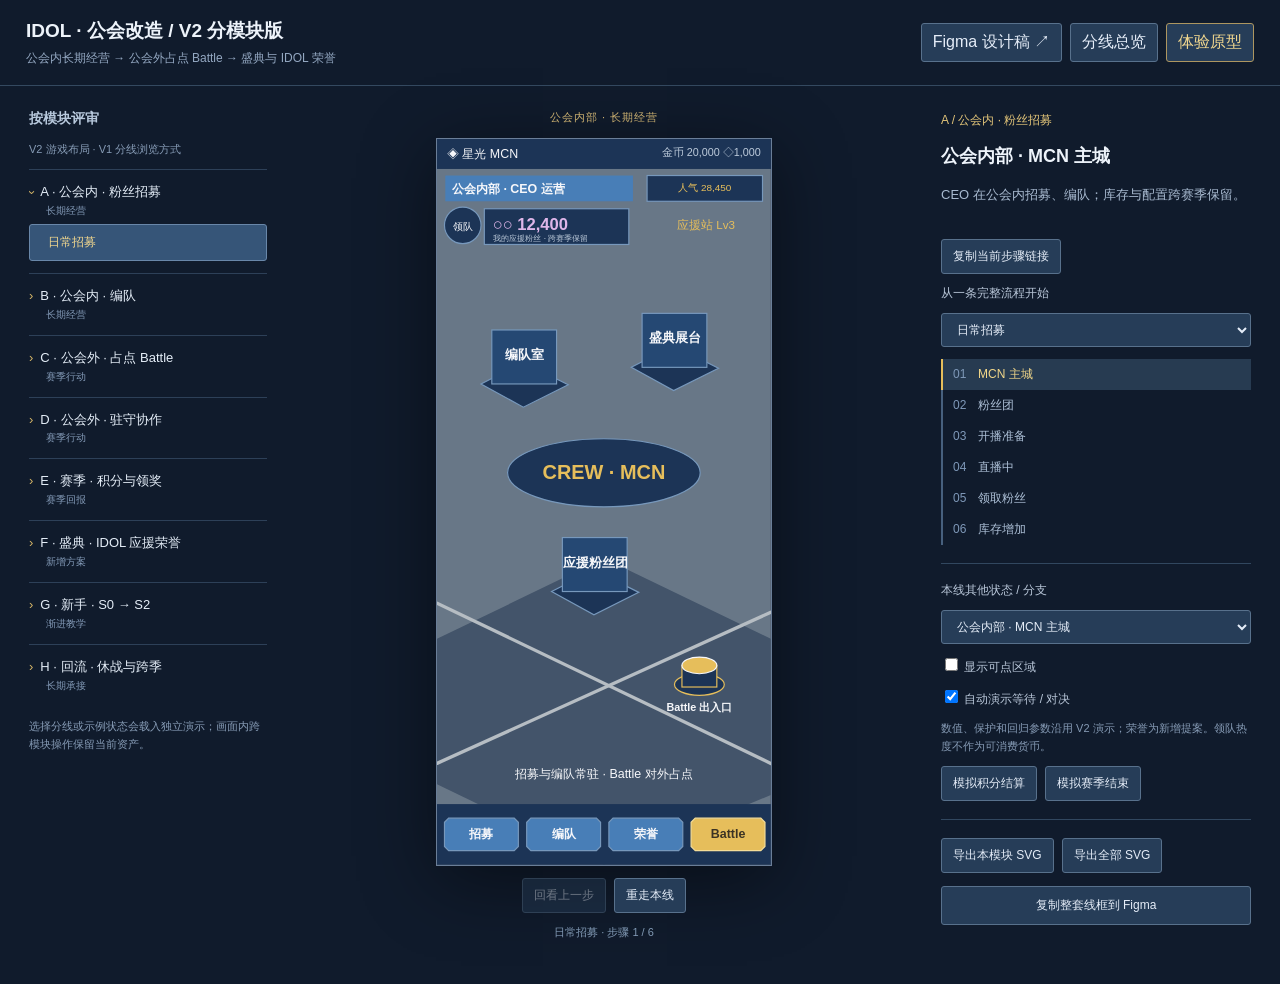
==== out/index.html @ cabc6c00 "Use supported static output directory" ====
<!doctype html>
<html lang="zh-CN"><head><meta charset="utf-8"><meta name="viewport" content="width=device-width,initial-scale=1"><title>IDOL · V2 分模块原型</title><style>*{box-sizing:border-box}body{margin:0;background:#101b2c;color:#edf3fa;font-family:-apple-system,BlinkMacSystemFont,"PingFang SC",sans-serif}button,select{font:inherit;color:#e5edf8;background:#263d58;border:1px solid #58718c;cursor:pointer;border-radius:3px;padding:8px 11px}button:hover{background:#375675}button:focus-visible,a:focus-visible,select:focus-visible{outline:2px solid #e6be5b;outline-offset:3px}button:disabled{opacity:.45;cursor:default}a{color:#b8d4f2}header{padding:18px 26px;border-bottom:1px solid #344960;display:flex;gap:22px;align-items:center;justify-content:space-between}header strong{font-size:19px}header small{color:#94a8c2;display:block;margin-top:6px;font-size:12px}.header-tools{display:flex;gap:8px}.gold{color:#f0d68e;border-color:#ad9660}main{display:grid;grid-template-columns:238px minmax(320px,1fr) 310px;gap:30px;max-width:1270px;margin:auto;padding:24px}h1{font-size:18px;margin:0 0 12px;line-height:1.6}h2{font-size:14px;margin:0 0 12px;color:#b7c8dc}h3{font-size:15px;margin:0 0 8px}p{font-size:13px;line-height:1.7;color:#a8bad0}aside.nav{position:sticky;top:20px;align-self:start;max-height:calc(100vh - 110px);overflow:auto}details{border-top:1px solid #2d4058;padding:12px 0}summary{cursor:pointer;list-style:none;font-size:13px;color:#e4edf7;line-height:1.6}summary:before{content:'›';display:inline-block;margin-right:7px;color:#d7b768}details[open]>summary:before{transform:rotate(90deg)}summary em{font-style:normal;color:#839ab7;font-size:10px;display:block;padding-left:17px}#modules button{width:100%;text-align:left;border-color:transparent;background:transparent;font-size:12px;margin-top:5px;padding:9px 10px 9px 18px}#modules button.active{background:#365578;color:#f0d68e;border-color:#6987a9}.muted{font-size:11px;color:#869bb5;line-height:1.65}.stage{display:flex;flex-direction:column;align-items:center;gap:12px}#phone{width:min(402px,calc((100vh - 170px)*.46));min-width:310px;box-shadow:0 15px 70px #0007;border:1px solid #6a7e98;line-height:0}#phone svg{width:100%;height:auto}svg a{cursor:pointer}svg a:hover .hit,svg a:focus .hit{fill:#f9d97433;stroke:#f4d779;stroke-width:2}.hotspots .hit{fill:#f9d97422;stroke:#f4d779;stroke-dasharray:5 4}.tools{display:flex;gap:8px;flex-wrap:wrap}.tools button{font-size:12px}#zone{font-size:11px;color:#dabd79;letter-spacing:1px;min-height:16px}.review{align-self:start}label{display:block;font-size:12px;margin:11px 0;color:#b9c7d9}select{width:100%;font-size:12px}hr{border:0;border-top:1px solid #31475f;margin:18px 0}#path{color:#e3c579;font-size:12px;margin:0 0 12px}#note{min-height:42px}#steps{display:grid;gap:0;margin-top:12px}#steps button{border:0;border-left:2px solid #47607e;background:transparent;border-radius:0;padding:7px 10px;text-align:left;font-size:12px;color:#adc0d7}#steps button.active{border-color:#e6be5b;color:#f2d789;background:#273b51}#steps b{display:inline-block;width:25px;color:#7f99b9;font-weight:500}#proposal{font-size:11px;color:#e8c06e;margin-bottom:12px}#current-count{font-size:11px;color:#8199b4}#copy{width:100%;font-size:12px}#overview{display:none;grid-column:2/-1}.overview-mode .stage,.overview-mode .review{display:none}.overview-mode #overview{display:block}.overview-intro{border-bottom:1px solid #36516d;padding-bottom:18px;margin-bottom:24px}.system-flow{display:flex;align-items:stretch;gap:8px;margin:20px 0}.system-flow div{flex:1;padding:15px 12px;background:#1d314a;border-top:3px solid #6eabc6}.system-flow div:nth-child(2){border-color:#e6be5b}.system-flow div:nth-child(3){border-color:#c398d7}.system-flow strong{font-size:13px}.system-flow p{font-size:12px;margin:8px 0 0}.module-board{margin:0 0 30px;padding-bottom:20px;border-bottom:1px solid #2d435f}.module-board header{padding:0;border:0;align-items:start}.module-board header p{margin:4px 0 12px}.module-board header button{font-size:12px;white-space:nowrap}.flow-row{margin:18px 0}.flow-row h4{font-size:12px;color:#d2bb7e;font-weight:500;margin:0 0 10px}.flow-track{display:flex;flex-wrap:wrap;gap:8px 0}.flow-node{display:flex;align-items:center}.flow-node>span{color:#657e9c;margin:0 7px}.flow-node button{font-size:11px;padding:0;background:#1a2c43;border-color:#3c5575;width:100px;text-align:left;overflow:hidden}.flow-node svg{width:98px;height:213px;display:block;pointer-events:none}.flow-node button div{padding:8px;line-height:1.6;border-top:1px solid #3c5575;min-height:46px}.branch-list{font-size:11px;color:#839dbb;line-height:1.7;margin-top:12px}.mini-legend{display:flex;gap:12px;flex-wrap:wrap;font-size:11px;color:#b7cada;margin-top:14px}#status{min-height:16px;margin:6px 0;font-size:11px;color:#d7be7d}[hidden]{display:none!important}@media(max-width:1080px){main{grid-template-columns:195px minmax(300px,1fr) 270px;gap:16px;padding:18px}header small{display:none}}@media(max-width:900px){main{grid-template-columns:180px 1fr}.review{grid-column:1/-1;max-width:650px;width:100%;justify-self:center}#phone{width:360px;min-width:0}#overview{grid-column:2}#steps{grid-template-columns:repeat(2,1fr)}.system-flow{flex-direction:column}}@media(max-width:590px){header{padding:14px;align-items:start}header strong{font-size:15px}.header-tools{flex-direction:column}.header-tools button{font-size:11px}main{display:flex;flex-direction:column;padding:14px;gap:20px}aside.nav{position:static;max-height:240px;width:100%;overflow:auto}#phone{width:min(402px,92vw)}.review{max-width:none}.overview-mode #overview{width:100%}.flow-node button{width:95px}.flow-node svg{width:93px;height:202px}.system-flow{margin:12px 0}}

.review-link{display:inline-flex;align-items:center;text-decoration:none;color:#e5edf8;background:#263d58;border:1px solid #58718c;border-radius:3px;padding:8px 11px;white-space:nowrap}.review-link:hover{background:#375675}.header-tools{flex-wrap:wrap}#share-step{font-size:12px}#share-status:empty{display:none}@media(max-width:590px){.review-link{font-size:11px}}
</style></head>
<body><header><div><strong>IDOL · 公会改造 / V2 分模块版</strong><small>公会内长期经营 → 公会外占点 Battle → 盛典与 IDOL 荣誉</small></div><div class="header-tools"><a class="review-link" href="https://www.figma.com/design/3UrD3ReEc65mSIGWeAatof?node-id=121-12926" target="_blank" rel="noopener noreferrer">Figma 设计稿 ↗</a><button id="overview-button">分线总览</button><button id="play-button" class="gold">体验原型</button></div></header>
<main id="main"><aside class="nav"><h2>按模块评审</h2><p class="muted">V2 游戏布局 · V1 分线浏览方式</p><nav id="modules"></nav><p class="muted">选择分线或示例状态会载入独立演示；画面内跨模块操作保留当前资产。</p></aside>
<section class="stage"><div id="zone"></div><div id="phone" aria-label="可点击游戏原型"></div><div class="tools"><button id="back">回看上一步</button><button id="restart">重走本线</button><button id="advance" hidden>继续演示</button></div><div id="current-count"></div></section>
<aside class="review"><p id="path"></p><h1 id="screen-title"></h1><div id="proposal" hidden>新增方案 · 奖励门槛 / 热度算法待定</div><p id="note"></p><button id="share-step">复制当前步骤链接</button><p id="share-status" class="muted" role="status"></p>
<label for="flow">从一条完整流程开始</label><select id="flow" aria-label="从一条完整流程开始"></select><div id="steps"></div>
<hr><label for="state">本线其他状态 / 分支</label><select id="state" aria-label="本线其他状态"></select><label><input type="checkbox" id="hotspots"> 显示可点区域</label><label><input type="checkbox" id="auto" checked> 自动演示等待 / 对决</label>
<p class="muted">数值、保护和回归参数沿用 V2 演示；荣誉为新增提案。领队热度不作为可消费货币。</p><div class="tools"><button id="score-event">模拟积分结算</button><button id="season-event">模拟赛季结束</button></div><hr><div class="tools"><button id="export-module">导出本模块 SVG</button><button id="export-all">导出全部 SVG</button></div><p><button id="copy">复制整套线框到 Figma</button></p><p id="status" role="status"></p></aside>
<section id="overview" aria-label="模块分线总览"></section></main>
<script>(function(root){
'use strict';
const W=402,H=874,P={bg:'#344258',map:'#7C8992',road:'#B6BDC3',panel:'#254873',panel2:'#1C3456',edge:'#7798BC',head:'#487EB7',ink:'#F6F7FA',dim:'#BDCBDB',gold:'#E6BE5B',goldInk:'#3B3324',fan:'#DFB6E9',friend:'#76C1CE',enemy:'#CF8499',veil:'#111C2F'};const screens=[];
const esc=s=>String(s).replace(/[&<>\"]/g,c=>({'&':'&amp;','<':'&lt;','>':'&gt;','"':'&quot;'}[c]));const fmt=n=>Number(n).toLocaleString('en-US');
function lines(s,w,z){let result=[];for(let para of String(s).split('\n')){let row='',len=0;for(const token of para.match(/[A-Za-z0-9,._%+\/−-]+|./gu)||['']){const unit=Array.from(token).reduce((n,c)=>n+(c.charCodeAt(0)>255?1:.57)*z,0);if(len+unit>w&&row&&!/^[，。！？；：、）]/.test(token)){result.push(row);row='';len=0}row+=token;len+=unit}result.push(row)}return result}
class Screen{
 constructor(id,title,note=''){this.id=id;this.title=title;this.note=note;this.ops=[];screens.push(this);this.r(0,0,W,H,P.bg,0)}
 r(x,y,w,h,fill=P.panel,r=0,stroke){this.ops.push({t:'rect',x,y,w,h,fill,r,stroke});return this}
 txt(s,x,y,w=360,z=15,col=P.ink,align='left',bold=false){if(!String(s).includes('\n')&&String(s).includes('○○')){let units=Array.from(String(s)).reduce((n,c)=>n+(c.charCodeAt(0)>255?1:.57),0);z=Math.min(z,Math.floor(w/units))}let text=lines(s,w,z);this.ops.push({t:'text',x,y,w,h:text.length*Math.ceil(z*1.4),text:text.join('\n'),z,col,align,bold});return this}
 poly(points,fill,stroke){this.ops.push({t:'poly',points,fill,stroke});return this}
 ellipse(cx,cy,rx,ry,fill=P.panel,stroke){this.ops.push({t:'ellipse',cx,cy,rx,ry,fill,stroke});return this}
 path(points,stroke=P.road,width=4){this.ops.push({t:'path',points,stroke,width});return this}
 hit(x,y,w,h,to,label){this.ops.push({t:'hit',x,y,w,h,to,label});return this}
 btn(label,x,y,w,h,to,kind='gold'){let fill=kind==='gold'?P.gold:kind==='dim'?'#52617A':P.head,col=kind==='gold'?P.goldInk:P.ink;this.poly([[x+5,y],[x+w-5,y],[x+w,y+5],[x+w,y+h-5],[x+w-5,y+h],[x+5,y+h],[x,y+h-5],[x,y+5]],fill,kind==='gold'?'#F5DD98':P.edge);this.txt(label,x+5,y+(h-21)/2,w-10,15,col,'center',true);if(to)this.hit(x,y,w,h,to,label);return this}
 bar(x,y,w,v,base=1,color=P.fan){this.r(x,y,w,9,P.panel2,1,P.edge);this.r(x+1,y+1,(w-2)*Math.max(0,Math.min(v/base,1)),7,color,1);return this}
 ribbon(title,y=100,w=354){let x=(W-w)/2;this.poly([[x,y+7],[x+18,y],[x+w-18,y],[x+w,y+7],[x+w,y+42],[x,y+42]],P.head,P.edge);this.txt(title,x+20,y+7,w-40,22,P.ink,'center',true);return this}
 veil(){this.ops.push({t:'veil'});return this}
 modal(title,y=142,h=565,back='map',w=354){let x=(W-w)/2;this.ops=this.ops.filter(o=>o.t!=='hit');this.veil();this.r(x,y,w,h,P.panel,1,P.edge);this.r(x+5,y+5,w-10,h-10,'none',0,'#456990');this.ribbon(title,y-27,w+8);if(back)this.btn('×',184,y+h+9,34,32,back,'blue');return this}
 row(label,value,y,col=P.ink){this.txt(label,42,y,162,14,P.dim);this.txt(value,206,y,153,16,col,'right',true);this.path([[42,y+29],[360,y+29]],'#426287',1);return this}
 avatar(name,x,y,w=62,h=82,color=P.friend){this.r(x,y,w,h,P.panel2,0,color);this.ellipse(x+w/2,y+25,w*.19,w*.19,color);this.poly([[x+w*.25,y+h-8],[x+w*.32,y+43],[x+w*.68,y+43],[x+w*.78,y+h-8]],color);this.txt(name.replace(' · ','/'),x+3,y+h-1,w-6,w<65?9:11,P.ink,'center',true);return this}
 hud(opts={}){this.r(0,0,W,36,P.panel2);this.txt('◈ '+(opts.company?'MCN':'星光公会'),12,8,140,15);this.txt('金币 20k  ◇1,000',192,8,198,13,P.dim,'right');this.r(10,44,226,31,P.head);this.txt(opts.company?'公司 Lv'+(opts.level||8):opts.rest?'赛季休战中':`占点大战 S1 · Day ${opts.day||2}/6`,18,50,211,15,P.ink,'left',true);this.r(253,44,139,31,P.panel2,0,P.edge);this.txt(opts.company?'人气 28,450':'第12名  1,248分',258,51,129,12,P.gold,'center');this.ellipse(31,104,22,22,P.panel2,P.edge);this.txt('领队',10,97,43,12,P.ink,'center');this.r(57,84,174,43,P.panel2,0,P.edge);this.txt('○○ '+fmt(opts.total??12400),67,89,158,20,P.fan,'left',true);this.txt('应援粉丝',68,113,153,10,P.dim);this.hit(8,82,223,50,opts.support||'support','打开应援中心');this.txt(opts.company?'应援站 Lv3':opts.day===6?'08:32:00':'4天 08:32',261,94,126,14,P.gold,'center');return this}
 node(label,cx,cy,color,to,reco=false){if(reco){this.ellipse(cx,cy+14,40,19,'none',P.gold);this.ellipse(cx,cy+14,45,23,'none',P.gold)}this.ellipse(cx,cy+16,30,13,P.panel2,color);this.r(cx-21,cy-7,42,26,P.panel2,0,color);this.ellipse(cx,cy-7,21,10,color,P.ink);this.txt(label,cx-49,cy+35,98,13,P.ink,'center',true);if(reco)this.txt('▼ 推荐',cx-46,cy-43,92,13,P.gold,'center',true);if(to)this.hit(cx-45,cy-49,90,108,to,label);return this}
 map(opts={}){this.r(0,36,W,838,P.map);this.poly([[0,190],[150,136],[402,233],[402,740],[200,846],[0,726]],'#71808B');for(const p of [[[36,254],[132,296],[205,244],[286,318],[374,273]],[[132,296],[103,440],[204,500],[286,318]],[[103,440],[52,598],[198,650],[317,550],[204,500]],[[198,650],[129,735],[274,732]]]){this.path(p,P.road,11);this.path(p,'#9CA9B3',3)}this.poly([[145,167],[199,144],[250,169],[200,197]],P.panel2,P.edge);this.r(160,172,80,47,P.panel2,0,P.edge);this.txt('公会舞台',158,182,84,14,P.ink,'center');this.node('7号',103,417,P.enemy,'territory',true);this.node('8号',286,293,P.enemy,'territory8');this.node('9号',203,480,P.dim,'empty');this.node('我方',53,576,P.friend,'guard-active');if(opts.day===6)this.node('中心枢纽',198,630,P.gold,'central',true);else{this.poly([[146,598],[206,584],[270,620],[257,694],[163,706],[125,660]],'#85919B');this.txt('远景区域',155,639,100,11,'#B5BEC5','center')}this.node('出战小队',132,714,P.friend,'war-teams');this.hud(opts);this.btn('？',352,145,34,32,'rules','blue');this.btn('MCN',16,684,43,42,'home','blue');this.txt('回公会',10,728,57,11,P.ink,'center');this.btn('▤',344,686,43,42,'aid','blue');this.txt('公会聊天',333,730,65,10,P.ink,'center');this.r(0,774,W,100,P.panel2);this.txt('星光：先拿下推荐区域，一起守住！',15,781,372,12,P.dim);[['出战','territory'],['驻守','guard-active'],['求援','aid']].forEach((a,i)=>this.btn(a[0],18+i*128,811,112,42,a[1],i===0?'gold':'blue'));if(opts.rest){this.veil();this.ribbon('休战中',265);this.txt('下赛季开启  1天08:00',44,354,315,22,P.ink,'center',true);this.txt('招募与公会商店仍可使用',43,408,318,16,P.dim,'center');this.btn('招募',66,502,125,46,'support');this.btn('商店',211,502,125,46,'shop','blue')}return this}
 hub(opts={}){
  this.r(0,36,W,838,'#687787');
  this.poly([[0,602],[201,505],[402,602],[402,790],[201,874],[0,777]],'#43546A');
  this.path([[0,752],[402,570]],P.road,4);this.path([[0,559],[402,752]],P.road,4);
  for(const [x,y,label,to]of[[53,230,'编队室','teams'],[234,210,'盛典展台','honor'],[138,480,'应援粉丝团','support']]){
   this.poly([[x,y+65],[x+51,y+39],[x+105,y+66],[x+51,y+93]],P.panel2,P.edge);
   this.r(x+13,y,78,65,P.panel,0,P.edge);this.txt(label,x+4,y+19,97,16,P.ink,'center',true);this.hit(x,y-10,111,115,to,label);
  }
  this.ellipse(201,402,116,41,P.panel2,P.edge);this.txt('CREW · MCN',91,386,220,24,P.gold,'center',true);
  this.node('Battle 出入口',316,641,P.gold,'war-entry');
  this.hud({company:true,...opts});
  for(const o of this.ops)if(o.t==='text'){
    if(o.y===8&&o.x===12)o.text='◈ 星光 MCN';
    if(o.y===50)o.text='公会内部 · CEO 运营';
    if(o.y===113)o.text='我的应援粉丝 · 跨赛季保留';
  }
  this.txt('招募与编队常驻 · Battle 对外占点',15,754,372,15,P.ink,'center');
  this.r(0,801,W,73,P.panel2);
  [['招募','support'],['编队','teams'],['荣誉','honor'],['Battle','war-entry']].forEach((a,i)=>this.btn(a[0],9+i*99,818,89,39,a[1],i===3?'gold':'blue'));
  return this;
 }
 coach(text,target,next,opts={}){this.ops=this.ops.filter(o=>o.t!=='hit');this.veil();if(target){this.r(target[0],target[1],target[2],target[3],'none',3,P.gold);this.txt('▼',target[0]+target[2]/2-15,target[1]-33,30,26,P.gold,'center');if(next)this.hit(...target,next,'高亮教学目标')}this.avatar('引导员',15,635,76,100,P.dim);this.r(96,625,289,129,P.panel2,2,P.edge);this.txt(text,111,643,256,18,P.ink,'left',true);if(opts.button)this.btn(opts.button,208,716,162,37,next);return this}
}
const add=(...args)=>new Screen(...args);
let s=add('home','主场景·常驻入口','沿用场景建筑入口和底部功能栏。').hub();
function support(id,total=12400,mode='normal',back='home'){let s=add(id,'应援中心','共用游戏弹窗；从哪个场景来，就回到哪里。').hub({total}).modal('应援粉丝团',151,567,back);s.r(43,171,315,90,P.panel2,0,P.edge);s.ellipse(91,211,30,24,P.map,P.edge);s.txt('应援站',56,204,71,14,P.ink,'center');s.txt('Lv 3',148,180,95,15);s.txt('○○ '+fmt(total)+' / 30,000',140,210,201,20,P.fan,'left',true);s.bar(43,274,315,total,30000);s.txt(mode==='full'?'已满 · 自然恢复暂停':'+120 / 小时   下次恢复 00:42:18',43,293,315,13,P.dim,'center');s.txt('约可支持 '+Math.floor(total/5000)+' 场标准区域对决',43,318,315,14,P.gold,'center');[['应援直播','Charm ×30',mode==='full'?null:'recruit'],['广告投放','立即招募',mode==='full'?null:'ad'],['应援礼包','礼包补充',mode==='full'?null:'pack']].forEach((a,i)=>{let y=359+i*64;s.txt(a[0],45,y+7,179,18,P.ink,'left',true);s.txt(a[1],45,y+34,179,12,P.dim);s.btn(mode==='full'?'已满':'招募',254,y+9,99,38,a[2],mode==='full'?'dim':'gold');s.path([[43,y+61],[357,y+61]],P.edge,1)});s.btn('回归休息区',44,570,143,39,'reserve','blue');s.btn('应援小队',210,570,143,39,'teams','blue');s.btn('前往公会战',114,644,174,48,'map');return s}
support('support');support('support-after',11000,'normal','win');support('support-full',30000,'full');support('support-recruited',13900);support('support-ad',13600);support('support-pack',17400);
s=add('recruit','招募·直播','招募方式留在原弹窗内，直接开播。').hub().modal('应援直播',170,515,'support');s.avatar('Echo',158,204,86,113);s.txt('Charm 50 × 30 = 1,500',47,347,309,18,P.fan,'center',true);s.txt('选择话题',45,397,307,14,P.dim);s.btn('舞台日常',45,428,145,45,'recruit');s.btn('新歌首听',211,428,145,45,'recruit-song','blue');s.txt('30 秒完成 · 本次产出 +1,500',46,504,309,15,P.dim,'center');s.btn('开播',112,598,178,49,'live-running');
s=add('recruit-song','招募·选择话题','选中只改变话题，确认后开播。').hub().modal('应援直播',170,515,'support');s.avatar('Echo',158,204,86,113);s.txt('Charm 50 × 30 = 1,500',47,347,309,18,P.fan,'center',true);s.txt('选择话题',45,397,307,14,P.dim);s.btn('舞台日常',45,428,145,45,'recruit','blue');s.btn('新歌首听',211,428,145,45,'recruit-song');s.txt('30 秒完成 · 本次产出 +1,500',46,504,309,15,P.dim,'center');s.btn('开播',112,598,178,49,'live-running');
s=add('live-running','招募·进行中','计时留在同一弹窗，结束后按钮变为领取。').hub().modal('应援直播',170,515,'support');s.avatar('Echo',158,203,86,113);s.txt('直播进行中',45,371,312,21,P.ink,'center',true);s.bar(48,426,306,.48);s.txt('00:14 / 00:30',43,456,314,18,P.gold,'center');s.txt('○○ 预计 +1,500',48,508,305,18,P.fan,'center',true);s.btn('进行中',112,598,178,49,null,'dim');s.auto={to:'live-ready',ms:2400};
s=add('live-ready','招募·奖励落袋','奖励浮层确认后，回原弹窗更新粉丝数。').hub().modal('获得应援粉丝',244,345,'support-recruited');s.ellipse(201,347,54,46,P.panel2,P.gold);s.txt('○○',145,325,112,32,P.fan,'center',true);s.txt('+1,500',59,423,286,33,P.gold,'center',true);s.btn('收下应援',112,515,178,46,'support-recruited');
for(const [id,title,line,amt]of[['ad','广告投放','本次消耗 1,000 金币',1200],['pack','应援礼包','本次消耗 300 钻石',5000]]){s=add(id,'招募·'+title,'消费前二次确认；价格为占位。').hub().modal(title,239,365,'support');s.txt('○○ +'+fmt(amt),50,304,304,30,P.fan,'center',true);s.txt(line,48,373,308,18,P.gold,'center');s.txt('12,400 → '+fmt(12400+amt),48,413,308,16,P.dim,'center');s.btn('确认招募',119,524,164,47,id==='ad'?'support-ad':'support-pack')}
for(const ready of [false,true]){s=add(ready?'reserve-ready':'reserve','回归·'+(ready?'可领取':'倒计时'),'回归人数不计入当前可用人数。').hub().modal('回归休息区',183,473,'support-after');s.txt('首赛季 · 流失的 50% 可归队',43,214,315,15,P.dim,'center');s.ellipse(201,308,47,39,P.panel2,P.edge);s.txt('○○',161,290,80,28,P.fan,'center');s.txt('700 位',46,380,310,28,P.fan,'center',true);s.txt(ready?'已可免费归队':'23:59:10 后可归队',47,438,308,18,P.gold,'center');s.txt(ready?'11,000 → 11,700':'等待期间不能出战',45,478,312,14,P.dim,'center');s.btn(ready?'迎接归队':'等待回归',111,571,180,47,ready?'support-returned':null,ready?'gold':'dim')};support('support-returned',11700);
add('map','地图·推荐目标','沿用连接道路＋区域节点；只露出可参与部分。').map();
function territory(id='territory',empty=false){let s=add(id,'领地·'+(empty?'无人驻守':'选中敌方'),'点节点后就地弹出；关闭回到原地图位置。').map().modal(empty?'标准区域 9 号':'标准区域 7 号',236,414,'map');s.node(empty?'空闲区域':'EDM · 敌方驻守',201,290,empty?P.dim:P.enemy,null);s.r(44,362,313,43,P.gold);s.txt('占领收益   +12 / 4小时',54,373,293,18,P.goldInk,'center',true);if(!empty){s.txt('我方 62%     对方 38%',44,433,313,15,P.ink,'center');s.bar(48,468,306,.62,1,P.friend);s.txt('Echo · Pop 克制 EDM  +15%',42,502,318,14,P.fan,'center')}else s.txt('可直接派出待命小队驻守',42,448,318,16,P.dim,'center');s.btn(empty?'派队驻守':'挑战',123,562,156,53,empty?'guard-setup':'deploy');return s}territory();territory('empty',true);territory('territory8');
function deploy(id='deploy',type='recommended',novice=false){const d=novice?{n:1500,min:0,max:0,w:0,win:68}:type==='safe'?{n:3000,min:800,max:1100,w:1800,win:47}:type==='all'?{n:10000,min:1600,max:2200,w:3600,win:78}:{n:5000,min:1100,max:1600,w:2400,win:61};let total=novice?1500:12400,s=add(id,'部署·'+(novice?'首战保护':type==='safe'?'安全规模':type==='all'?'全力规模':'推荐规模'),'保留地图；预估置顶，滑杆与出战按钮沿用游戏操作。').map({total}).modal('出战准备',139,631,novice?'novice-map':'territory',364);s.txt('标准区域 7 号  ·  敌方驻守',38,160,326,16,P.ink,'center',true);s.r(37,198,328,111,P.panel2,0,P.gold);s.txt(novice?'新手保护 · 本场不流失':'胜率约 '+d.win+'%   预计流失',48,210,306,15,P.gold,'center');s.txt(novice?'0':fmt(d.min)+' ~ '+fmt(d.max),49,239,306,27,P.fan,'center',true);s.txt('若战败 '+(novice?'仍为 0':'约 '+fmt(d.w)),48,278,306,14,P.dim,'center');s.txt('应援团 '+fmt(total)+' → '+(novice?'1,500':fmt(total-d.max)+'~'+fmt(total-d.min)),38,325,327,16,P.fan,'center',true);s.avatar('Echo · Pop',49,367,72,85);s.txt('领队已自动选择',143,373,206,15);s.txt('风格克制 EDM +15%',143,407,204,14,P.friend);s.btn(novice?'自动搭配':'更换',267,447,86,32,novice?'teams-locked':'leader','blue');s.txt('派出应援粉丝',47,499,306,15,P.dim);s.r(116,525,171,38,P.panel2,0,P.edge);s.txt(fmt(d.n),119,529,166,24,P.fan,'center',true);s.bar(48,588,306,d.n,novice?1500:10000);s.ellipse(48+306*d.n/(novice?1500:10000),592,8,8,P.head,P.ink);if(!novice){[['保守','deploy-safe'],['推荐','deploy'],['全力','deploy-all']].forEach((a,i)=>s.btn(a[0],48+i*106,619,95,33,a[1],i===(['safe','recommended','all'].indexOf(type))?'gold':'blue'))}else s.txt('保护剩余 3 场 · 使用自己的 1,500 位粉丝',42,623,318,13,P.gold,'center');s.txt(novice?'系统已按实际拥有的人数设置':'本队可用 12,400 / 区域上限 10,000',42,666,318,12,P.dim,'center');s.btn('出战',116,707,170,48,novice?'novice-battle':'battle');return s}deploy();deploy('deploy-safe','safe');deploy('deploy-all','all');
function arena(id='battle',round=1,novice=false){let s=add(id,'对决·第'+round+'回合','沿用左右偶像＋VS＋回合计数；数字与事件在场景中变化。');s.r(0,0,201,874,'#2C5274');s.r(201,0,201,874,'#674367');s.poly([[0,171],[111,79],[192,120],[68,502]],'#416B8B');s.poly([[402,171],[291,79],[211,120],[335,502]],'#835779');s.path([[197,91],[212,215],[191,345],[211,502]],P.fan,5);s.txt('星光公会',15,17,170,13,P.dim);s.txt('对手公会',216,17,171,13,P.dim,'right');s.avatar('Echo · Pop',17,57,56,68,P.friend);s.avatar('对方 · EDM',329,57,56,68,P.enemy);s.txt('VS',169,69,64,28,P.gold,'center',true);s.txt('○○ '+(novice?'1,500':'5,000'),77,65,99,16,P.fan,'center',true);s.txt('○○ '+(novice?'1,500':'5,000'),227,65,99,16,P.fan,'center',true);s.bar(15,143,173,(novice?1500:5000)-(round-1)*120,novice?1500:5000,P.friend);s.bar(214,143,173,(novice?1500:5000)-(round-1)*370,novice?1500:5000,P.enemy);s.ellipse(109,234,38,45,'#BDCEDD');s.poly([[35,459],[69,312],[81,288],[138,288],[156,325],[181,459]],'#BDCEDD');s.ellipse(300,234,38,45,'#CBB6CF');s.poly([[219,459],[255,312],[269,288],[326,288],[345,325],[377,459]],'#CBB6CF');s.txt('我方偶像立绘',29,366,155,15,P.panel2,'center');s.txt('对方偶像立绘',217,366,155,15,P.panel2,'center');s.ellipse(201,465,195,23,P.panel2,P.edge);s.btn(id==='battle-fast'?'×2':'×1',350,178,40,33,'battle-fast','blue');s.btn('跳过',334,495,56,30,novice?'novice-win':'win','blue');s.r(0,491,323,58,P.panel2);s.txt('我方 '+(round>=5?3:round>=3?2:0),17,502,88,19,P.friend,'center',true);s.txt('ROUND '+round+'/5',105,503,130,20,P.ink,'center',true);s.txt('对方 '+(round>=5?2:round>=3?1:0),235,502,82,19,P.enemy,'center',true);s.txt(round===1?'双方观众开始应援': '120 位观众转投对方',18,572,366,19,P.gold,'center',true);for(let j=0;j<2;j++)for(let i=0;i<5;i++){let x=35+j*209+i*29;s.ellipse(x,633,8,8,j?P.enemy:P.friend);s.r(x-6,644,12,19,j?P.enemy:P.friend)}s.txt('○○ '+fmt((novice?1500:5000)-(round-1)*120),15,681,174,18,P.fan,'center',true);s.txt('○○ '+fmt((novice?1500:5000)-(round-1)*370),214,681,174,18,P.fan,'center',true);s.r(0,721,W,153,P.panel2);s.txt('选择技能',18,732,361,13,P.dim);[['粉丝安抚','减少流失'],['舞台爆发','增强声势'],['风格应援','发挥克制']].forEach((a,i)=>{let x=18+i*128;s.r(x,763,112,86,P.panel,1,i===0?P.gold:P.edge);s.txt(a[0],x+6,778,100,16,P.ink,'center',true);s.txt(a[1],x+6,813,100,12,P.dim,'center');s.hit(x,763,112,86,novice?'novice-win':round>=5?'win':round===1?'battle3':'battle5',a[0])});return s}arena();arena('battle3',3);arena('battle5',5);let fast=arena('battle-fast',5);fast.auto={to:'win',ms:1600};
function result(id,lose=false,detail=false,novice=false){let s=arena(id,5,novice);s.title=novice?'结算·新手保护':lose?'结算·战败':detail?'结算·展开详情':'结算·占领成功';s.note='结算覆盖舞台；奖励、账本、下一步集中在同一浮层。';s.ops=s.ops.filter(o=>o.t!=='hit');s.modal(lose?'对决结束':'占领成功',169,detail?633:552,null);s.ellipse(201,227,42,36,P.panel2,P.gold);s.txt(lose?'—':'★',169,201,64,41,P.gold,'center');s.txt('标准区域 7 号',41,279,319,20,P.ink,'center',true);s.r(43,321,316,44,lose?P.panel2:P.gold,0,P.edge);s.txt(lose?'区域仍由对方驻守':'+12 积分 / 每4小时',51,331,299,18,lose?P.dim:P.goldInk,'center',true);let loss=novice?0:lose?2400:1400,left=novice?1500:5000-loss,total=novice?1500:12400-loss;s.row('流失 / 本队剩余',fmt(loss)+' / '+fmt(left),393,P.fan);s.row('应援团总量',fmt(total),435,P.fan);s.txt(novice?'新手保护生效 · 剩余 2 场':fmt(loss/2)+' 位可在24小时后归队',42,481,318,14,P.gold,'center');if(detail){s.r(43,518,316,147,P.panel2,0,P.edge);s.txt('基础流失 25% + 战力比 7%\n− 安抚技能 4% + 主场 0%\n5,000 × 28% = 1,400',55,532,291,15,P.dim);s.btn('收起',294,626,56,28,'win','blue');s.btn('驻守此地',111,705,180,48,'guard-setup')}else{s.btn('流失详情 ▾',123,520,156,30,novice?null:'win-detail','blue');s.btn(lose?'重新调整':'驻守此地',111,584,180,47,novice?'guard-novice':lose?'deploy':'guard-setup');s.btn('补充粉丝',43,648,145,39,'support-after','blue');s.btn('继续出战',213,648,145,39,novice?'novice-map':'map','blue')}return s}result('win');result('win-detail',false,true);result('lose',true);
root.GameWire={W,H,P,screens,Screen,add,esc,fmt,lines,support,deploy,arena,result};
})(typeof module==='object'?module.exports:window);
</script><script>(function(root){
'use strict';
const G=root.GameWire,{add,P,screens,fmt,deploy,arena,result,support}=G;let s;
function team(id,team=1,pct=50,leader='Echo',locked=false){let n=team===1?(pct===25?2500:pct===100?10000:5000):team===2?3000:2000;s=add(id,locked?'小队·未解锁':'小队·编辑','沿用原稿左右切队、领队卡、数量滑杆与底部保存。').hub().modal('应援小队',138,638,locked?'novice-map':'home',364);s.btn('‹',43,160,45,37,team===1?'teams3':team===2?'teams':'teams2','blue');s.btn('第 '+team+' 小队 / 3',104,160,194,37,'team-list');s.btn('›',314,160,45,37,team===1?'teams2':team===2?'teams3':'teams','blue');s.txt(team===1?'主力队 · 待命':team===2?'支援队 · 待命':'预备队 · 公会 Lv5 开放',43,213,315,15,P.dim,'center');s.txt('领队  1 / 1',44,258,160,16,P.ink,'left',true);s.avatar(leader+' · Pop',158,296,85,98);if(!locked)s.hit(151,287,99,119,'leader-team','更换领队');s.btn('自动搭配',44,420,139,37,locked?null:'team-auto',locked?'dim':'blue');s.btn('重置',241,420,118,37,locked?null:'teams25',locked?'dim':'blue');s.txt('计划带队 '+fmt(n)+' · 保存不扣粉丝',43,485,315,14,P.dim,'center');s.txt('我的库存 12,400 · 赛季不清空',43,512,315,16,P.fan,'center');s.r(116,548,171,43,P.panel2,0,P.edge);s.txt(fmt(n),121,553,160,24,P.fan,'center',true);s.bar(47,613,309,n,10000);s.ellipse(47+309*n/10000,617,9,9,P.head,P.ink);[['25%','teams25'],['50%','teams'],['100%','teams100']].forEach((a,i)=>s.btn(a[0],45+i*108,646,98,31,locked?null:a[1],locked?'dim':pct===[25,50,100][i]?'gold':'blue'));s.txt('已保存的领队与规模可跨赛季使用',43,694,314,14,P.gold,'center');s.btn(locked?'系统已自动搭配':'保存小队',112,733,179,38,locked?'novice-map':'team-saved',locked?'blue':'gold');if(locked){s.veil();s.r(43,366,315,194,P.panel2,0,P.gold);s.txt('已为你选好主力队',60,389,282,21,P.ink,'center',true);s.txt('公会 Lv3 或完成3场正式对决\n即可自由选择领队与人数',59,434,284,16,P.dim,'center');s.btn('继续出战',118,503,169,37,'novice-deploy')}return s}
team('teams');team('teams25',1,25);team('teams100',1,100);team('teams2',2);team('teams3',3);team('team-luna',1,50,'Luna');team('teams-locked',1,50,'Echo',true);
s=add('team-list','小队·切换','锁定名额只显示等级，不强制教学。').hub().modal('选择小队',229,378,'teams');[['主力队','已开放','teams'],['支援队','公会 Lv3 已开放','teams2'],['预备队','公会 Lv5 开放',null]].forEach((a,i)=>{let y=285+i*90;s.avatar('领队',49,y,47,58,i===2?P.dim:P.friend);s.txt(a[0],115,y,208,20,P.ink,'left',true);s.txt(a[1],115,y+34,209,14,P.dim);if(a[2])s.hit(43,y-9,311,76,a[2],a[0])});
for(const origin of ['deploy','team']){s=add(origin==='deploy'?'leader':'leader-team','领队·卡牌选择','使用已有偶像卡筛选；驻守中不可重复使用。').hub().modal('选择领队',157,564,origin==='deploy'?'deploy':'teams');s.txt('全部    Pop    EDM    R&B',47,184,308,17,P.dim,'center');['Echo','Luna','Mia','Nova','Yuki','Rin'].forEach((name,i)=>{let x=49+i%3*108,y=237+Math.floor(i/3)*179;s.avatar(name,x,y,88,113,i===5?P.dim:P.friend);s.txt(i===5?'驻守中':'Lv 30 · '+['Pop','EDM','R&B'][i%3],x,y+137,90,12,P.dim,'center');if(i!==5)s.hit(x,y,88,156,origin==='deploy'?(i===1?'deploy-luna':'deploy'):(i===1?'team-luna':'teams'),'选择 '+name)});s.txt('每队 1 位领队 · 已拥有偶像均可选',45,673,311,13,P.gold,'center')}
for(const [id,title,msg,next]of[['team-saved','保存成功','主力队已更新','home'],['team-auto','自动搭配完成','Echo + 5,000 应援粉丝','teams']]){s=add(id,'小队·'+title,'轻提示后回到原位置。').hub().modal(title,315,215,null);s.txt(msg,43,369,316,20,P.fan,'center',true);s.btn('确定',123,458,156,43,next)}
function guard(id,mode='setup'){const low=mode==='low',empty=mode==='empty',aid=mode==='aided',manual=mode==='off';const n=low?3400:aid?5000:mode==='setup'?3600:5000,res=low?0:aid?400:mode==='setup'?7400:empty?7400:6000;s=add(id,'驻守·'+({setup:'设置',low:'补充不足',aided:'获得支援',off:'关闭补充',active:'自动补充',empty:'派出小队'}[mode]),'低于70%时从自己的待命粉丝补充；不足再求援。').map({total:n+res}).modal('驻守 · 标准区域 7 号',187,523,'map');s.avatar('Echo · Pop',49,218,64,80);s.txt('主力队',135,230,197,21,P.ink,'left',true);s.txt('○○ '+fmt(n)+' / 5,000',134,270,207,22,P.fan,'left',true);s.bar(47,338,308,n,5000);s.row('待命应援粉丝',fmt(res),370,P.fan);s.txt('自动补充',46,424,185,17,P.ink,'left',true);s.btn(manual?'关':'开',273,420,82,33,manual?'guard-active':'guard-off',manual?'blue':'gold');s.txt('低于70% → 从自己的待命粉丝补满',45,470,313,14,P.dim,'center');if(low){s.r(43,515,316,57,P.panel2,0,P.gold);s.txt('待命粉丝不足，暂未补充',51,531,301,16,P.gold,'center');s.btn('向公会求援',112,622,179,47,'aid-compose')}else{s.txt(aid?'Luna +2,000 → 补充1,600，待命400':mode==='setup'?'战后剩余3,600位，可继续驻守':mode==='active'?'已补充1,600位 · 待命同步减少':manual?'关闭后需手动补充':'派出5,000位，待命保留7,400位',44,524,314,14,P.dim,'center');s.btn(mode==='setup'||empty?'确认驻守':'回到地图',112,622,179,47,'map-guard')}}
guard('guard-setup');guard('guard-active','active');guard('guard-off','off');guard('guard-low','low');guard('guard-aided','aided');guard('guard-empty','empty');
s=add('map-guard','地图·驻守中','驻守状态直接标在区域节点上。').map({total:11000});s.r(34,625,154,40,P.panel2,0,P.friend);s.txt('7号 · 我方驻守 ○○3,600',40,635,142,12,P.ink,'center');s.hit(32,620,160,56,'guard-setup','查看驻守');
s=add('map-low','触发·自动补充失败','轻提示＋高亮求援，不连续弹教学。').map({total:3400});s.r(67,600,277,104,P.panel2,1,P.gold);s.txt('待命粉丝空了',79,612,254,18,P.gold,'center',true);s.txt('喊公会里的伙伴来帮忙吧',78,646,252,14,P.ink,'center');s.hit(61,588,288,130,'aid-compose','去求援');s.path([[287,706],[316,801]],P.gold,3);
function chat(id,mine=false,fulfilled=false){s=add(id,'公会聊天·'+(mine?'我的求援':fulfilled?'已获支援':'求援帖'),'沿用聊天层；求援嵌在消息气泡里。').map({total:mine?3400:12400}).modal('公会聊天',136,619,'map',372);s.txt('公会   世界   私聊',39,155,324,16,P.dim,'center');s.path([[44,190],[356,190]],P.edge,1);s.avatar('星光',34,218,46,55);s.r(92,217,272,61,P.panel2,0,P.edge);s.txt('先拿下7号区域，一起守住！',104,229,250,15);s.avatar(mine?'我':'Luna',34,314,46,55,P.fan);s.r(92,313,272,190,P.panel2,0,P.fan);s.txt('7号驻守 · 需要应援粉丝',104,329,247,17,P.ink,'left',true);s.txt('○○ '+(fulfilled?'2,000 / 2,000':'0 / 2,000'),104,370,246,24,P.fan,'left',true);s.bar(108,414,242,fulfilled?1:0);s.btn(fulfilled?'已完成':mine?'等待伙伴支援':'支援 1,000',111,447,233,39,fulfilled?null:mine?null:'donate-confirm',fulfilled||mine?'dim':'gold');s.r(36,635,329,40,P.panel2,0,P.edge);s.txt('输入消息…',49,645,300,14,P.dim);s.btn('发起求援',107,697,189,38,'aid-compose');return s}chat('aid');chat('aid-posted',true);chat('aid-fulfilled',false,true);
s=add('aid-compose','求援·编辑','一次确认，发布到公会聊天。').map({total:3400}).modal('请求应援粉丝',235,406,'guard-low');s.txt('7号驻守 · 当前 ○○3,400',44,278,313,19,P.fan,'center',true);s.txt('需要应援粉丝',44,339,314,15,P.dim,'center');s.r(105,380,192,50,P.panel2,0,P.edge);s.txt('2,000',111,386,180,28,P.fan,'center',true);s.txt('支援到达后，优先自动补充驻守小队',43,467,316,14,P.dim,'center');s.btn('发到公会聊天',107,552,189,48,'aid-posted');
s=add('aid-received','触发·收到馈赠','播报后回到驻守；人数即时更新。').map({total:5400}).modal('伙伴送来了应援',254,344,null);s.avatar('Luna',162,280,78,91);s.txt('Luna 支援了你 2,000 位',40,408,322,22,P.fan,'center',true);s.txt('驻守5,000 / 待命400 / 总量5,400',45,458,313,14,P.dim,'center');s.btn('查看驻守',113,527,176,47,'guard-aided');
s=add('donate-confirm','馈赠·扣除确认','只从待命粉丝扣除；确认时再次校验余额。').map().modal('支援 Luna',232,408,'aid');s.txt('○○ 支援 1,000',47,287,308,27,P.fan,'center',true);s.row('我的待命粉丝','7,400 → 6,400',364);s.row('我的应援团总量','12,400 → 11,400',416);s.txt('已派出的小队不变',45,477,312,14,P.dim,'center');s.btn('确认支援',114,553,174,48,'donate-done');
s=add('donate-done','馈赠·完成','请求进度和自己余额同时更新。').map({total:11400}).modal('支援成功',276,286,'map');s.txt('Luna 已收到 ○○1,000',43,334,315,23,P.fan,'center',true);s.txt('请求进度 1,000 / 2,000',42,393,318,16,P.dim,'center');s.btn('回公会聊天',116,481,170,47,'aid-partial');
chat('aid-partial');s=screens[screens.length-1];for(const o of s.ops){if(o.t==='text')o.text=o.text.replace('0 / 2,000','1,000 / 2,000').replace('○○ 12,400','○○ 11,400')}
add('rest','赛季·休战','休战时仍可进入应援中心和商店。').map({rest:true});
s=add('day6','Day6·解锁提醒','仅首次进入播放一次全屏解锁。').map({day:6});s.ops=s.ops.filter(o=>o.t!=='hit');s.veil();s.ribbon('中心枢纽 开放',248,368);s.node('中心舞台',201,385,P.gold,null,true);s.txt('今天开放终极舞台',37,510,328,25,P.ink,'center',true);s.txt('剩余 08:32:00',39,562,325,18,P.gold,'center');s.btn('前往中心枢纽',99,663,204,51,'day6-map');
add('day6-map','Day6·中心地图','中心开放后加入可点节点，不再显示锁定占位。').map({day:6});
s=add('central','中心枢纽·选区','操作沿用标准区域；主要区域强调4倍积分。').map({day:6}).modal('中心枢纽',225,429,'day6-map');s.node('今日开放',201,285,P.gold,null);s.txt('公会冲榜 · 最后8小时',46,377,310,18,P.gold,'center',true);s.txt('我方 ███████░░░ 对方',45,425,315,16,P.dim,'center');s.txt('挑战前仍会显示流失预估',45,476,314,15,P.dim,'center');s.btn('出战准备',112,565,180,49,'central-deploy');
s=add('major-win','触发·首次占领主要区域','一条达成提示，不新增教程。').map().modal('主要区域 占领成功',254,346,'map');s.txt('积分收益 ×4',39,310,325,34,P.gold,'center',true);s.txt('+48 / 每4小时  ·  每日288',44,389,313,18,P.ink,'center');s.txt('标准区域：+12 / 每4小时',43,433,315,14,P.dim,'center');s.btn('继续',125,520,152,46,'map');
s=add('season','赛季·结算','先展示公会排名，再发放个人贡献奖励。').map().modal('赛季结束',166,564,null);s.ellipse(201,231,42,38,P.panel2,P.gold);s.txt('★',169,204,65,42,P.gold,'center');s.txt('星光公会 · 第12名',40,298,323,23,P.gold,'center',true);s.row('公会赛季积分','26,480',363);s.row('我的贡献分','1,800',420,P.fan);s.r(69,489,264,82,P.panel2,0,P.edge);s.txt('赛季奖励',76,501,251,14,P.dim,'center');s.txt('◇300      券×3',75,530,253,23,P.gold,'center',true);s.btn('领取奖励',109,643,184,49,'season-claimed');
s=add('season-claimed','S4·领取与兑换','首次结算的一句话提示，商店入口直接可点。').map().modal('奖励已领取',242,377,'rest');s.txt('◇300      券×3',47,300,308,27,P.gold,'center',true);s.txt('贡献分可以在公会商店换道具。',46,392,310,19,P.ink,'center');s.txt('当前贡献分 1,800',45,438,312,17,P.fan,'center');s.btn('去公会商店',111,537,181,48,'shop');
function shop(id,owned=false){s=add(id,'公会商店·'+(owned?'兑换完成':'道具货架'),'沿用游戏道具格；贡献分独立显示。').hub().modal('公会商店',148,608,'rest',370);s.txt('贡献分 '+(owned?'1,500':'1,800'),43,170,316,21,P.fan,'center',true);['训练笔记','招募券','养成材料','头像框','应援徽章','限定背景'].forEach((a,i)=>{let x=39+i%3*112,y=241+Math.floor(i/3)*209;s.r(x,y,100,120,P.panel2,0,P.edge);s.poly([[x+29,y+24],[x+73,y+24],[x+73,y+75],[x+29,y+75]],i>2?P.fan:P.gold,P.edge);s.txt(a,x+3,y+92,94,14,P.ink,'center',true);s.txt(i===0&&owned?'已兑换':'限购 1 / 1',x+3,y+133,94,12,P.dim,'center');s.btn(i===0&&owned?'已购':i<3?'300':'1,200',x,y+164,100,34,i===0&&!owned?'shop-confirm':null,i===0&&!owned?'gold':'dim')});s.txt('赛季休战期间也可兑换',44,718,314,13,P.dim,'center')};shop('shop');shop('shop-done',true);
s=add('shop-confirm','商店·兑换确认','确认后扣贡献分、更新限购次数。').hub().modal('兑换 训练笔记',247,344,'shop');s.txt('训练笔记 ×10',42,306,318,27,P.gold,'center',true);s.row('贡献分','1,800 → 1,500',395,P.fan);s.btn('确认兑换',111,512,180,48,'shop-done');
s=add('rules','规则·帮助浮层','规则收进帮助；主页不塞长文。').map().modal('玩法说明',197,485,'map');s.txt('占领区域，每4小时获得公会积分。\n标准区域 +12；主要区域 +48。\n\nPop → EDM → R&B → Pop\n克制 +15%，被克制 −10%。\n\n首赛季：50%流失粉丝24小时后回归。\n其余需要重新招募。\n\n公会 Lv3 / Lv5 开放第2 / 第3小队。',45,227,311,17,P.ink);s.btn('知道了',123,607,156,45,'map');
// 教学均覆盖在原有场景上。
s=add('s0-entry','S0·建筑高亮','公会内首次招募；先认识长期资产。').hub({total:0}).coach('你的 Battle 赢了，\n观众想继续支持你。',[134,470,114,136],'s0-story');
s=arena('s0-story',5);s.title='S0·观众举灯';s.note='承接已有Battle，观众转为自己的应援粉丝。';s.ops=s.ops.filter(o=>o.t!=='hit');s.coach('Battle 赢来的观众，\n会成为你的应援粉丝。',null,'s0-free',{button:'去认识他们'});
s=add('s0-free','S0·免费开播','免费、不消耗体力；不出现公会战内容。').hub({total:0}).modal('首次应援直播',209,439,null);s.avatar('Echo',158,241,86,110);s.txt('首次免费 · 不消耗体力',43,399,316,19,P.gold,'center',true);s.txt('预计招募 ○○1,500',45,447,311,22,P.fan,'center',true);s.btn('开播',112,555,180,49,'s0-topic');
s=add('s0-topic','S0·选择话题','先选择话题，再自动演示直播结果。').hub({total:0}).modal('选择直播话题',222,397,null);s.avatar('Echo',158,245,86,99);s.txt('跟观众聊些什么？',45,401,312,19,P.ink,'center');s.btn('舞台日常',44,491,147,47,'s0-live');s.btn('新歌首听',211,491,147,47,'s0-live','blue');
s=add('s0-live','S0·直播进行','演示快速完成；正式版沿用直播时长。').hub({total:0}).modal('应援直播',222,397,null);s.avatar('Echo',158,246,86,100);s.txt('观众正在加入应援团',45,409,311,21,P.fan,'center');s.bar(48,479,306,.6);s.txt('首次直播 · 免费',43,536,315,15,P.gold,'center');s.auto={to:'s0-gift',ms:2100};
s=add('s0-gift','S0·粉丝入账','只有本次1,500位进入玩家资产。').hub({total:1500}).modal('你的应援团成立了',238,358,null);s.txt('○○ +1,500',40,318,321,34,P.fan,'center',true);s.txt('已加入我的应援团',43,397,315,20,P.ink,'center');s.txt('当前 1,500 / 30,000',44,448,313,17,P.dim,'center');s.btn('完成',123,520,156,47,'s0-done');
s=add('s0-done','S0·完成','常驻建筑与资源读数保留；公会战到Lv8开放。').hub({total:1500});s.r(185,247,187,38,P.panel2,0,P.edge);s.txt('公司 Lv8 开放公会战',190,256,177,13,P.dim,'center');s.ops=s.ops.filter(o=>o.t!=='hit'||o.to!=='map');
function trainMap(id,num){s=add(id,'S1·模拟 '+num+'/3','5000练习粉丝仅用于演示，不发入应援团。').map({total:1500});s.ops=s.ops.filter(o=>o.t!=='hit');s.node('练习1',95,389,P.gold,num===1?'train-deploy1':null,num===1);s.node('练习2',201,485,num>=2?P.gold:P.dim,num===2?'train-deploy2':null,num===2);s.node('练习3',291,578,num===3?P.gold:P.dim,num===3?'train-deploy3':null,num===3);s.r(16,142,371,51,P.panel2,0,P.gold);s.txt('模拟战 '+num+'/3 · 无消耗 · 不流失',25,155,352,18,P.gold,'center',true);s.coach(num===1?'这就是熟悉的 Battle，\n只是对手也有观众。':num===2?'试试已有的风格克制，\nPop 克制 EDM。':'最后一场，体验势均力敌\n的应援对决。',num===1?[47,332,95,107]:num===2?[153,429,95,107]:[243,523,95,107],'train-deploy'+num);return s}
for(let n=1;n<=3;n++){trainMap('train-map'+n,n);s=add('train-deploy'+n,'S1·模拟部署 '+n,'系统自动搭配；模拟粉丝与个人资产分开。').map({total:1500}).modal('模拟战 '+n+'/3',221,450,null);s.avatar('Echo · Pop',157,253,88,104);s.txt('练习专用 ○○5,000',43,404,315,25,P.fan,'center',true);s.txt(n===2?'Pop → EDM  克制 +15%':n===3?'双方声势接近':'系统已选好领队和人数',44,462,314,18,n===2?P.friend:P.ink,'center');s.txt('不消耗自己的1,500位应援粉丝',44,517,314,14,P.dim,'center');s.btn('开始模拟',112,584,179,49,'train-battle'+n);s=arena('train-battle'+n,n===3?5:1);s.title='S1·模拟对决 '+n;s.ops=s.ops.filter(o=>o.t!=='hit');s.r(70,545,260,32,P.panel2,0,P.gold);s.txt('模拟中 · 不消耗 / 不流失',76,552,248,14,P.gold,'center');s.btn('跳过',331,495,59,31,'train-win'+n,'blue');s.auto={to:'train-win'+n,ms:2600};s=result('train-win'+n);s.title='S1·模拟结算 '+n;s.ops=s.ops.filter(o=>o.t!=='hit');s.r(34,370,334,333,P.panel,0);s.txt(n===3?'险胜也能拿下区域':'模拟成功',43,390,315,27,P.gold,'center',true);s.txt(n===1?'打赢区域，就能为公会获得积分。':n===2?'风格克制，让同样的观众更有力量。':'正式对决中，赢得越轻松，流失越少。',43,457,315,19,P.ink,'center');s.txt('本次流失 0 · 我的应援粉丝仍为1,500',43,539,315,14,P.fan,'center');s.btn(n===3?'完成练习':'下一场',113,620,177,48,n===3?'s1-complete':'train-map'+(n+1))}
s=add('s1-complete','S1·三场完成','完成后进入首次正式出战预告。').map({total:1500}).modal('练习完成',231,401,null);s.txt('模拟战 3 / 3',45,300,310,30,P.gold,'center',true);s.txt('正式占领后，每4小时\n为公会结算一次积分。',44,381,313,22,P.ink,'center');s.txt('练习粉丝已归还 · 应援团1,500',43,468,315,14,P.fan,'center');s.btn('准备正式出战',109,554,184,48,'s2-warning');
s=add('s2-warning','S2·正式出战预告','强制只一次；确认后直达首战地图。').map({total:1500}).modal('从这里开始，有点不同',184,531,null);s.txt('刚才是练习，没有消耗。',46,235,309,21,P.gold,'center',true);s.txt('正式对决，观众会转投对方。\n流失后，需要重新招募补回来。',43,302,315,18,P.ink);s.txt('· 赢或输，都可能流失\n· 赢得越轻松，流失越少\n· 前3场正式对决不流失',44,414,315,19,P.ink);s.r(43,549,316,50,P.panel2,0,P.gold);s.txt('新手保护：剩余3场',51,562,300,18,P.gold,'center',true);s.btn('我知道了',114,637,174,49,'novice-map');
s=add('novice-map','首战·真实资产','点推荐区域直接部署；三次以内完成首战。').map({total:1500});s.ops=s.ops.filter(o=>o.t!=='hit');s.node('新手推荐',103,417,P.gold,'novice-deploy',true);s.node('新手推荐',286,293,P.gold,'novice-deploy');s.node('新手推荐',203,480,P.gold,'novice-deploy');s.txt('保护剩余3场',15,152,210,16,P.gold,'left',true);s.btn('出战',18,811,112,42,'novice-deploy');s.btn('驻守',146,811,112,42,'guard-novice','blue');s.btn('求援',274,811,112,42,'aid','blue');
deploy('novice-deploy','recommended',true);s=arena('novice-battle',1,true);s.auto={to:'novice-win',ms:2600};result('novice-win',false,false,true);
s=add('guard-novice','首战·驻守','首战后全部1500位保留，可驻守。').map({total:1500}).modal('驻守 · 标准区域 7 号',248,372,'novice-map');s.avatar('Echo · Pop',158,276,86,106);s.txt('○○1,500 / 1,500',44,421,313,27,P.fan,'center',true);s.txt('保护生效 · 本场流失0',44,478,313,16,P.gold,'center');s.btn('确认驻守',112,543,179,47,'novice-map');
for(let n=1;n<=4;n++){s=add('return'+n,'老玩家·概念 '+n+'/4','四张场景浮层均可跳过；跳过仍获得体验券。').map().modal('公会新玩法 '+n+'/4',234,390,null);s.txt(['观众成为你的应援粉丝','1位领队，带上应援粉丝','出战前，看清预计流失','喊伙伴来帮忙，一起拿积分'][n-1],44,296,313,25,P.gold,'center',true);s.txt(['在公会内招募和编队；休战仍可经营。','已有偶像都能当领队，先从主力队开始。','正式对决可能流失；首季50%在24小时后回归。','驻守获得公会积分，贡献分能换商店道具。'][n-1],44,398,313,18,P.ink,'center');s.btn('跳过',44,549,110,45,'return-gift','blue');s.btn(n===4?'完成':'下一页',204,549,154,45,n===4?'return-gift':'return'+(n+1))}
s=add('return-gift','老玩家·赠礼','跳过和读完落到相同赠礼结果。').map().modal('新玩法体验礼',236,391,'map');s.txt('模拟体验券 ×1',43,302,315,29,P.gold,'center',true);s.txt('首周贡献分 ×2',44,373,313,24,P.fan,'center',true);s.txt('体验券已发放，随时可以试一场。',44,440,313,16,P.dim,'center');s.btn('先去地图',44,548,145,47,'map','blue');s.btn('体验一场',212,548,145,47,'return-training');
s=arena('return-training',1);s.title='老玩家·自选模拟';s.ops=s.ops.filter(o=>o.t!=='hit');s.r(70,545,260,32,P.panel2,0,P.gold);s.txt('体验券模拟 · 不消耗粉丝',75,552,251,14,P.gold,'center');s.btn('结束体验',135,796,131,46,'map');s.auto={to:'return-finish',ms:2600};
s=add('return-finish','老玩家·体验完成','模拟不改变粉丝数。').map().modal('体验完成',286,277,'map');s.txt('应援团仍为 ○○12,400',44,359,313,23,P.fan,'center',true);s.btn('去地图',124,478,155,46,'map');
for(const [id,title,body,label,to] of [['low-fans','应援粉丝不足','当前800位，至少需要1,000位。','去招募','support-low'],['target-changed','区域状态有变化','该区域已被伙伴占领，请重新选择。','回地图','map'],['donate-fulfilled','伙伴已获得足够应援','本次未扣除你的应援粉丝。','回聊天','aid-fulfilled'],['donate-low','待命粉丝不足','至少需要1,000位，已派出小队不受影响。','去招募','support'],['offline','连接暂时中断','尚未出战；粉丝数量没有变化。','重新连接','deploy']]){s=add(id,'异常·'+title,'留在游戏场景，以简短弹窗说明下一步。').map({total:id==='low-fans'?800:12400}).modal(title,278,291,null);s.txt(body,46,348,309,20,P.ink,'center');s.btn(label,114,483,174,47,to)}
support('support-low',800);s=screens[screens.length-1];s.title='应援中心·低库存';
// 副本只用于交互分支；主画板保持精简。
function clone(from,id,change){let b=screens.find(x=>x.id===from),c=JSON.parse(JSON.stringify(b));c.id=id;if(change)change(c);screens.push(c);return c}
const replaceText=(s,a,b)=>s.ops.forEach(o=>{if(o.t==='text')o.text=o.text.split(a).join(b)});
const reroute=(s,a,b)=>s.ops.forEach(o=>{if(o.t==='hit'&&o.to===a)o.to=b});
clone('deploy','deploy-luna',s=>{replaceText(s,'Echo · Pop','Luna · EDM');replaceText(s,'风格克制 EDM +15%','风格相同 · 无修正');replaceText(s,'61%','54%');replaceText(s,'1,100 ~ 1,600','1,300 ~ 1,900');replaceText(s,'10,800~11,300','10,500~11,100')});
clone('deploy','central-deploy',s=>{replaceText(s,'标准区域 7 号','中心枢纽');reroute(s,'territory','central');reroute(s,'battle','central-battle')});
clone('battle','central-battle',s=>{s.auto={to:'central-win',ms:2800};s.ops.filter(o=>o.t==='hit').forEach(o=>o.to='central-win')});
clone('win','central-win',s=>{replaceText(s,'标准区域 7 号','中心枢纽');replaceText(s,'+12 积分 / 每4小时','枢纽已归我方');reroute(s,'guard-setup','day6-map');reroute(s,'map','day6-map');reroute(s,'win-detail','central-win')});
const t8=screens.find(x=>x.id==='territory8');replaceText(t8,'区域 7 号','区域 8 号');reroute(t8,'deploy','deploy8');clone('deploy','deploy8',s=>{replaceText(s,'区域 7 号','区域 8 号');reroute(s,'territory','territory8');reroute(s,'battle','battle8')});clone('battle','battle8',s=>{s.auto={to:'win8',ms:2800};s.ops.filter(o=>o.t==='hit').forEach(o=>o.to='win8')});clone('win','win8',s=>{replaceText(s,'区域 7 号','区域 8 号');reroute(s,'guard-setup','guard8');reroute(s,'win-detail','win8')});clone('guard-setup','guard8',s=>{replaceText(s,'区域 7 号','区域 8 号');reroute(s,'map-guard','map')});
reroute(screens.find(x=>x.id==='empty'),'guard-setup','guard-empty');
// 战败的详情使用相同账本，数据跟随战败结果。
clone('win-detail','lose-detail',s=>{replaceText(s,'占领成功','对决结束');replaceText(s,'+12 积分 / 每4小时','区域仍由对方驻守');replaceText(s,'1,400 / 3,600','2,400 / 2,600');replaceText(s,'11,000','10,000');replaceText(s,'700 位','1,200 位');replaceText(s,'基础流失 25% + 战力比 7%','基础流失 45% + 战力比 7%');replaceText(s,'5,000 × 28% = 1,400','5,000 × 48% = 2,400');replaceText(s,'驻守此地','重新调整');reroute(s,'win','lose');reroute(s,'guard-setup','deploy')});reroute(screens.find(x=>x.id==='lose'),'win-detail','lose-detail');
// 首战只需点目标、出战；演出自动结束，可主动使用技能或跳过。
const b=screens.find(x=>x.id==='battle');b.auto={to:'battle3',ms:1800};screens.find(x=>x.id==='battle3').auto={to:'battle5',ms:1800};screens.find(x=>x.id==='battle5').auto={to:'win',ms:1800};
// 按规模给出一致的对决与结算示例。
for(const [kind,n,loss]of[['safe',3000,1000],['all',10000,2000]]){clone('battle','battle-'+kind,s=>{replaceText(s,'5,000',fmt(n));s.auto={to:'win-'+kind,ms:2500};s.ops.filter(o=>o.t==='hit').forEach(o=>o.to='win-'+kind)});clone('win','win-'+kind,s=>{replaceText(s,'1,400 / 3,600',fmt(loss)+' / '+fmt(n-loss));replaceText(s,'11,000',fmt(12400-loss));replaceText(s,'700 位',fmt(loss/2)+' 位');reroute(s,'win-detail','win-'+kind);reroute(s,'guard-setup','guard-'+kind)});clone('guard-setup','guard-'+kind,s=>{replaceText(s,'3,600',fmt(n-loss));replaceText(s,'7,400',fmt(12400-n));replaceText(s,'11,000',fmt(12400-loss));reroute(s,'map-guard','map')});reroute(screens.find(x=>x.id==='deploy-'+kind),'battle','battle-'+kind)}
// 地图入口打开同一应援中心，并返回地图。
clone('support','support-map',s=>{reroute(s,'home','map');s.title='应援中心·地图入口'});for(const sc of screens){if(!['home','support','support-map','s0-done'].includes(sc.id))for(const o of sc.ops)if(o.t==='hit'&&o.to==='support')o.to='support-map'}
// 招募成功后的余额：常规、战后、低库存三条示例链。
for(const [suffix,total]of[['-after',11000],['-low',800]]){const center=screens.find(x=>x.id==='support'+suffix);for(const id of ['recruit','recruit-song','live-running','live-ready'])clone(id,id+suffix,s=>{replaceText(s,'12,400',fmt(total));replaceText(s,'13,900',fmt(total+1500));for(const o of s.ops)if(o.t==='hit'){if(['recruit','recruit-song','live-running','live-ready'].includes(o.to))o.to+=suffix;if(o.to==='support-recruited')o.to='support-recruited'+suffix;if(o.to==='support-map'||o.to==='support')o.to='support'+suffix}if(s.auto)s.auto.to+=suffix});support('support-recruited'+suffix,total+1500);reroute(center,'recruit','recruit'+suffix)}
// 通用关闭键必须对应真实来源；弹层内无穿透热点。
const coreGroups=[
{title:'01 · 地图到结算',note:'地图 → 点区域 → 部署 → 舞台对决 → 结算 → 驻守',ids:['map','territory','deploy','battle','win','win-detail','guard-setup','map-guard']},
{title:'02 · 常驻应援中心',note:'场景入口 → 招募 → 入账；从地图也能直达，休战仍保留',ids:['home','support','recruit','live-running','live-ready','support-recruited','reserve','reserve-ready']},
{title:'03 · 小队与驻守',note:'左右切队＋单领队＋粉丝滑杆；低于70%自动补充',ids:['teams','leader-team','team-list','teams-locked','guard-active','guard-off','guard-low','map-low']},
{title:'04 · 公会互助',note:'地图求援 → 聊天求援帖 → 扣除确认 → 收到支援 → 驻守更新',ids:['aid-compose','aid-posted','aid','donate-confirm','donate-done','aid-received','guard-aided','donate-fulfilled']},
{title:'05 · 赛季与奖励',note:'Day6开放 → 赛季结算 → 个人贡献奖励 → 商店兑换；休战可招募',ids:['day6','day6-map','major-win','season','season-claimed','shop','shop-confirm','rest']},
{title:'06 · S0 免费认识观众',note:'Lv5，唯一概念：应援粉丝是我的观众；免费获得1,500',ids:['s0-entry','s0-story','s0-free','s0-topic','s0-live','s0-gift','s0-done','support-full']},
{title:'07 · S1 模拟与S2预告',note:'Lv8，三场模拟无消耗；练习粉丝不入账；正式首3场不流失',ids:['train-map1','train-deploy1','train-win1','train-deploy2','train-win3','s1-complete','s2-warning','novice-deploy']},
{title:'08 · 回流与边界',note:'老玩家可跳过；跳过照样发券。异常就地提示并给出下一步。',ids:['return1','return2','return3','return4','return-gift','low-fans','target-changed','lose']}
];G.coreGroups=coreGroups;G.clone=clone;
})(typeof module==='object'?require('./game.js'):window);
</script><script>(function(root){const G=root.GameWire,{P,screens}=G;const get=id=>screens.find(s=>s.id===id);const txt=(s,a,b)=>s.ops.forEach(o=>{if(o.t==='text')o.text=o.text.split(a).join(b)});const link=(s,a,b)=>s.ops.forEach(o=>{if(o.t==='hit'&&o.to===a)o.to=b});
// Lock overlay consumes all input beneath it.
let s=get('teams-locked');s.ops=s.ops.filter(o=>o.t!=='hit'||o.label==='继续出战');txt(s,'○○ 12,400','○○ 1,500');txt(s,'5,000','1,500');
s=get('teams3');s.ops=s.ops.filter(o=>o.t!=='hit');s.modal('第3小队尚未开放',295,260,'teams');s.txt('公会 Lv5 解锁第3小队',44,365,314,22,P.gold,'center',true);s.btn('知道了',123,471,156,46,'teams');
// Chat request receives one demonstration response so the aid loop can be completed.
get('aid-posted').auto={to:'aid-received',ms:4000};
// Two-sided relative comparison; no enemy absolute power disclosure.
for(const id of ['territory','territory8']){s=get(id);s.bar(48,468,306,.62,1,P.friend);s.r(48+306*.62,469,306*.38-1,7,P.enemy,1)}
// Fan counts in battle label the temporary cheering momentum explicitly.
for(const sc of screens){if(sc.id.includes('battle')||sc.id==='battle3'||sc.id==='battle5')for(const o of sc.ops){if(o.t==='text'&&o.y===681)o.text=o.text.replace('○○','声势')}}
// Back navigation carries the just-completed result into the map.
G.clone('map','map-after',s=>txt(s,'12,400','11,000'));
for(const id of ['win','win-detail','support-after','guard-setup','guard-active','guard-off'])link(get(id),'map','map-after');
G.clone('map','map-aided',s=>txt(s,'12,400','5,400'));link(get('guard-aided'),'map-guard','map-aided');link(get('guard-aided'),'map','map-aided');link(get('map-aided'),'guard-active','guard-aided');
G.clone('map','map-empty',s=>txt(s,'12,400','12,400'));link(get('guard-empty'),'map-guard','map-empty');
// S0 return does not expose a war route before Lv8.
get('s0-done').ops=get('s0-done').ops.filter(o=>o.t!=='hit');
get('s0-done').hit(134,470,114,136,'support-s0','应援中心');G.clone('support-recruited-low','support-s0',s=>{txt(s,'2,300','1,500');s.ops=s.ops.filter(o=>o.t!=='hit'||o.to==='home');txt(s,'前往公会战','完成教学后开放');txt(s,'○○ 2,300','○○ 1,500');link(s,'home','s0-done')});
// Varying amount and outcome details stay local; charts are illustrative examples.
for(const id of ['win-safe','win-all','central-win','win8']){s=get(id);s.ops=s.ops.filter(o=>!(o.t==='hit'&&o.to===id));txt(s,'流失详情 ▾','账本如上')}
})(typeof module==='object'?require('./game.js'):window);
</script><script>(function(root){
'use strict';
const G=root.GameWire,{P,Screen,screens}=G;
const get=id=>screens.find(s=>s.id===id);
const text=(s,a,b)=>s.ops.forEach(o=>{if(o.t==='text')o.text=o.text.split(a).join(b)});
const route=(s,a,b)=>s.ops.forEach(o=>{if(o.t==='hit'&&o.to===a)o.to=b});
function make(id,title,note,draw){const i=screens.findIndex(s=>s.id===id);if(i>=0)screens.splice(i,1);const s=new Screen(id,title,note);draw(s);return s;}
function tx(s,key,value,...args){s.txt(value,...args);s.ops[s.ops.length-1].bind=key;return s;}
function action(s,value){const hit=[...s.ops].reverse().find(o=>o.t==='hit');if(hit)hit.action=value;}
function panel(s,title,back='home',y=160,h=565){return s.hub().modal(title,y,h,back);}
function tabs(s,active){[['单推应援','single-honor'],['群推应援','multi-honor']].forEach(([t,id],i)=>s.btn(t,44+i*161,187,152,40,id,id===active?'gold':'blue'));}

get('home').title='公会内部 · MCN 主城';
get('home').note='CEO 在公会内招募、编队；库存与配置跨赛季保留。';
for(const s of screens){
  const inside=s.ops.some(o=>o.t==='text'&&o.text==='公会内部 · CEO 运营');
  s.zone=inside?'inside':'outside';
  if(s.id.startsWith('support')){
    s.note='招募发生在公会内部；关闭回公会，可返回原 Battle。';
    text(s,'约可支持 '+(s.id==='support-full'?6:2)+' 场标准区域对决','粉丝跨赛季保留 · 正式出战会消耗');
    text(s,'前往公会战','前往 Battle');
    for(const o of s.ops)if(o.t==='hit'&&o.label==='×')o.to='home';
  }
  if(s.id.startsWith('map')||s.id==='day6-map'){
    s.note='公会外部占点地图；胜利后驻守，为 MCN 累积积分。';
    text(s,'公会舞台','盛典舞台');
  }
}
get('support-map').title='回公会 · 补充粉丝';
get('support-map').note='从 Battle 回到公会内招募；补充后返回原出战流程。';
text(get('support-s0'),'公司Lv8开放','完成教学后开放');
text(get('s0-done'),'公司 Lv8 开放公会战','粉丝已保存 · 随时回公会经营');
get('s0-done').note='首批粉丝留在公会内；完成后可继续模拟教学。';
get('s0-done').btn('开始占点教学',103,718,196,47,'train-map1');
text(get('s0-entry'),'你的 Battle 赢了，\n观众想继续支持你。','你是偶像的 CEO，\n先在 MCN 招募粉丝。');
text(get('s0-story'),'Battle 赢来的观众，\n会成为你的应援粉丝。','招募到的应援粉丝，\n会长期留在你的粉丝团。');
for(const id of ['teams','teams25','teams100','teams2','team-luna']){
  const s=get(id);s.title='公会内部 · '+(id==='teams2'?'支援队编队':'主力队编队');
  s.note='在公会内保存领队和带队规模；保存不消耗粉丝。';
  for(const o of s.ops)if(o.t==='hit'&&o.label==='×')o.to='home';
}
make('leader-team','公会内部 · 选择领队','选择已有偶像卡，保存后供 Battle 调用。',s=>{
  panel(s,'选择领队','teams',157,564);s.txt('我的偶像 · 每队 1 位领队',47,185,308,17,P.dim,'center');
  ['Echo','Luna','Mia','Nova','Yuki','Rin'].forEach((name,i)=>{const x=49+i%3*108,y=237+Math.floor(i/3)*179;s.avatar(name,x,y,88,113,i===5?P.dim:P.friend);s.txt(i===5?'驻守中':['Pop','EDM','R&B'][i%3],x,y+137,90,12,P.dim,'center');if(i!==5){s.hit(x,y,88,156,'teams','选择 '+name);action(s,{type:'leader',name,style:['Pop','EDM','R&B'][i%3]});}});
  s.txt('驻守中的偶像暂不可重复编队',45,673,311,13,P.gold,'center');
});
make('team-saved','公会内部 · 编队已保存','配置长期保留；进入 Battle 只调用已保存小队。',s=>{
  panel(s,'小队已保存','home',247,364);
  tx(s,'saved-name','主力队 · Echo',44,298,314,25,P.gold,'center',true);
  tx(s,'saved-size','计划带队 5,000 位',44,357,314,22,P.fan,'center',true);
  s.txt('保存不扣粉丝 · 赛季结束不清空',44,414,314,14,P.dim,'center');
  s.btn('留在公会',44,518,144,48,'home','blue');s.btn('继续 Battle',211,518,147,48,'resume-war');
});
make('resume-war','返回 Battle','按进入公会前的位置返回。',s=>s.hub());
make('war-entry','公会内 → Battle','带上已保存小队，到公会外占点；可随时回公会经营。',s=>{
  panel(s,'占点大战 · Battle','home',192,485);
  s.node('盛典舞台',201,273,P.gold,null);s.txt('代表星光 MCN 登台应援',43,355,315,24,P.gold,'center',true);
  s.txt('公会内：招募粉丝、保存编队\n公会外：消耗粉丝、占点得分',49,414,303,19,P.ink);
  s.txt('未消耗的粉丝与编队跨赛季保留',43,508,315,14,P.fan,'center');
  s.btn('进入占点地图',105,582,192,49,'map');
});
function squadPicker(id='war-teams'){
  make(id,'Battle · 选择已存小队','此处仅选择小队；编辑领队与配置需回公会。',s=>{
    s.map().modal('选择已保存小队',168,535,'deploy');
    [['主力队','Echo','Pop',5000],['支援队','Luna','EDM',3000]].forEach((a,i)=>{
      const y=229+i*142;s.avatar(a[1],46,y,65,80);tx(s,'picker-'+i,a[0]+' · '+a[1],132,y+4,215,19,P.ink,'left',true);tx(s,'picker-size-'+i,'计划带队 '+G.fmt(a[3]),132,y+39,215,14,P.fan);
      s.btn('选择',239,y+78,110,35,'deploy');action(s,{type:'squad',index:i});
    });
    s.txt('粉丝与偶像状态在出战时再次校验',44,558,314,13,P.dim,'center');
    s.btn('回公会调整',111,615,180,46,'teams','blue');
  });
}
squadPicker();squadPicker('leader');
for(const id of ['deploy','deploy-safe','deploy-all','deploy-luna','deploy8','central-deploy','novice-deploy']){
  const novice=id==='novice-deploy';const place=id==='deploy8'?'标准区域 8 号':id==='central-deploy'?'中心舞台':'标准区域 7 号';
  const target=id==='deploy8'?'battle8':id==='central-deploy'?'central-battle':novice?'novice-battle':'battle';
  const back=id==='deploy8'?'territory8':id==='central-deploy'?'central':novice?'novice-map':'territory';
  make(id,'Battle · 出战确认','调用公会内已存编队；确认前显示粉丝代价。',s=>{
    s.map({total:novice?1500:12400}).modal('出战确认',139,631,back,364);
    s.txt(place+' · '+(novice?'新手保护':'占点挑战'),38,160,326,17,P.ink,'center',true);
    s.r(37,201,328,108,P.panel2,0,P.gold);s.txt(novice?'保护生效 · 本场不消耗':'预计消耗应援粉丝',47,215,308,16,P.gold,'center');
    tx(s,'loss-range',novice?'0':'1,100 ~ 1,600',49,248,304,28,P.fan,'center',true);
    tx(s,'owned-after',novice?'库存 1,500 → 1,500':'库存 12,400 → 10,800~11,300',39,329,324,16,P.fan,'center',true);
    s.avatar('Echo',49,388,73,91);tx(s,'deploy-leader','主力队 · Echo / Pop',143,391,208,18,P.ink,'left',true);
    tx(s,'deploy-size',novice?'带队 1,500 位':'带队 5,000 位',143,430,208,18,P.fan,'left',true);
    if(!novice)s.btn('换小队',235,476,116,38,'war-teams','blue');
    s.txt('配置来自公会内编队室',43,548,316,16,P.dim,'center');
    tx(s,'loss-failed',novice?'胜负均不消耗 · 保护剩余 3 场':'若战败：预计消耗 2,400 位',43,586,316,15,P.gold,'center');
    if(!novice)s.btn('回公会调整',45,640,144,38,'teams','blue');
    s.btn('确认出战',116,706,170,48,target);
  });
}

make('honor','公会内部 · 盛典荣誉','新增方案：MCN 团队成绩与领队 IDOL 荣誉分别展示。',s=>{
  panel(s,'盛典荣誉','home',157,580);s.ellipse(201,242,46,40,P.panel2,P.gold);s.txt('★',167,211,68,45,P.gold,'center');
  s.txt('星光 MCN',45,307,312,27,P.ink,'center',true);tx(s,'guild-score','本期公会积分 1,248',45,354,312,21,P.gold,'center',true);
  s.txt('CEO 运作粉丝团 · IDOL 领队登台',45,401,312,15,P.dim,'center');
  s.btn('MCN 赛季成绩',58,454,286,47,'mcn-rank','blue');
  s.btn('本期领队 IDOL 榜',58,518,286,47,'idol-rank');
  s.btn('我的单推 / 群推应援',58,582,286,47,'single-honor','blue');
  s.btn('历届荣誉收藏',108,658,186,37,'honor-collection','blue');
});
make('mcn-rank','盛典 · MCN 赛季成绩','赛季进行中查看积分；结束后才可领奖。',s=>{
  panel(s,'MCN 赛季成绩','honor',171,540);
  s.txt('所属机构 · 星光 MCN',44,215,314,25,P.gold,'center',true);
  tx(s,'guild-score','本期公会积分 1,248',44,273,314,23,P.fan,'center',true);
  s.txt('第 12 名',44,335,314,32,P.gold,'center',true);
  s.txt('占领舞台区域，持续为机构赢得积分',44,400,314,16,P.ink,'center');
  tx(s,'season-status','赛季进行中 · 结束后结算奖励',44,459,314,16,P.dim,'center');
  s.btn('查看赛季结算',104,537,194,47,'season');
  s.btn('返回 Battle',104,606,194,43,'resume-war','blue');
});
make('idol-rank','盛典 · 领队 IDOL 榜','新增方案：按本期有效带队贡献聚合到 IDOL；切换领队不转移历史记录。',s=>{
  panel(s,'本期领队 IDOL 榜','honor',151,607);s.txt('S1 · 盛典应援热度',44,184,314,19,P.gold,'center',true);
  [['Echo','Pop','12,840'],['Luna','EDM','11,600'],['Mia','R&B','10,360']].forEach((a,i)=>{const y=245+i*113;s.txt(String(i+1),44,y+18,28,25,P.gold,'center',true);s.avatar(a[0],83,y,56,66);s.txt(a[0]+' · '+a[1],160,y+2,185,20,P.ink,'left',true);s.txt('应援热度 '+a[2],160,y+41,185,16,P.fan);s.hit(43,y-5,313,95,'idol-detail','查看 '+a[0]);action(s,{type:'idol',name:a[0],rank:i+1,heat:a[2]});});
  s.txt('热度来自正式带队贡献',44,598,314,17,P.gold,'center');
  s.txt('招募、模拟和切换配置不会直接加热度',44,634,314,13,P.dim,'center');
  s.btn('我的应援目标',105,692,192,43,'single-honor');
});
make('idol-detail','盛典 · IDOL 应援详情','新增方案：个人运作贡献归属本场领队，关联荣誉和内容偏好。',s=>{
  panel(s,'领队 IDOL','idol-rank',159,580);s.avatar('Echo',153,210,96,114,P.fan);
  tx(s,'idol-name','Echo · 本期第 1 名',43,348,316,25,P.gold,'center',true);
  tx(s,'idol-heat','应援热度 12,840',43,399,316,21,P.fan,'center');
  tx(s,'idol-mine','我的有效应援 320',43,442,316,16,P.ink,'center');
  s.txt('让 TA 带队，为 MCN 争取舞台',43,487,316,16,P.dim,'center');
  s.btn('去公会编队',45,549,147,47,'teams');s.btn('应援奖励',212,549,145,47,'single-honor','blue');
  s.btn('想看 TA 的专属内容',76,635,250,44,'content-intent','blue');
});
for(const kind of ['single','multi']){
  const single=kind==='single';
  make(kind+'-honor',single?'应援目标 · 单推':'应援目标 · 群推','新增方案：单推、群推可同时达成；门槛与奖励仅作展示。',s=>{
    panel(s,'我的应援目标','honor',156,604);tabs(s,kind+'-honor');
    if(single){s.avatar('Echo',155,251,91,106,P.fan);tx(s,'single-idol','Echo · 本期持续应援',44,382,314,22,P.gold,'center',true);}else{
      ['Echo','Luna','Mia'].forEach((name,i)=>s.avatar(name,62+i*102,264, 74,91,P.fan));
      s.txt('一起登台 · 多位 IDOL 都有贡献',44,382,314,19,P.gold,'center',true);
    }
    s.txt(single?'✓ 持续支持同一位 IDOL\n✓ 由 TA 领队完成正式应援':'✓ 多位 IDOL 完成有效带队\n✓ 达成本期公会战参与目标',48,438,306,17,P.ink);
    s.r(45,534,311,92,P.panel2,0,P.edge);s.txt('本期应援成就奖励',52,546,297,14,P.dim,'center');
    tx(s,kind+'-reward',single?'Echo 应援徽章 · 展示称号':'同台应援徽章 · 展示称号',52,579,297,19,P.gold,'center',true);
    s.btn('领取荣誉',109,662,184,47,kind+'-claimed');
    s.txt('两条目标可同时完成，均不要求排名',44,723,314,12,P.dim,'center');
  });
  make(kind+'-claimed','荣誉 · 已收藏','新增方案：荣誉跨赛季收藏，同一成就不可重复领取。',s=>{
    panel(s,'应援荣誉已收藏','honor',239,367);s.ellipse(201,334,45,43,P.panel2,P.gold);s.txt('★',171,307,60,42,P.gold,'center');
    tx(s,'claim-name',single?'Echo 应援徽章':'同台应援徽章',45,406,312,26,P.gold,'center',true);
    s.txt('下期仍可展示，本期进度保留',45,462,312,15,P.dim,'center');s.btn('查看荣誉收藏',105,529,192,47,'honor-collection');
  });
}
make('honor-collection','公会内部 · 荣誉收藏','新增方案：已得徽章长期展示；本期目标进度按赛季更新。',s=>{
  panel(s,'我的荣誉收藏','honor',167,558);s.txt('本期与历届 · S1',44,197,314,20,P.gold,'center',true);
  [['本命应援','Echo 应援徽章','single-honor'],['同台应援','群推应援徽章','multi-honor']].forEach((a,i)=>{const y=264+i*176;s.ellipse(82,y+42,29,29,P.panel2,P.gold);s.txt('★',61,y+20,42,32,P.gold,'center');s.txt(a[0],135,y+4,205,22,P.ink,'left',true);tx(s,'collection-'+i,'尚未领取 · 去查看',135,y+49,210,15,P.dim);s.btn('查看目标',216,y+92,130,37,a[2],'blue');});
  s.txt('已得荣誉跨赛季保留',44,664,314,16,P.fan,'center');
});
make('content-intent','IDOL · 专属内容偏好','新增方案：热度与偏好用于内容规划；同时保留 IDOL 轮换覆盖。',s=>{
  panel(s,'你期待 TA 的什么内容？','idol-detail',193,490);s.avatar('Echo',153,237,96,112,P.fan);tx(s,'content-idol','Echo',44,374,314,26,P.gold,'center',true);
  s.btn('专属剧情',53,445,141,54,'content-recorded');action(s,{type:'content',choice:'专属剧情'});
  s.btn('专属服装',208,445,141,54,'content-recorded');action(s,{type:'content',choice:'专属服装'});
  s.txt('记录期待，不消耗粉丝',44,539,314,17,P.fan,'center');s.txt('内容需另行公布，不代表已排期',44,587,314,14,P.dim,'center');
});
make('content-recorded','IDOL · 期待已记录','新增方案：本地演示，仅表现记录与更改偏好的操作。',s=>{
  panel(s,'期待已记录','idol-detail',253,340);tx(s,'content-choice','Echo · 专属剧情',44,322,314,26,P.gold,'center',true);
  s.txt('后续内容请留意游戏公告',44,396,314,18,P.ink,'center');s.btn('更改期待',45,492,146,46,'content-intent','blue');s.btn('返回荣誉',211,492,147,46,'honor');
});

// The season panel joins the guild and IDOL reward paths without changing their currencies.
get('season').btn('领队 IDOL 榜',45,580,148,39,'idol-rank','blue');get('season').btn('我的应援奖励',210,580,148,39,'single-honor','blue');
get('season').note='赛季领奖、商店与 IDOL 荣誉分线；积分、贡献币和热度分别展示。';
get('season-claimed').btn('查看 IDOL 荣誉',100,481,202,37,'honor','blue');
for(const id of ['shop','shop-done'])route(get(id),'rest','home');
make('rest','赛季休战 · 回公会经营','休战关闭外部占点；内部库存与编队保留。',s=>{
  panel(s,'本期结束 · 休战中','home',166,579);s.txt('星光 MCN · 下期再登台',43,210,316,24,P.gold,'center',true);
  tx(s,'retained-fans','应援粉丝 12,400 · 保留',43,280,316,21,P.fan,'center',true);
  s.txt('已有偶像与已保存小队 · 保留\n已获应援荣誉 · 保留',48,340,306,18,P.ink);
  s.txt('下期更新：公会积分与当期榜单',44,428,314,16,P.dim,'center');
  s.btn('继续招募',45,491,146,45,'support');s.btn('调整编队',211,491,147,45,'teams','blue');
  s.btn('公会商店',45,553,146,43,'shop','blue');s.btn('历届荣誉',211,553,147,43,'honor-collection','blue');
  s.btn('查看下期开启',101,656,200,43,'next-season','blue');
});
make('next-season','下期开启 · 长期资产承接','演示跨季：仅更新本期记录；粉丝、偶像、编队和收藏仍在。',s=>{
  panel(s,'S2 · 新一期盛典','home',207,465);s.txt('继续运营你的应援粉丝团',43,258,316,24,P.gold,'center',true);
  tx(s,'retained-fans','应援粉丝 12,400 · 已承接',43,322,316,22,P.fan,'center',true);
  tx(s,'retained-team','主力队 Echo · 5,000 位配置',43,376,316,17,P.ink,'center');
  s.txt('本期公会积分 0 · 当期热度重新累计',43,430,316,15,P.dim,'center');
  s.btn('回公会经营',44,552,148,48,'home','blue');s.btn('进入 Battle',210,552,148,48,'map');
});
make('rules','Battle · 规则','招募与配置长期留存；正式占点消耗粉丝。',s=>{
  s.map().modal('占点大战 · 规则',190,515,'map');
  s.txt('公会内：招募、编队，跨赛季保留。\n公会外：带队占点，消耗应援粉丝。\n\n占领区域，定时获得公会积分。\n贡献分用于商店；热度用于 IDOL 荣誉。\n\n出战前看预计消耗；结算看实际账本。\n已有偶像与编队不会因消耗而丢失。\n\n保护、回归比例沿用待评审示例。',43,229,316,16,P.ink);
  s.btn('知道了',123,631,156,45,'map');
});
make('score-tick','Battle · 驻守积分结算','定时结算事件；驻守中的区域为 MCN 增加积分。',s=>{
  s.map().modal('驻守积分已结算',238,371,'map-guard');
  tx(s,'tick-gain','公会积分 +12',44,293,314,30,P.gold,'center',true);
  tx(s,'tick-total','星光 MCN · 1,260 分',44,362,314,23,P.fan,'center',true);
  s.txt('来自当前驻守区域 · 本次结算不扣粉丝',44,428,314,15,P.dim,'center');
  s.btn('继续守住舞台',108,522,186,47,'map-guard');
});
for(const s of screens){
  if(s.id==='resume-war')continue;
  // Never expose an editable squad panel while still showing the external map.
  if(s.id.startsWith('support'))for(const o of s.ops)if(o.t==='hit'&&o.to==='teams')o.to='teams';
  if(s.zone===undefined)s.zone=s.ops.some(o=>o.t==='text'&&o.text==='公会内部 · CEO 运营')?'inside':'outside';
  if(/^honor|^idol|^single-|^multi-|^content-/.test(s.id))s.proposal=true;
}
G.moduleHelpers={get,text,route,tx};
})(typeof module==='object'?require('./game.js'):window);
</script><script>(function(root){
'use strict';const G=root.GameWire;
const modules=[
 {id:'A',title:'公会内 · 粉丝招募',zone:'长期经营',summary:'直播招募 → 粉丝入库 → 持续经营'},
 {id:'B',title:'公会内 · 编队',zone:'长期经营',summary:'选领队 → 定规模 → 保存小队'},
 {id:'C',title:'公会外 · 占点 Battle',zone:'赛季行动',summary:'选点 → 调用小队 → 消耗粉丝 → 占点'},
 {id:'D',title:'公会外 · 驻守协作',zone:'赛季行动',summary:'驻守 → 补充 → 求援 → 支援入账'},
 {id:'E',title:'赛季 · 积分与领奖',zone:'赛季回报',summary:'占点得分 → MCN 排名 → 领奖 / 兑换'},
 {id:'F',title:'盛典 · IDOL 应援荣誉',zone:'新增方案',summary:'领队上榜 → 单推 / 群推成就 → 荣誉收藏'},
 {id:'G',title:'新手 · S0 → S2',zone:'渐进教学',summary:'公会内认识粉丝 → 模拟 → 正式占点'},
 {id:'H',title:'回流 · 休战与跨季',zone:'长期承接',summary:'回流体验 → 休战经营 → 下期继续使用'}
];
const flow=(id,module,title,steps,branches=[])=>({id,module,title,steps:steps.map(([id,label])=>({id,label})),branches});
const flows=[
 flow('daily','A','日常招募',[['home','MCN 主城'],['support','粉丝团'],['recruit','开播准备'],['live-running','直播中'],['live-ready','领取粉丝'],['support-recruited','库存增加']],['ad','pack','support-full','reserve','reserve-ready','support-returned']),
 flow('formation','B','长期编队',[['home','MCN 主城'],['teams','编队室'],['leader-team','选领队'],['teams100','调带队规模'],['team-saved','保存成功'],['war-entry','进入 Battle']],['teams2','team-list','teams25','team-auto','teams3','teams-locked']),
 flow('occupation','C','正式占点',[['map','外部地图'],['territory','选中区域'],['deploy','出战确认'],['battle','舞台对决'],['win','消耗结算'],['guard-setup','确认驻守'],['map-guard','守住舞台'],['score-tick','定时获得积分']],['win-detail','war-teams','teams','team-saved','low-fans','target-changed','offline','lose','lose-detail','territory8','deploy8','empty']),
 flow('defense','D','驻守求援',[['map-low','待命不足'],['guard-low','查看驻守'],['aid-compose','发起求援'],['aid-posted','等待支援'],['aid-received','伙伴支援'],['guard-aided','驻守补充'],['map-aided','返回地图']],['guard-active','guard-off','donate-fulfilled']),
 flow('donation','D','支援伙伴',[['aid','伙伴求援帖'],['donate-confirm','扣除预告'],['donate-done','支援成功'],['aid-partial','请求更新']],['donate-low','donate-fulfilled','aid-fulfilled']),
 flow('finale','E','盛典舞台争夺',[['day6','舞台开放'],['day6-map','盛典地图'],['central','舞台选点'],['central-deploy','出战预告'],['central-battle','应援对决'],['central-win','占领舞台']],['major-win']),
 flow('season','E','赛季领奖与兑换',[['season','MCN 成绩'],['season-claimed','领取奖励'],['shop','公会商店'],['shop-confirm','兑换确认'],['shop-done','获得道具'],['rest','回公会休战']],['mcn-rank','honor','idol-rank','single-honor']),
 flow('idol','F','领队上榜与单推荣誉',[['honor','盛典荣誉'],['idol-rank','领队 IDOL 榜'],['idol-detail','我的应援贡献'],['single-honor','单推目标'],['single-claimed','领取荣誉'],['honor-collection','长期收藏']],['multi-honor','content-intent']),
 flow('multi','F','群推荣誉',[['honor','盛典荣誉'],['multi-honor','多 IDOL 带队'],['multi-claimed','领取荣誉'],['honor-collection','长期收藏']],['single-honor','idol-detail']),
 flow('content','F','专属内容期待',[['idol-rank','领队热度'],['idol-detail','IDOL 详情'],['content-intent','选剧情 / 服装'],['content-recorded','记录期待']],['honor']),
 flow('s0','G','新手 S0 · 先认识粉丝',[['s0-entry','公会内入口'],['s0-story','认识观众'],['s0-free','免费直播'],['s0-topic','选话题'],['s0-live','观众加入'],['s0-gift','粉丝入账'],['s0-done','资产留存']],['support-s0']),
 flow('s1','G','新手 S1 · 三场模拟',[['train-map1','模拟入口'],['train-deploy1','练习专用粉丝'],['train-battle1','熟悉 Battle'],['train-win1','理解占点'],['train-deploy2','风格克制'],['train-deploy3','势均力敌'],['train-win3','模拟结束'],['s1-complete','学习完成']],['train-map2','train-map3','train-win2','train-battle2','train-battle3']),
 flow('s2','G','新手 S2 · 正式占点',[['s2-warning','消耗预告'],['novice-map','正式地图'],['novice-deploy','实际资产'],['novice-battle','首次正式对决'],['novice-win','保护结算'],['guard-novice','开始驻守']],['teams-locked']),
 flow('return','H','老玩家回归',[['return1','认识粉丝'],['return2','长期编队'],['return3','占点消耗'],['return4','团队回报'],['return-gift','体验礼'],['return-training','自选模拟'],['return-finish','回归完成']],['home','map']),
 flow('continuity','H','休战经营与跨季',[['rest','赛季休战'],['support','继续招募'],['teams','继续编队'],['honor-collection','荣誉保留'],['next-season','下期承接'],['home','公会经营']],['shop','war-entry'])
];
function moduleOf(id){
 if(/^s0|^support-s0|^train|^s1-|^s2-|^novice|^guard-novice|^teams-locked/.test(id))return 'G';
 if(/^return|^rest$|^next-season/.test(id))return 'H';
 if(/^honor|^idol|^single-|^multi-|^content-/.test(id))return 'F';
 if(/^season|^shop|^day6|^central|^major-win|^mcn-rank/.test(id))return 'E';
 if(/^guard|^aid|^donate|^map-low|^map-aided/.test(id))return 'D';
 if(/^team|^leader-team|^resume-war/.test(id))return 'B';
 if(/^home|^support|^recruit|^live|^ad$|^pack|^reserve/.test(id))return 'A';
 return 'C';
}
G.modules=modules;G.flows=flows;G.moduleOf=moduleOf;
G.coreGroups=[
 {title:'A · 公会内部 / 粉丝招募',note:'长期库存：招募 → 入库 → 跨赛季保留',ids:['home','support','recruit','live-running','live-ready','support-recruited','reserve','reserve-ready']},
 {title:'B · 公会内部 / 长期编队',note:'编辑在公会内；保存不扣粉丝；外部仅调用',ids:['teams','leader-team','teams100','teams2','team-list','team-saved','war-entry','war-teams']},
 {title:'C · 公会外部 / 占点 Battle',note:'选点 → 调用已存小队 → 消耗粉丝 → 驻守 → 定时获得公会积分',ids:['map','territory','deploy','battle','win','guard-setup','map-guard','score-tick']},
 {title:'D · 公会外部 / 驻守协作',note:'待命不足 → 求援 → 支援到账 → 返回地图',ids:['guard-low','aid-compose','aid-posted','aid-received','guard-aided','aid','donate-confirm','donate-done']},
 {title:'E · 赛季 / 积分与奖励',note:'MCN 公会积分决定赛季成绩；贡献分用于兑换',ids:['day6','day6-map','central','central-win','season','season-claimed','shop','shop-confirm']},
 {title:'F1 · 盛典 / IDOL 荣誉（方案）',note:'单推与群推可同时达成；奖励门槛与热度算法待定',ids:['honor','idol-rank','idol-detail','single-honor','single-claimed','multi-honor','multi-claimed','honor-collection']},
 {title:'F2 · 盛典 / 专属内容期待（方案）',note:'偏好供内容规划参考；热度结合轮换覆盖，不预先承诺上线',ids:['idol-detail','content-intent','content-recorded','honor']},
 {title:'G1 · 新手 / 公会内认识粉丝',note:'CEO → MCN → 招募 → 资产留存；不同时教占点',ids:['s0-entry','s0-story','s0-free','s0-topic','s0-live','s0-gift','s0-done','support-s0']},
 {title:'G2 · 新手 / 模拟到正式占点',note:'练习资源独立；正式前才讲消耗；保护参数沿用演示',ids:['train-map1','train-deploy1','train-win1','train-deploy2','train-win3','s1-complete','s2-warning','novice-deploy']},
 {title:'H · 回归 / 休战 / 跨季',note:'粉丝库存、已有偶像、已存小队与荣誉收藏长期保留',ids:['return1','return2','return3','return4','return-gift','return-finish','rest','next-season']}
];
})(typeof module==='object'?require('./game.js'):window);
</script><script>(function(root){'use strict';const G=root.GameWire,{W,H,P,esc}=G;
function op(o,interactive=false){switch(o.t){case'rect':return `<rect x="${o.x}" y="${o.y}" width="${o.w}" height="${o.h}" rx="${o.r||0}" fill="${o.fill}"${o.stroke?` stroke="${o.stroke}" stroke-width="1.4"`:''}/>`;case'poly':return `<polygon points="${o.points.map(p=>p.join(',')).join(' ')}" fill="${o.fill}"${o.stroke?` stroke="${o.stroke}" stroke-width="1.4"`:''}/>`;case'path':return `<polyline points="${o.points.map(p=>p.join(',')).join(' ')}" fill="none" stroke="${o.stroke}" stroke-width="${o.width}" stroke-linecap="round" stroke-linejoin="round"/>`;case'ellipse':return `<ellipse cx="${o.cx}" cy="${o.cy}" rx="${o.rx}" ry="${o.ry}" fill="${o.fill}"${o.stroke?` stroke="${o.stroke}" stroke-width="1.4"`:''}/>`;case'text':return `<text x="${o.x+(o.align==='center'?o.w/2:o.align==='right'?o.w:0)}" y="${o.y+o.z}" font-family="PingFang SC, Noto Sans CJK SC, Arial, sans-serif" font-size="${o.z}" font-weight="${o.bold?600:400}" fill="${o.col}" text-anchor="${o.align==='center'?'middle':o.align==='right'?'end':'start'}">${o.text.split('\n').map((line,i)=>`<tspan x="${o.x+(o.align==='center'?o.w/2:o.align==='right'?o.w:0)}" dy="${i?Math.ceil(o.z*1.4):0}">${esc(line)}</tspan>`).join('')}</text>`;case'veil':return `<rect width="${W}" height="${H}" fill="${P.veil}" opacity=".65"/>`;case'hit':return interactive?`<a href="#${esc(o.to)}" data-go="${esc(o.to)}" data-action="${esc(JSON.stringify(o.action||null))}" role="button" aria-label="${esc(o.label)}" tabindex="0"><rect class="hit" x="${o.x}" y="${o.y}" width="${o.w}" height="${o.h}" fill="transparent"/><title>${esc(o.label)}</title></a>`:'';default:throw new Error(o.t)}}
function screen(s,interactive=false){return `<svg xmlns="http://www.w3.org/2000/svg" width="${W}" height="${H}" viewBox="0 0 ${W} ${H}" aria-label="${esc(s.title)}">${s.ops.map(o=>op(o,interactive)).join('')}</svg>`}
function atlas(groups=G.coreGroups){const cellW=468,rowH=1054,aw=cellW*8+64,ah=groups.length*rowH+260;let body=`<rect width="${aw}" height="${ah}" fill="#152238"/><text x="48" y="80" fill="#FFFFFF" font-family="PingFang SC,Arial" font-size="46" font-weight="600">IDOL · 公会改造 / V2 分模块版</text><text x="50" y="130" fill="#BECBDC" font-family="PingFang SC,Arial" font-size="23">公会内长期经营 → 公会外占点 Battle → 赛季成绩与 IDOL 荣誉</text><text x="50" y="174" fill="#E6BE5B" font-family="PingFang SC,Arial" font-size="19">同一套 V2 游戏线框｜A–H 分线评审｜数字为演示，F 为新增方案</text>`;groups.forEach((group,gi)=>{let y=228+gi*rowH;body+=`<g id="${esc(group.title)}"><text x="48" y="${y+27}" fill="#FFFFFF" font-family="PingFang SC,Arial" font-size="27" font-weight="600">${esc(group.title)}</text><text x="470" y="${y+25}" fill="#BBC9DA" font-family="PingFang SC,Arial" font-size="18">${esc(group.note)}</text>`;group.ids.forEach((id,i)=>{let s=G.screens.find(s=>s.id===id),x=48+i*cellW;body+=`<g id="${esc(s.title)}" transform="translate(${x} ${y+94})">${s.ops.map(o=>op(o)).join('')}</g><text x="${x}" y="${y+75}" fill="#E6BE5B" font-family="PingFang SC,Arial" font-size="21">${String(gi*8+i+1).padStart(2,'0')}  ${esc(s.title)}</text><text x="${x}" y="${y+1000}" fill="#BBC9DA" font-family="PingFang SC,Arial" font-size="15">${esc(s.note.length>28?s.note.slice(0,28)+'…':s.note)}</text>`;if(i<group.ids.length-1)body+=`<path d="M${x+414},${y+522}h31l-8,-7m8,7l-8,7" stroke="#647D9E" fill="none" stroke-width="2"/>`});body+='</g>'});return `<svg xmlns="http://www.w3.org/2000/svg" width="${aw}" height="${ah}" viewBox="0 0 ${aw} ${ah}">${body}</svg>`}
G.svgOp=op;G.svg=screen;G.atlas=atlas;
})(typeof module==='object'?require('./game.js'):window);
</script><script>(function(root){
'use strict';
const G=root.GameWire,F=G.fmt;let c;
const copy=v=>JSON.parse(JSON.stringify(v));
const training=id=>/^train|^return-training/.test(id||'');
const battle=id=>/battle/.test(id||'')&&!training(id)&&id!=='resume-war';
const win=id=>/^(win|novice-win|central-win)/.test(id||'');
const result=id=>win(id)||/^lose/.test(id||'');
const editor=id=>/^(teams|teams25|teams100|teams2|team-luna)$/.test(id||'');
const deploy=id=>/deploy/.test(id||'')&&!/^train/.test(id||'');
function reset(id='home'){
  const s=G.screens.find(s=>s.id===id),hud=s?.ops.find(o=>o.t==='text'&&o.y===89);
  let owned=hud?Number((hud.text.match(/[\d,]+/)||['12,400'])[0].replaceAll(',','')):12400;
  if(id.startsWith('s0'))owned=['s0-gift','s0-done'].includes(id)?1500:0;
  if(/^train|^s1-|^s2-|^novice/.test(id))owned=1500;
  c={owned,coins:20000,diamonds:1000,contribution:1800,guildPoints:1248,season:1,seasonClosed:false,
    sent:5000,loss:1400,guard:0,returning:0,reserve:owned,outsideReturn:'map',
    teams:[{name:'主力队',leader:'Echo',style:'Pop',size:5000},{name:'支援队',leader:'Luna',style:'EDM',size:3000}],editIndex:0,selectedTeam:0,draft:null,
    batch:0,battle:null,live:null,liveBatch:0,occupied:{},lastResult:'win',
    giftReceived:false,firstFansGiven:false,seasonClaimed:false,shopBought:false,donations:0,
    selectedIdol:{name:'Echo',rank:1,heat:'12,840'},singleTarget:'Echo',singleClaimed:false,multiClaimed:false,
    badges:[],contentVotes:{},lastChoice:'专属剧情',heatDelta:{},formalCount:0,tickGain:12};
  c.draft=copy(c.teams[0]);
  if(id==='teams2'){c.editIndex=1;c.draft=copy(c.teams[1]);}
  if(id==='team-luna')c.draft={...c.draft,leader:'Luna',style:'EDM'};
  if(id==='teams25')c.draft.size=2500;if(id==='teams100')c.draft.size=10000;
  if(['deploy-safe','battle-safe','win-safe'].includes(id))c.teams[0].size=3000;
  if(['deploy-all','battle-all','win-all'].includes(id))c.teams[0].size=10000;
  if(id==='deploy-luna')c.teams[0]={...c.teams[0],leader:'Luna',style:'EDM'};
  if(/^map-low|^guard-low|^aid-compose|^aid-posted/.test(id)){c.owned=3400;c.guard=3400;}
  if(['aid-received','guard-aided','map-aided'].includes(id)){c.owned=5400;c.guard=5000;c.giftReceived=true;}
  if(/^reserve/.test(id)){c.owned=11000;c.returning=700;}
  if(result(id)||/^guard-setup|^map-guard|^map-after/.test(id)){c.owned=11000;c.guard=3600;c.returning=700;c.occupied['7']=3600;}
  if(/^lose/.test(id)){c.owned=10000;c.loss=2400;c.guard=0;c.returning=1200;c.lastResult='lose';c.occupied={};}
  if(['aid','donate-confirm','donate-done','aid-partial'].includes(id)){c.guard=5000;if(['donate-done','aid-partial'].includes(id)){c.owned=11400;c.donations=1;}}
  if(['guard-active','guard-off'].includes(id)){c.owned=11000;c.guard=5000;c.occupied['7']=5000;}
  if(/^novice/.test(id)){c.owned=1500;c.teams[0].size=1500;c.sent=1500;c.loss=0;c.returning=0;c.guard=id==='novice-win'?1500:0;}
  if(id==='single-claimed'){c.singleClaimed=true;c.badges=['Echo 应援徽章'];}
  if(id==='multi-claimed'){c.multiClaimed=true;c.badges=['同台应援徽章'];}
  if(id==='season-claimed'){c.seasonClaimed=true;c.seasonClosed=true;c.diamonds+=300;}
  if(id==='shop-done'){c.shopBought=true;c.contribution=1500;}
  if(['season','season-claimed','rest'].includes(id)){c.seasonClosed=true;c.guildPoints=26480;}
  if(id==='score-tick'){c.guildPoints=1260;c.occupied['7']=3600;c.guard=3600;c.owned=11000;}
  if(/^live-ready/.test(id))c.live={token:1,status:'ready',claimed:false};
  if(battle(id)){c.batch=1;c.sent=Math.min(c.owned,c.teams[0].size);c.battle={token:1,settled:false,leader:c.teams[0].leader,sent:c.sent,novice:id==='novice-battle',area:id==='battle8'?'8':id==='central-battle'?'C':'7'};}
  sync();return copy(c);
}
function sync(){c.reserve=Math.max(0,c.owned-c.guard);}
function restore(value){c=copy(value);sync();}
function enter(id,from,act){
  if(act?.type==='leader')c.draft={...c.draft,leader:act.name,style:act.style};
  if(act?.type==='squad'){c.selectedTeam=act.index;id=c.outsideReturn.includes('deploy')?c.outsideReturn:'deploy';}
  if(act?.type==='idol')c.selectedIdol={name:act.name,rank:act.rank,heat:act.heat};
  if(act?.type==='content'){c.lastChoice=act.choice;c.contentVotes[c.selectedIdol.name]=act.choice;}
  if(G.screens.find(s=>s.id===from)?.zone==='outside'&&G.screens.find(s=>s.id===id)?.zone==='inside')c.outsideReturn=deploy(from)?from:from==='war-teams'?'deploy':result(from)?'map-after':/^map/.test(from)?from:'map';
  if(id==='resume-war')id=c.seasonClosed?'rest':c.outsideReturn;
  if(id==='map'&&c.seasonClosed)return 'rest';
  if(id==='teams'&&!editor(from)&&from!=='leader-team'&&from!=='team-auto'){c.editIndex=c.selectedTeam;c.draft=copy(c.teams[c.editIndex]);}
  if(id==='teams2'){c.editIndex=1;c.draft=copy(c.teams[1]);}
  if(id==='teams25')c.draft.size=2500;if(id==='teams100')c.draft.size=10000;
  if(id==='teams'&&editor(from)&&!act)c.draft.size=5000;
  if(id==='team-auto')c.draft={name:c.teams[c.editIndex].name,leader:'Echo',style:'Pop',size:Math.min(5000,c.owned)};
  if(id==='team-saved'&&editor(from)){c.teams[c.editIndex]=copy(c.draft);c.selectedTeam=c.editIndex;}
  if(id==='territory'&&c.occupied['7'])return 'guard-active';
  if(id==='territory8'&&c.occupied['8'])return 'guard8';
  if(id==='war-teams'&&deploy(from))c.outsideReturn=from;
  if(deploy(id)){c.sent=Math.min(c.teams[c.selectedTeam].size,c.reserve,10000);if(id==='novice-deploy')c.sent=Math.min(1500,c.reserve);if(c.sent<1000)return 'low-fans';}
  if(battle(id)&&deploy(from)){
    if(c.sent<1000)return 'low-fans';const area=from==='deploy8'?'8':from==='central-deploy'?'C':'7';
    if(c.occupied[area])return 'target-changed';
    c.battle={token:++c.batch,settled:false,sent:c.sent,leader:c.teams[c.selectedTeam].leader,novice:from==='novice-deploy',area};
  }
  if(result(id)&&battle(from)&&c.battle&&!c.battle.settled){
    const b=c.battle;b.settled=true;c.sent=b.sent;
    c.loss=b.novice?0:Math.round(b.sent*(id.startsWith('lose')?.48:b.sent<=3000?1/3:b.sent>=10000?.2:.28));
    c.owned=Math.max(0,c.owned-c.loss);c.returning+=Math.floor(c.loss/2);c.lastResult=id;
    if(!id.startsWith('lose')){c.occupied[b.area]=b.sent-c.loss;c.guard+=b.sent-c.loss;}
    c.formalCount++;c.heatDelta[b.leader]=(c.heatDelta[b.leader]||0)+20;sync();
  }
  if(/^live-running/.test(id)&&/^recruit/.test(from||'')){if(!c.live||c.live.claimed)c.live={token:++c.liveBatch,status:'running',claimed:false};}
  if(/^live-ready/.test(id)&&c.live)c.live.status='ready';
  if(/^live-ready/.test(from||'')&&/^support-recruited/.test(id)&&c.live&&!c.live.claimed){c.owned=Math.min(30000,c.owned+1500);c.live.claimed=true;}
  if(id==='support-ad'&&from==='ad'){if(c.coins<1000)return 'ad';c.coins-=1000;c.owned=Math.min(30000,c.owned+1200);}
  if(id==='support-pack'&&from==='pack'){if(c.diamonds<300)return 'pack';c.diamonds-=300;c.owned=Math.min(30000,c.owned+5000);}
  if(id==='s0-gift'&&!c.firstFansGiven){c.owned+=1500;c.firstFansGiven=true;}
  if(id==='support-returned'&&from==='reserve-ready'){c.owned+=c.returning;c.returning=0;}
  if(id==='aid-received'&&from==='aid-posted'&&!c.giftReceived){c.owned+=2000;c.guard+=Math.min(1600,c.owned-c.guard);c.giftReceived=true;c.occupied['7']=c.guard;}
  if(id==='donate-done'&&from==='donate-confirm'){if(c.donations>=2)return 'donate-fulfilled';if(c.reserve<1000)return 'donate-low';c.owned-=1000;c.donations++;}
  if(id==='aid-partial'&&c.donations>=2)id='aid-fulfilled';
  if(id==='guard-active'&&from==='guard-off'&&c.guard<3500){c.guard+=Math.min(5000-c.guard,c.reserve);c.occupied['7']=c.guard;}
  if(id==='season'){c.seasonClosed=true;c.guildPoints=26480;}
  if(id==='rest')c.seasonClosed=true;
  if(id==='score-tick'){c.tickGain=c.seasonClosed?0:Object.keys(c.occupied).reduce((n,key)=>n+(key==='C'?48:12),0);c.guildPoints+=c.tickGain;}
  if(id==='season-claimed'&&from==='season'&&!c.seasonClaimed){c.diamonds+=300;c.seasonClaimed=true;}
  if(id==='shop-done'&&from==='shop-confirm'&&!c.shopBought){if(c.contribution<300)return 'shop';c.contribution-=300;c.shopBought=true;}
  if(id==='single-claimed'&&from==='single-honor'&&!c.singleClaimed&&c.season===1){c.singleClaimed=true;c.badges.push(c.singleTarget+' 应援徽章');}
  if(id==='multi-claimed'&&from==='multi-honor'&&!c.multiClaimed&&c.season===1){c.multiClaimed=true;c.badges.push('同台应援徽章');}
  if(id==='next-season'&&from==='rest'){c.season++;c.seasonClosed=false;c.guildPoints=0;c.singleClaimed=false;c.multiClaimed=false;c.seasonClaimed=false;c.heatDelta={};c.formalCount=0;c.guard=0;c.occupied={};}
  sync();return id;
}
function view(s){
  const v=copy(s),id=s.id,team=c.teams[c.selectedTeam],left=c.sent-c.loss,novice=id.startsWith('novice'),saved=c.teams[c.editIndex],selected=c.selectedIdol;
  const mn=c.sent<=3000?.267:c.sent>=10000?.16:.22,mx=c.sent<=3000?.367:c.sent>=10000?.22:.32;
  const values={
    'saved-name':saved.name+' · '+saved.leader,'saved-size':'计划带队 '+F(saved.size)+' 位',
    'deploy-leader':team.name+' · '+team.leader+' / '+team.style,'deploy-size':'带队 '+F(c.sent)+' 位',
    'loss-range':novice?'0':F(Math.round(c.sent*mn))+' ~ '+F(Math.round(c.sent*mx)),
    'owned-after':'库存 '+F(c.owned)+' → '+(novice?F(c.owned):F(c.owned-Math.round(c.sent*mx))+'~'+F(c.owned-Math.round(c.sent*mn))),
    'loss-failed':novice?'胜负均不消耗 · 保护剩余 3 场':'若战败：预计消耗 '+F(Math.round(c.sent*.48))+' 位',
    'guild-score':'本期公会积分 '+F(c.guildPoints),'season-status':c.seasonClosed?'本期已结束 · 可查看赛季结算':'赛季进行中 · 结束后结算奖励',
    'idol-name':selected.name+(c.season>1?' · 等待上榜':' · 本期第 '+selected.rank+' 名'),
    'idol-heat':c.season>1?'新赛季 · 热度待累计':'应援热度 '+F(Number(selected.heat.replaceAll(',',''))+(c.heatDelta[selected.name]||0)),
    'idol-mine':'我的有效应援 '+(c.season>1?'0':F(320+(c.heatDelta[selected.name]||0))),
    'single-idol':c.singleTarget+' · 本期持续应援','single-reward':c.singleTarget+' 应援徽章 · 展示称号',
    'claim-name':id==='single-claimed'?c.singleTarget+' 应援徽章':'同台应援徽章',
    'content-idol':selected.name,'content-choice':selected.name+' · '+c.lastChoice,
    'collection-0':c.badges.some(b=>b!=='同台应援徽章')?'已收藏 · 可长期展示':'尚未领取 · 去查看',
    'collection-1':c.badges.includes('同台应援徽章')?'已收藏 · 可长期展示':'尚未领取 · 去查看',
    'retained-fans':'应援粉丝 '+F(c.owned)+' · 已保留',
    'retained-team':c.teams[0].name+' '+c.teams[0].leader+' · '+F(c.teams[0].size)+' 位配置',
    'tick-gain':'公会积分 +'+F(c.tickGain),'tick-total':'星光 MCN · '+F(c.guildPoints)+' 分'
  };
  c.teams.forEach((t,i)=>{values['picker-'+i]=t.name+' · '+t.leader;values['picker-size-'+i]='计划带队 '+F(t.size);});
  for(const o of v.ops){
    if(o.t==='text'){
      if(o.bind&&values[o.bind]!==undefined)o.text=values[o.bind];
      if(deploy(id)&&o.text==='Echo'&&o.y===478)o.text=team.leader;
      if(id==='mcn-rank'&&o.text==='查看赛季结算'&&!c.seasonClosed)o.text='赛季结束后领奖';
      if(id==='idol-rank'){
        if(o.y===184)o.text='S'+c.season+' · 盛典应援热度';
        if(o.text.startsWith('应援热度 ')){const names=['Echo','Luna','Mia'],bases=[12840,11600,10360],i=Math.round((o.y-286)/113);o.text='应援热度 '+F(c.season>1?0:bases[i]+(c.heatDelta[names[i]]||0));}
        if(c.season>1&&o.x===44&&o.w===28)o.text='—';
      }
      if(o.y===89&&o.text.includes('○○'))o.text='○○ '+F(c.owned);
      if(o.y===8&&o.text.includes('金币'))o.text='金币 '+F(c.coins)+'  ◇'+F(c.diamonds);
      if(o.y===51&&s.zone==='outside')o.text='MCN '+F(c.guildPoints)+' 分';
      if(o.y===50&&s.zone==='outside')o.text=c.seasonClosed?'本期已结束':'占点大战 S'+c.season+' · Day 2/6';
      if(id.startsWith('support')){if(o.y===210)o.text='○○ '+F(c.owned)+' / 30,000';if(o.y===318)o.text='粉丝跨赛季保留 · 正式出战会消耗';if(['前往 Battle','前往公会战'].includes(o.text))o.text=c.seasonClosed?'赛季休战中':'返回 Battle';}
      if(editor(id)){if(o.y===213)o.text=c.draft.name+' · 公会内部配置';if(o.y===393)o.text=c.draft.leader+' / '+c.draft.style;if(o.y===485)o.text='计划带队 '+F(c.draft.size)+' · 保存不扣粉丝';if(o.y===512)o.text='我的库存 '+F(c.owned)+' · 赛季不清空';if(o.y===553)o.text=F(c.draft.size);}
      if(id==='team-auto'&&o.y===369)o.text=c.draft.leader+' + '+F(c.draft.size)+' 应援粉丝';
      if((id==='ad'||id==='pack')&&o.y===413)o.text=F(c.owned)+' → '+F(Math.min(30000,c.owned+(id==='ad'?1200:5000)));
      if(battle(id)){if(o.y===65)o.text='○○ '+F(c.sent);if(o.y===125&&o.x<100)o.text=(c.battle?.leader||team.leader)+' / '+team.style;}
      if(result(id)&&!training(id)){if(o.y===393&&o.x===206)o.text=F(c.loss)+' / '+F(left);if(o.y===435&&o.x===206)o.text=F(c.owned);if(o.y===481)o.text=novice?'新手保护生效 · 本场消耗 0':F(c.returning)+' 位待回归 · 不计入库存';if(o.y===532)o.text='本次派出 '+F(c.sent)+' 位\n实际流失 '+F(c.loss)+' 位\n本队剩余 '+F(left)+' 位';}
      if(/^guard/.test(id)){if(o.y===270)o.text='○○ '+F(c.guard||left)+' / '+F(c.sent);if(o.y===370&&o.x===206)o.text=F(c.reserve);if(o.y===524&&!['guard-low','guard-aided'].includes(id))o.text='驻守 '+F(c.guard)+' · 待命 '+F(c.reserve);}
      if(id==='reserve'||id==='reserve-ready'){if(o.y===380)o.text=F(c.returning)+' 位';if(o.y===478&&id==='reserve-ready')o.text=F(c.owned)+' → '+F(c.owned+c.returning);}
      if(id==='donate-confirm'){if(o.y===364&&o.x===206)o.text=F(c.reserve)+' → '+F(c.reserve-1000);if(o.y===416&&o.x===206)o.text=F(c.owned)+' → '+F(c.owned-1000);}
      if(id==='donate-done'&&o.y===393)o.text='请求进度 '+F(c.donations*1000)+' / 2,000';
      if(id==='map-guard'&&o.y===635)o.text='7号 · 我方驻守 ○○'+F(c.guard);
      if(id==='low-fans'&&o.y===348)o.text='待命 '+F(c.reserve)+' 位，至少需要1,000位。';
      if(id.startsWith('shop')&&o.text.startsWith('贡献分 '))o.text='贡献分 '+F(c.contribution);
      if(id==='shop-confirm'&&o.y===395&&o.x===206)o.text=F(c.contribution)+' → '+F(c.contribution-300);
      if(id==='season-claimed'&&o.y===438)o.text='当前贡献分 '+F(c.contribution);
      if(id==='return-finish'&&o.y===359)o.text='应援团仍为 ○○'+F(c.owned);
      if(id==='next-season'&&o.text.startsWith('S2'))o.text='S'+c.season+' · 新一期盛典';
      if(['idol-detail','content-intent'].includes(id)&&o.text==='Echo'&&!o.bind)o.text=selected.name;
      if(['single-honor','multi-honor'].includes(id)){if(o.text==='领取荣誉'&&((id==='single-honor'?c.singleClaimed:c.multiClaimed)||c.season>1))o.text=c.season>1?'本期尚未达成':'已领取 · 查看收藏';if(c.season>1&&o.text.includes('✓'))o.text=o.text.replaceAll('✓','○');}
    }
    if(o.t==='hit'){
      if(id.startsWith('support')&&o.label==='×')o.to='home';
      if(id.startsWith('support')&&o.to==='map')o.to=c.seasonClosed?'rest':'resume-war';
      if(id.startsWith('support')&&/^recruit/.test(o.to)&&c.live&&!c.live.claimed)o.to=c.live.status==='ready'?'live-ready':'live-running';
      if(id==='single-honor'&&o.to==='single-claimed'&&c.singleClaimed)o.to='honor-collection';
      if(id==='multi-honor'&&o.to==='multi-claimed'&&c.multiClaimed)o.to='honor-collection';
      if(['single-honor','multi-honor'].includes(id)&&o.label==='领取荣誉'&&c.season>1)o.disabled=true;
      if(id==='shop'&&o.to==='shop-confirm'&&c.shopBought)o.to='shop-done';
      if(id==='mcn-rank'&&o.to==='season'&&!c.seasonClosed)o.disabled=true;
      if(c.occupied['7']&&o.label==='7号')o.to='guard-active';
    }
    if(c.occupied['7']){
      if(o.t==='ellipse'&&o.cx===103&&[410,433].includes(o.cy)&&o.fill===G.P.enemy)o.fill=G.P.friend;
      if(o.t==='text'&&o.text==='7号')o.text='7号 · 我方';
      if(o.t==='text'&&o.y===374&&o.text==='▼ 推荐')o.text='驻守中';
    }
    if(o.t==='poly'&&((id==='mcn-rank'&&!c.seasonClosed&&o.points[0][1]===537)||(c.season>1&&['single-honor','multi-honor'].includes(id)&&o.points[0][1]===662)))o.fill='#52617A';
    if(o.t==='rect'&&id.startsWith('support')&&o.x===44&&o.y===275)o.w=313*c.owned/30000;
    if(editor(id)&&o.t==='rect'&&o.x===48&&o.y===614)o.w=307*c.draft.size/10000;
    if(editor(id)&&o.t==='ellipse'&&o.cy===617)o.cx=47+309*c.draft.size/10000;
  }
  v.ops=v.ops.filter(o=>!o.disabled);
  if(win(id)&&!training(id))v.ops.push({t:'text',x:43,y:368,w:316,h:18,text:'领队 '+(c.battle?.leader||team.leader)+' 的本期应援已记录',z:12,col:G.P.dim,align:'center'});
  return v;
}
reset();G.runtime={reset,enter,view,restore,get:()=>copy(c)};
})(typeof module==='object'?require('./game.js'):window);
</script><script>(function(){
'use strict';
const G=window.GameWire,byId=new Map(G.screens.map(s=>[s.id,s])),q=id=>document.getElementById(id),E=G.esc;
const storageKey='idol-v2-modules-session-1';let current='home',activeFlow='daily',frames=[],timer,auto=true,overviewBuilt=false;
const flow=()=>G.flows.find(f=>f.id===activeFlow);
function save(){try{localStorage.setItem(storageKey,JSON.stringify({current,activeFlow,state:G.runtime.get()}));}catch(_){}}
function render(){
  clearTimeout(timer);const s=byId.get(current),f=flow(),module=G.modules.find(m=>m.id===G.moduleOf(current));
  q('phone').innerHTML=G.svg(G.runtime.view(s),true);q('screen-title').textContent=s.title;q('note').textContent=s.note;
  q('zone').textContent=(s.zone==='inside'?'公会内部 · 长期经营':'公会外部 · 占点 Battle')+(s.proposal?' · 荣誉方案':'');
  q('path').textContent=module.id+' / '+module.title;q('proposal').hidden=!s.proposal;q('flow').value=activeFlow;
  q('steps').innerHTML=f.steps.map((step,i)=>`<button data-preview="${step.id}" class="${step.id===current?'active':''}"><b>${String(i+1).padStart(2,'0')}</b>${E(step.label)}</button>`).join('');
  const ids=[...new Set([...f.steps.map(x=>x.id),...f.branches,current])];
  q('state').innerHTML=ids.map(id=>`<option value="${id}">${E(byId.get(id).title)}</option>`).join('');q('state').value=current;
  q('current-count').textContent=f.title+' · '+(f.steps.some(x=>x.id===current)?'步骤 '+(f.steps.findIndex(x=>x.id===current)+1)+' / '+f.steps.length:'分支 / 跨线状态');
  q('back').disabled=!frames.length;q('advance').hidden=!s.auto;q('advance').textContent=auto?'跳过等待':'继续演示';
  document.querySelectorAll('#modules [data-flow]').forEach(b=>b.classList.toggle('active',b.dataset.flow===activeFlow));
  const details=q('module-'+f.module);if(details)details.open=true;
  document.title=s.title+' · V2 分模块';history.replaceState(null,'','#'+activeFlow+'/'+current);save();
  if(s.auto&&auto&&!q('main').classList.contains('overview-mode'))timer=setTimeout(()=>go(s.auto.to),s.auto.ms);
}
function go(id,options={}){
  if(!byId.has(id))throw new Error('Missing screen '+id);
  if(options.push!==false)frames.push({current,state:G.runtime.get()});
  if(options.transition!==false)id=G.runtime.enter(id,current,options.action);
  if(!byId.has(id))throw new Error('Missing resolved screen '+id);
  current=id;render();
}
function startFlow(id,screen){activeFlow=id;const f=flow();frames=[];G.runtime.reset(screen||f.steps[0].id);current=screen||f.steps[0].id;setOverview(false);render();}
function preview(id){frames=[];G.runtime.reset(id);current=id;setOverview(false);render();}
function setOverview(on){q('main').classList.toggle('overview-mode',on);q('overview-button').classList.toggle('gold',on);q('play-button').classList.toggle('gold',!on);if(on){clearTimeout(timer);buildOverview();}else if(byId.has(current))render();}
function buildOverview(){
  if(overviewBuilt)return;overviewBuilt=true;
  q('overview').innerHTML=`<div class="overview-intro"><h1>先经营粉丝团，再代表 MCN 登台占点</h1><p>玩家是 CEO，公会是所属 MCN；IDOL 担任领队，粉丝参与应援。</p><div class="system-flow"><div><strong>① 公会内部 · 常驻</strong><p>招募粉丝 / 保存编队<br>库存、偶像与配置跨季保留</p></div><div><strong>② 公会外部 · Battle</strong><p>选择已存小队 / 占点驻守<br>消耗粉丝，获得公会积分</p></div><div><strong>③ 赛季与盛典荣誉</strong><p>MCN 赛季成绩 / IDOL 上榜<br>单推、群推成就与长期收藏</p></div></div><div class="mini-legend"><span>粉丝 = 行动资源</span><span>公会积分 = 机构赛季排名</span><span>贡献分 = 商店兑换</span><span>IDOL 热度 = 荣誉记录（方案）</span></div><p class="muted">点击任一画面可进入对应状态；“从此线开始”载入完整独立示例。</p></div>`+
  G.modules.map(m=>`<article class="module-board" id="overview-${m.id}"><header><div><h3>${m.id} · ${E(m.title)}</h3><p>${E(m.summary)}${m.id==='F'?' · 新增方案':''}</p></div><button data-start-module="${m.id}">从此线开始</button></header>${G.flows.filter(f=>f.module===m.id).map(f=>`<div class="flow-row"><h4>${E(f.title)}</h4><div class="flow-track">${f.steps.map((st,i)=>`<div class="flow-node"><button data-overview-flow="${f.id}" data-overview-screen="${st.id}" aria-label="${E(f.title+'：'+st.label)}">${G.svg(byId.get(st.id))}<div>${i+1}. ${E(st.label)}</div></button>${i<f.steps.length-1?'<span>→</span>':''}</div>`).join('')}</div>${f.branches.length?`<p class="branch-list">分支：${f.branches.slice(0,6).map(id=>E(byId.get(id).title)).join(' / ')}</p>`:''}</div>`).join('')}</article>`).join('');
}
q('modules').innerHTML=G.modules.map(m=>`<details id="module-${m.id}"><summary>${m.id} · ${E(m.title)}<em>${E(m.zone)}</em></summary>${G.flows.filter(f=>f.module===m.id).map(f=>`<button data-flow="${f.id}">${E(f.title)}</button>`).join('')}</details>`).join('');
q('flow').innerHTML=G.modules.map(m=>`<optgroup label="${m.id} · ${E(m.title)}">${G.flows.filter(f=>f.module===m.id).map(f=>`<option value="${f.id}">${E(f.title)}</option>`).join('')}</optgroup>`).join('');
q('modules').onclick=e=>{const b=e.target.closest('[data-flow]');if(b)startFlow(b.dataset.flow);};
q('flow').onchange=e=>startFlow(e.target.value);q('state').onchange=e=>preview(e.target.value);
q('steps').onclick=e=>{const b=e.target.closest('[data-preview]');if(b)preview(b.dataset.preview);};
q('phone').onclick=e=>{const a=e.target.closest('[data-go]');if(a){e.preventDefault();go(a.dataset.go,{action:JSON.parse(a.dataset.action||'null')});}};
q('phone').onkeydown=e=>{if(e.key==='Enter'||e.key===' '){const a=e.target.closest('[data-go]');if(a){e.preventDefault();go(a.dataset.go,{action:JSON.parse(a.dataset.action||'null')});}}};
q('back').onclick=()=>{const f=frames.pop();if(f){current=f.current;G.runtime.restore(f.state);render();}};
q('restart').onclick=()=>startFlow(activeFlow);q('advance').onclick=()=>{const s=byId.get(current);if(s.auto)go(s.auto.to);};
q('season-event').onclick=()=>{activeFlow='season';go('season');};
q('score-event').onclick=()=>{activeFlow='occupation';go('score-tick');};
q('hotspots').onchange=e=>q('phone').classList.toggle('hotspots',e.target.checked);
q('auto').onchange=e=>{auto=e.target.checked;render();};q('overview-button').onclick=()=>setOverview(true);q('play-button').onclick=()=>setOverview(false);
q('overview').onclick=e=>{const step=e.target.closest('[data-overview-screen]'),start=e.target.closest('[data-start-module]');if(step)startFlow(step.dataset.overviewFlow,step.dataset.overviewScreen);if(start)startFlow(G.flows.find(f=>f.module===start.dataset.startModule).id);};
function download(groups,name){const url=URL.createObjectURL(new Blob([G.atlas(groups)],{type:'image/svg+xml'}));const a=Object.assign(document.createElement('a'),{href:url,download:name});a.click();setTimeout(()=>URL.revokeObjectURL(url),1000);}
q('export-module').onclick=()=>download(G.coreGroups.filter(g=>g.title[0]===flow().module),'IDOL-V2-模块'+flow().module+'.svg');
q('export-all').onclick=()=>download(G.coreGroups,'IDOL-V2-分模块总览.svg');
q('copy').onclick=async()=>{try{await navigator.clipboard.writeText(G.atlas());q('status').textContent='已复制，可粘贴到 Figma。';}catch(_){q('status').textContent='当前浏览器不支持复制，请导出 SVG。';}};
q('share-step').onclick=async()=>{const url=new URL(location.href);url.hash=activeFlow+'/'+current;try{await navigator.clipboard.writeText(url.href);q('share-status').textContent='已复制此步骤链接；对方打开后进入独立演示。';}catch(_){q('share-status').textContent='请复制浏览器地址栏，即可分享当前步骤。';}};
function openHash(){const hash=decodeURIComponent(location.hash.slice(1));const parts=hash.split('/');const id=parts.length>1?parts[1]:parts[0];if(byId.has(id)){activeFlow=G.flows.some(f=>f.id===parts[0])?parts[0]:(G.flows.find(f=>f.steps.some(st=>st.id===id))||G.flows[0]).id;G.runtime.reset(id);current=id;return true;}return false;}
let restored=false;try{const stored=JSON.parse(localStorage.getItem(storageKey)||'null');if(stored&&byId.has(stored.current)&&G.flows.some(f=>f.id===stored.activeFlow)&&(!location.hash||location.hash==='#'+stored.activeFlow+'/'+stored.current)){current=stored.current;activeFlow=stored.activeFlow;G.runtime.restore(stored.state);restored=true;}}catch(_){}
if(!restored&&!openHash())G.runtime.reset('home');render();
window.addEventListener('hashchange',()=>{if(openHash()){frames=[];setOverview(false);render();}});
window.IDOLReview={getState:()=>({current,activeFlow,...G.runtime.get()})};
})();
</script>
</body></html>
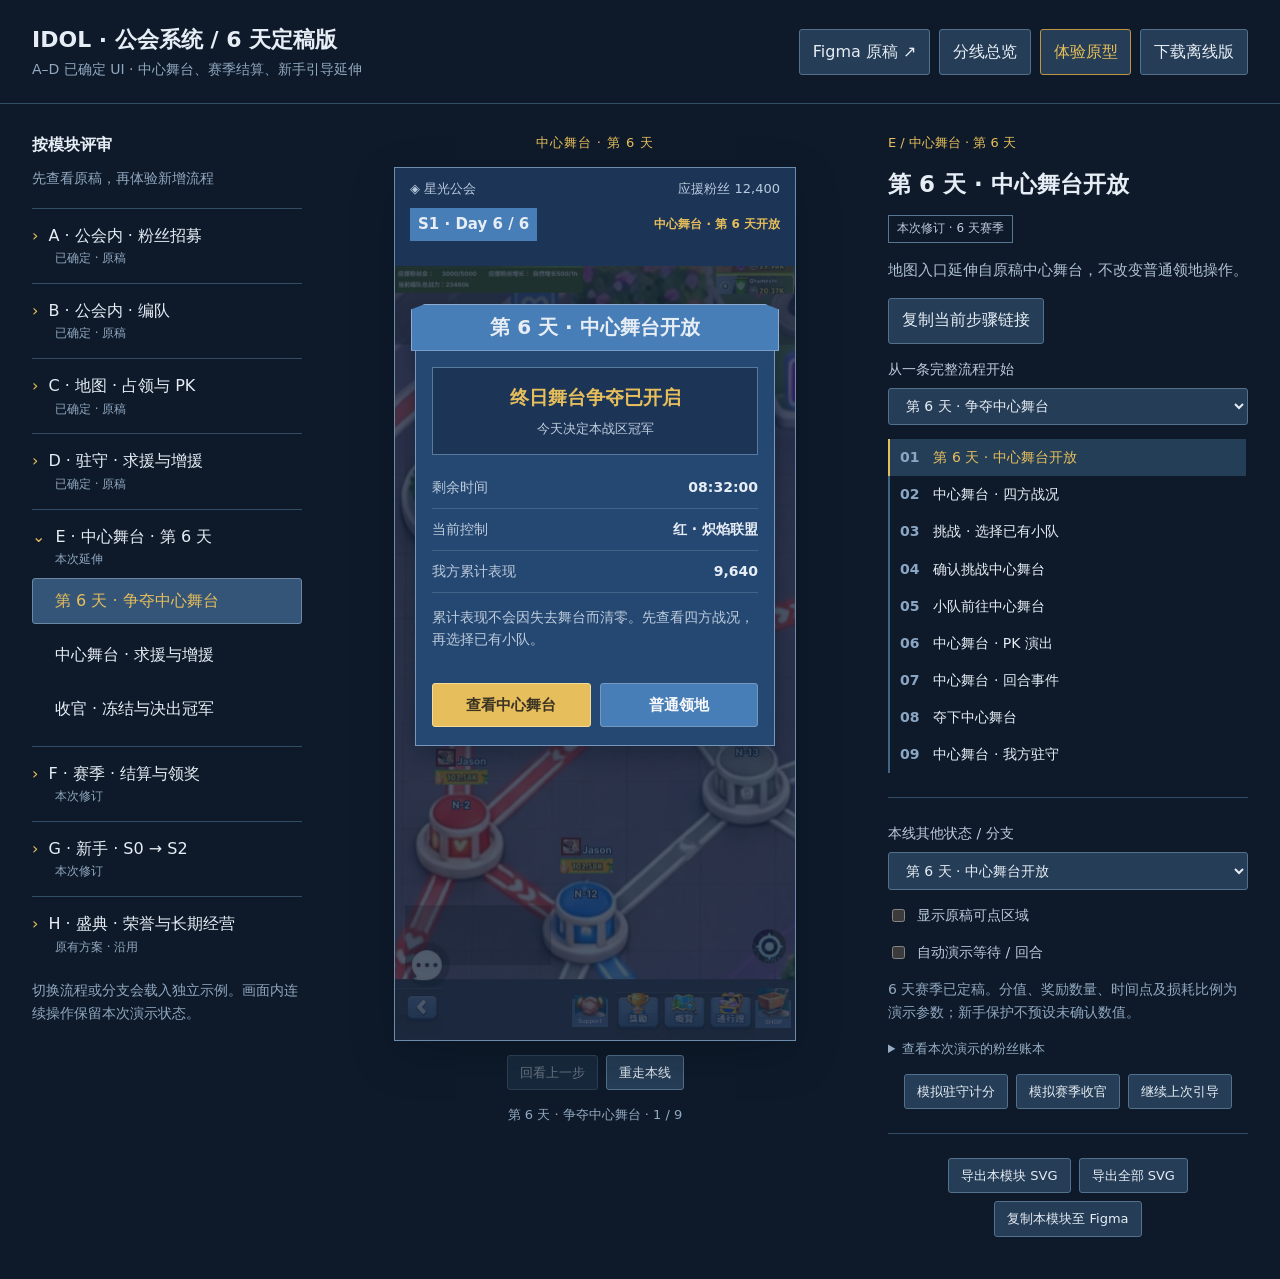
==== commit ec774fce: "Extend confirmed guild UI into complete six-day prototype" ====
--- a/out/index.html
+++ b/out/index.html
@@ -1,691 +1 @@
-<!doctype html>
-<html lang="zh-CN"><head><meta charset="utf-8"><meta name="viewport" content="width=device-width,initial-scale=1"><title>IDOL · V2 分模块原型</title><style>*{box-sizing:border-box}body{margin:0;background:#101b2c;color:#edf3fa;font-family:-apple-system,BlinkMacSystemFont,"PingFang SC",sans-serif}button,select{font:inherit;color:#e5edf8;background:#263d58;border:1px solid #58718c;cursor:pointer;border-radius:3px;padding:8px 11px}button:hover{background:#375675}button:focus-visible,a:focus-visible,select:focus-visible{outline:2px solid #e6be5b;outline-offset:3px}button:disabled{opacity:.45;cursor:default}a{color:#b8d4f2}header{padding:18px 26px;border-bottom:1px solid #344960;display:flex;gap:22px;align-items:center;justify-content:space-between}header strong{font-size:19px}header small{color:#94a8c2;display:block;margin-top:6px;font-size:12px}.header-tools{display:flex;gap:8px}.gold{color:#f0d68e;border-color:#ad9660}main{display:grid;grid-template-columns:238px minmax(320px,1fr) 310px;gap:30px;max-width:1270px;margin:auto;padding:24px}h1{font-size:18px;margin:0 0 12px;line-height:1.6}h2{font-size:14px;margin:0 0 12px;color:#b7c8dc}h3{font-size:15px;margin:0 0 8px}p{font-size:13px;line-height:1.7;color:#a8bad0}aside.nav{position:sticky;top:20px;align-self:start;max-height:calc(100vh - 110px);overflow:auto}details{border-top:1px solid #2d4058;padding:12px 0}summary{cursor:pointer;list-style:none;font-size:13px;color:#e4edf7;line-height:1.6}summary:before{content:'›';display:inline-block;margin-right:7px;color:#d7b768}details[open]>summary:before{transform:rotate(90deg)}summary em{font-style:normal;color:#839ab7;font-size:10px;display:block;padding-left:17px}#modules button{width:100%;text-align:left;border-color:transparent;background:transparent;font-size:12px;margin-top:5px;padding:9px 10px 9px 18px}#modules button.active{background:#365578;color:#f0d68e;border-color:#6987a9}.muted{font-size:11px;color:#869bb5;line-height:1.65}.stage{display:flex;flex-direction:column;align-items:center;gap:12px}#phone{width:min(402px,calc((100vh - 170px)*.46));min-width:310px;box-shadow:0 15px 70px #0007;border:1px solid #6a7e98;line-height:0}#phone svg{width:100%;height:auto}svg a{cursor:pointer}svg a:hover .hit,svg a:focus .hit{fill:#f9d97433;stroke:#f4d779;stroke-width:2}.hotspots .hit{fill:#f9d97422;stroke:#f4d779;stroke-dasharray:5 4}.tools{display:flex;gap:8px;flex-wrap:wrap}.tools button{font-size:12px}#zone{font-size:11px;color:#dabd79;letter-spacing:1px;min-height:16px}.review{align-self:start}label{display:block;font-size:12px;margin:11px 0;color:#b9c7d9}select{width:100%;font-size:12px}hr{border:0;border-top:1px solid #31475f;margin:18px 0}#path{color:#e3c579;font-size:12px;margin:0 0 12px}#note{min-height:42px}#steps{display:grid;gap:0;margin-top:12px}#steps button{border:0;border-left:2px solid #47607e;background:transparent;border-radius:0;padding:7px 10px;text-align:left;font-size:12px;color:#adc0d7}#steps button.active{border-color:#e6be5b;color:#f2d789;background:#273b51}#steps b{display:inline-block;width:25px;color:#7f99b9;font-weight:500}#proposal{font-size:11px;color:#e8c06e;margin-bottom:12px}#current-count{font-size:11px;color:#8199b4}#copy{width:100%;font-size:12px}#overview{display:none;grid-column:2/-1}.overview-mode .stage,.overview-mode .review{display:none}.overview-mode #overview{display:block}.overview-intro{border-bottom:1px solid #36516d;padding-bottom:18px;margin-bottom:24px}.system-flow{display:flex;align-items:stretch;gap:8px;margin:20px 0}.system-flow div{flex:1;padding:15px 12px;background:#1d314a;border-top:3px solid #6eabc6}.system-flow div:nth-child(2){border-color:#e6be5b}.system-flow div:nth-child(3){border-color:#c398d7}.system-flow strong{font-size:13px}.system-flow p{font-size:12px;margin:8px 0 0}.module-board{margin:0 0 30px;padding-bottom:20px;border-bottom:1px solid #2d435f}.module-board header{padding:0;border:0;align-items:start}.module-board header p{margin:4px 0 12px}.module-board header button{font-size:12px;white-space:nowrap}.flow-row{margin:18px 0}.flow-row h4{font-size:12px;color:#d2bb7e;font-weight:500;margin:0 0 10px}.flow-track{display:flex;flex-wrap:wrap;gap:8px 0}.flow-node{display:flex;align-items:center}.flow-node>span{color:#657e9c;margin:0 7px}.flow-node button{font-size:11px;padding:0;background:#1a2c43;border-color:#3c5575;width:100px;text-align:left;overflow:hidden}.flow-node svg{width:98px;height:213px;display:block;pointer-events:none}.flow-node button div{padding:8px;line-height:1.6;border-top:1px solid #3c5575;min-height:46px}.branch-list{font-size:11px;color:#839dbb;line-height:1.7;margin-top:12px}.mini-legend{display:flex;gap:12px;flex-wrap:wrap;font-size:11px;color:#b7cada;margin-top:14px}#status{min-height:16px;margin:6px 0;font-size:11px;color:#d7be7d}[hidden]{display:none!important}@media(max-width:1080px){main{grid-template-columns:195px minmax(300px,1fr) 270px;gap:16px;padding:18px}header small{display:none}}@media(max-width:900px){main{grid-template-columns:180px 1fr}.review{grid-column:1/-1;max-width:650px;width:100%;justify-self:center}#phone{width:360px;min-width:0}#overview{grid-column:2}#steps{grid-template-columns:repeat(2,1fr)}.system-flow{flex-direction:column}}@media(max-width:590px){header{padding:14px;align-items:start}header strong{font-size:15px}.header-tools{flex-direction:column}.header-tools button{font-size:11px}main{display:flex;flex-direction:column;padding:14px;gap:20px}aside.nav{position:static;max-height:240px;width:100%;overflow:auto}#phone{width:min(402px,92vw)}.review{max-width:none}.overview-mode #overview{width:100%}.flow-node button{width:95px}.flow-node svg{width:93px;height:202px}.system-flow{margin:12px 0}}
-
-.review-link{display:inline-flex;align-items:center;text-decoration:none;color:#e5edf8;background:#263d58;border:1px solid #58718c;border-radius:3px;padding:8px 11px;white-space:nowrap}.review-link:hover{background:#375675}.header-tools{flex-wrap:wrap}#share-step{font-size:12px}#share-status:empty{display:none}@media(max-width:590px){.review-link{font-size:11px}}
-</style></head>
-<body><header><div><strong>IDOL · 公会改造 / V2 分模块版</strong><small>公会内长期经营 → 公会外占点 Battle → 盛典与 IDOL 荣誉</small></div><div class="header-tools"><a class="review-link" href="https://www.figma.com/design/3UrD3ReEc65mSIGWeAatof?node-id=121-12926" target="_blank" rel="noopener noreferrer">Figma 设计稿 ↗</a><button id="overview-button">分线总览</button><button id="play-button" class="gold">体验原型</button></div></header>
-<main id="main"><aside class="nav"><h2>按模块评审</h2><p class="muted">V2 游戏布局 · V1 分线浏览方式</p><nav id="modules"></nav><p class="muted">选择分线或示例状态会载入独立演示；画面内跨模块操作保留当前资产。</p></aside>
-<section class="stage"><div id="zone"></div><div id="phone" aria-label="可点击游戏原型"></div><div class="tools"><button id="back">回看上一步</button><button id="restart">重走本线</button><button id="advance" hidden>继续演示</button></div><div id="current-count"></div></section>
-<aside class="review"><p id="path"></p><h1 id="screen-title"></h1><div id="proposal" hidden>新增方案 · 奖励门槛 / 热度算法待定</div><p id="note"></p><button id="share-step">复制当前步骤链接</button><p id="share-status" class="muted" role="status"></p>
-<label for="flow">从一条完整流程开始</label><select id="flow" aria-label="从一条完整流程开始"></select><div id="steps"></div>
-<hr><label for="state">本线其他状态 / 分支</label><select id="state" aria-label="本线其他状态"></select><label><input type="checkbox" id="hotspots"> 显示可点区域</label><label><input type="checkbox" id="auto" checked> 自动演示等待 / 对决</label>
-<p class="muted">数值、保护和回归参数沿用 V2 演示；荣誉为新增提案。领队热度不作为可消费货币。</p><div class="tools"><button id="score-event">模拟积分结算</button><button id="season-event">模拟赛季结束</button></div><hr><div class="tools"><button id="export-module">导出本模块 SVG</button><button id="export-all">导出全部 SVG</button></div><p><button id="copy">复制整套线框到 Figma</button></p><p id="status" role="status"></p></aside>
-<section id="overview" aria-label="模块分线总览"></section></main>
-<script>(function(root){
-'use strict';
-const W=402,H=874,P={bg:'#344258',map:'#7C8992',road:'#B6BDC3',panel:'#254873',panel2:'#1C3456',edge:'#7798BC',head:'#487EB7',ink:'#F6F7FA',dim:'#BDCBDB',gold:'#E6BE5B',goldInk:'#3B3324',fan:'#DFB6E9',friend:'#76C1CE',enemy:'#CF8499',veil:'#111C2F'};const screens=[];
-const esc=s=>String(s).replace(/[&<>\"]/g,c=>({'&':'&amp;','<':'&lt;','>':'&gt;','"':'&quot;'}[c]));const fmt=n=>Number(n).toLocaleString('en-US');
-function lines(s,w,z){let result=[];for(let para of String(s).split('\n')){let row='',len=0;for(const token of para.match(/[A-Za-z0-9,._%+\/−-]+|./gu)||['']){const unit=Array.from(token).reduce((n,c)=>n+(c.charCodeAt(0)>255?1:.57)*z,0);if(len+unit>w&&row&&!/^[，。！？；：、）]/.test(token)){result.push(row);row='';len=0}row+=token;len+=unit}result.push(row)}return result}
-class Screen{
- constructor(id,title,note=''){this.id=id;this.title=title;this.note=note;this.ops=[];screens.push(this);this.r(0,0,W,H,P.bg,0)}
- r(x,y,w,h,fill=P.panel,r=0,stroke){this.ops.push({t:'rect',x,y,w,h,fill,r,stroke});return this}
- txt(s,x,y,w=360,z=15,col=P.ink,align='left',bold=false){if(!String(s).includes('\n')&&String(s).includes('○○')){let units=Array.from(String(s)).reduce((n,c)=>n+(c.charCodeAt(0)>255?1:.57),0);z=Math.min(z,Math.floor(w/units))}let text=lines(s,w,z);this.ops.push({t:'text',x,y,w,h:text.length*Math.ceil(z*1.4),text:text.join('\n'),z,col,align,bold});return this}
- poly(points,fill,stroke){this.ops.push({t:'poly',points,fill,stroke});return this}
- ellipse(cx,cy,rx,ry,fill=P.panel,stroke){this.ops.push({t:'ellipse',cx,cy,rx,ry,fill,stroke});return this}
- path(points,stroke=P.road,width=4){this.ops.push({t:'path',points,stroke,width});return this}
- hit(x,y,w,h,to,label){this.ops.push({t:'hit',x,y,w,h,to,label});return this}
- btn(label,x,y,w,h,to,kind='gold'){let fill=kind==='gold'?P.gold:kind==='dim'?'#52617A':P.head,col=kind==='gold'?P.goldInk:P.ink;this.poly([[x+5,y],[x+w-5,y],[x+w,y+5],[x+w,y+h-5],[x+w-5,y+h],[x+5,y+h],[x,y+h-5],[x,y+5]],fill,kind==='gold'?'#F5DD98':P.edge);this.txt(label,x+5,y+(h-21)/2,w-10,15,col,'center',true);if(to)this.hit(x,y,w,h,to,label);return this}
- bar(x,y,w,v,base=1,color=P.fan){this.r(x,y,w,9,P.panel2,1,P.edge);this.r(x+1,y+1,(w-2)*Math.max(0,Math.min(v/base,1)),7,color,1);return this}
- ribbon(title,y=100,w=354){let x=(W-w)/2;this.poly([[x,y+7],[x+18,y],[x+w-18,y],[x+w,y+7],[x+w,y+42],[x,y+42]],P.head,P.edge);this.txt(title,x+20,y+7,w-40,22,P.ink,'center',true);return this}
- veil(){this.ops.push({t:'veil'});return this}
- modal(title,y=142,h=565,back='map',w=354){let x=(W-w)/2;this.ops=this.ops.filter(o=>o.t!=='hit');this.veil();this.r(x,y,w,h,P.panel,1,P.edge);this.r(x+5,y+5,w-10,h-10,'none',0,'#456990');this.ribbon(title,y-27,w+8);if(back)this.btn('×',184,y+h+9,34,32,back,'blue');return this}
- row(label,value,y,col=P.ink){this.txt(label,42,y,162,14,P.dim);this.txt(value,206,y,153,16,col,'right',true);this.path([[42,y+29],[360,y+29]],'#426287',1);return this}
- avatar(name,x,y,w=62,h=82,color=P.friend){this.r(x,y,w,h,P.panel2,0,color);this.ellipse(x+w/2,y+25,w*.19,w*.19,color);this.poly([[x+w*.25,y+h-8],[x+w*.32,y+43],[x+w*.68,y+43],[x+w*.78,y+h-8]],color);this.txt(name.replace(' · ','/'),x+3,y+h-1,w-6,w<65?9:11,P.ink,'center',true);return this}
- hud(opts={}){this.r(0,0,W,36,P.panel2);this.txt('◈ '+(opts.company?'MCN':'星光公会'),12,8,140,15);this.txt('金币 20k  ◇1,000',192,8,198,13,P.dim,'right');this.r(10,44,226,31,P.head);this.txt(opts.company?'公司 Lv'+(opts.level||8):opts.rest?'赛季休战中':`占点大战 S1 · Day ${opts.day||2}/6`,18,50,211,15,P.ink,'left',true);this.r(253,44,139,31,P.panel2,0,P.edge);this.txt(opts.company?'人气 28,450':'第12名  1,248分',258,51,129,12,P.gold,'center');this.ellipse(31,104,22,22,P.panel2,P.edge);this.txt('领队',10,97,43,12,P.ink,'center');this.r(57,84,174,43,P.panel2,0,P.edge);this.txt('○○ '+fmt(opts.total??12400),67,89,158,20,P.fan,'left',true);this.txt('应援粉丝',68,113,153,10,P.dim);this.hit(8,82,223,50,opts.support||'support','打开应援中心');this.txt(opts.company?'应援站 Lv3':opts.day===6?'08:32:00':'4天 08:32',261,94,126,14,P.gold,'center');return this}
- node(label,cx,cy,color,to,reco=false){if(reco){this.ellipse(cx,cy+14,40,19,'none',P.gold);this.ellipse(cx,cy+14,45,23,'none',P.gold)}this.ellipse(cx,cy+16,30,13,P.panel2,color);this.r(cx-21,cy-7,42,26,P.panel2,0,color);this.ellipse(cx,cy-7,21,10,color,P.ink);this.txt(label,cx-49,cy+35,98,13,P.ink,'center',true);if(reco)this.txt('▼ 推荐',cx-46,cy-43,92,13,P.gold,'center',true);if(to)this.hit(cx-45,cy-49,90,108,to,label);return this}
- map(opts={}){this.r(0,36,W,838,P.map);this.poly([[0,190],[150,136],[402,233],[402,740],[200,846],[0,726]],'#71808B');for(const p of [[[36,254],[132,296],[205,244],[286,318],[374,273]],[[132,296],[103,440],[204,500],[286,318]],[[103,440],[52,598],[198,650],[317,550],[204,500]],[[198,650],[129,735],[274,732]]]){this.path(p,P.road,11);this.path(p,'#9CA9B3',3)}this.poly([[145,167],[199,144],[250,169],[200,197]],P.panel2,P.edge);this.r(160,172,80,47,P.panel2,0,P.edge);this.txt('公会舞台',158,182,84,14,P.ink,'center');this.node('7号',103,417,P.enemy,'territory',true);this.node('8号',286,293,P.enemy,'territory8');this.node('9号',203,480,P.dim,'empty');this.node('我方',53,576,P.friend,'guard-active');if(opts.day===6)this.node('中心枢纽',198,630,P.gold,'central',true);else{this.poly([[146,598],[206,584],[270,620],[257,694],[163,706],[125,660]],'#85919B');this.txt('远景区域',155,639,100,11,'#B5BEC5','center')}this.node('出战小队',132,714,P.friend,'war-teams');this.hud(opts);this.btn('？',352,145,34,32,'rules','blue');this.btn('MCN',16,684,43,42,'home','blue');this.txt('回公会',10,728,57,11,P.ink,'center');this.btn('▤',344,686,43,42,'aid','blue');this.txt('公会聊天',333,730,65,10,P.ink,'center');this.r(0,774,W,100,P.panel2);this.txt('星光：先拿下推荐区域，一起守住！',15,781,372,12,P.dim);[['出战','territory'],['驻守','guard-active'],['求援','aid']].forEach((a,i)=>this.btn(a[0],18+i*128,811,112,42,a[1],i===0?'gold':'blue'));if(opts.rest){this.veil();this.ribbon('休战中',265);this.txt('下赛季开启  1天08:00',44,354,315,22,P.ink,'center',true);this.txt('招募与公会商店仍可使用',43,408,318,16,P.dim,'center');this.btn('招募',66,502,125,46,'support');this.btn('商店',211,502,125,46,'shop','blue')}return this}
- hub(opts={}){
-  this.r(0,36,W,838,'#687787');
-  this.poly([[0,602],[201,505],[402,602],[402,790],[201,874],[0,777]],'#43546A');
-  this.path([[0,752],[402,570]],P.road,4);this.path([[0,559],[402,752]],P.road,4);
-  for(const [x,y,label,to]of[[53,230,'编队室','teams'],[234,210,'盛典展台','honor'],[138,480,'应援粉丝团','support']]){
-   this.poly([[x,y+65],[x+51,y+39],[x+105,y+66],[x+51,y+93]],P.panel2,P.edge);
-   this.r(x+13,y,78,65,P.panel,0,P.edge);this.txt(label,x+4,y+19,97,16,P.ink,'center',true);this.hit(x,y-10,111,115,to,label);
-  }
-  this.ellipse(201,402,116,41,P.panel2,P.edge);this.txt('CREW · MCN',91,386,220,24,P.gold,'center',true);
-  this.node('Battle 出入口',316,641,P.gold,'war-entry');
-  this.hud({company:true,...opts});
-  for(const o of this.ops)if(o.t==='text'){
-    if(o.y===8&&o.x===12)o.text='◈ 星光 MCN';
-    if(o.y===50)o.text='公会内部 · CEO 运营';
-    if(o.y===113)o.text='我的应援粉丝 · 跨赛季保留';
-  }
-  this.txt('招募与编队常驻 · Battle 对外占点',15,754,372,15,P.ink,'center');
-  this.r(0,801,W,73,P.panel2);
-  [['招募','support'],['编队','teams'],['荣誉','honor'],['Battle','war-entry']].forEach((a,i)=>this.btn(a[0],9+i*99,818,89,39,a[1],i===3?'gold':'blue'));
-  return this;
- }
- coach(text,target,next,opts={}){this.ops=this.ops.filter(o=>o.t!=='hit');this.veil();if(target){this.r(target[0],target[1],target[2],target[3],'none',3,P.gold);this.txt('▼',target[0]+target[2]/2-15,target[1]-33,30,26,P.gold,'center');if(next)this.hit(...target,next,'高亮教学目标')}this.avatar('引导员',15,635,76,100,P.dim);this.r(96,625,289,129,P.panel2,2,P.edge);this.txt(text,111,643,256,18,P.ink,'left',true);if(opts.button)this.btn(opts.button,208,716,162,37,next);return this}
-}
-const add=(...args)=>new Screen(...args);
-let s=add('home','主场景·常驻入口','沿用场景建筑入口和底部功能栏。').hub();
-function support(id,total=12400,mode='normal',back='home'){let s=add(id,'应援中心','共用游戏弹窗；从哪个场景来，就回到哪里。').hub({total}).modal('应援粉丝团',151,567,back);s.r(43,171,315,90,P.panel2,0,P.edge);s.ellipse(91,211,30,24,P.map,P.edge);s.txt('应援站',56,204,71,14,P.ink,'center');s.txt('Lv 3',148,180,95,15);s.txt('○○ '+fmt(total)+' / 30,000',140,210,201,20,P.fan,'left',true);s.bar(43,274,315,total,30000);s.txt(mode==='full'?'已满 · 自然恢复暂停':'+120 / 小时   下次恢复 00:42:18',43,293,315,13,P.dim,'center');s.txt('约可支持 '+Math.floor(total/5000)+' 场标准区域对决',43,318,315,14,P.gold,'center');[['应援直播','Charm ×30',mode==='full'?null:'recruit'],['广告投放','立即招募',mode==='full'?null:'ad'],['应援礼包','礼包补充',mode==='full'?null:'pack']].forEach((a,i)=>{let y=359+i*64;s.txt(a[0],45,y+7,179,18,P.ink,'left',true);s.txt(a[1],45,y+34,179,12,P.dim);s.btn(mode==='full'?'已满':'招募',254,y+9,99,38,a[2],mode==='full'?'dim':'gold');s.path([[43,y+61],[357,y+61]],P.edge,1)});s.btn('回归休息区',44,570,143,39,'reserve','blue');s.btn('应援小队',210,570,143,39,'teams','blue');s.btn('前往公会战',114,644,174,48,'map');return s}
-support('support');support('support-after',11000,'normal','win');support('support-full',30000,'full');support('support-recruited',13900);support('support-ad',13600);support('support-pack',17400);
-s=add('recruit','招募·直播','招募方式留在原弹窗内，直接开播。').hub().modal('应援直播',170,515,'support');s.avatar('Echo',158,204,86,113);s.txt('Charm 50 × 30 = 1,500',47,347,309,18,P.fan,'center',true);s.txt('选择话题',45,397,307,14,P.dim);s.btn('舞台日常',45,428,145,45,'recruit');s.btn('新歌首听',211,428,145,45,'recruit-song','blue');s.txt('30 秒完成 · 本次产出 +1,500',46,504,309,15,P.dim,'center');s.btn('开播',112,598,178,49,'live-running');
-s=add('recruit-song','招募·选择话题','选中只改变话题，确认后开播。').hub().modal('应援直播',170,515,'support');s.avatar('Echo',158,204,86,113);s.txt('Charm 50 × 30 = 1,500',47,347,309,18,P.fan,'center',true);s.txt('选择话题',45,397,307,14,P.dim);s.btn('舞台日常',45,428,145,45,'recruit','blue');s.btn('新歌首听',211,428,145,45,'recruit-song');s.txt('30 秒完成 · 本次产出 +1,500',46,504,309,15,P.dim,'center');s.btn('开播',112,598,178,49,'live-running');
-s=add('live-running','招募·进行中','计时留在同一弹窗，结束后按钮变为领取。').hub().modal('应援直播',170,515,'support');s.avatar('Echo',158,203,86,113);s.txt('直播进行中',45,371,312,21,P.ink,'center',true);s.bar(48,426,306,.48);s.txt('00:14 / 00:30',43,456,314,18,P.gold,'center');s.txt('○○ 预计 +1,500',48,508,305,18,P.fan,'center',true);s.btn('进行中',112,598,178,49,null,'dim');s.auto={to:'live-ready',ms:2400};
-s=add('live-ready','招募·奖励落袋','奖励浮层确认后，回原弹窗更新粉丝数。').hub().modal('获得应援粉丝',244,345,'support-recruited');s.ellipse(201,347,54,46,P.panel2,P.gold);s.txt('○○',145,325,112,32,P.fan,'center',true);s.txt('+1,500',59,423,286,33,P.gold,'center',true);s.btn('收下应援',112,515,178,46,'support-recruited');
-for(const [id,title,line,amt]of[['ad','广告投放','本次消耗 1,000 金币',1200],['pack','应援礼包','本次消耗 300 钻石',5000]]){s=add(id,'招募·'+title,'消费前二次确认；价格为占位。').hub().modal(title,239,365,'support');s.txt('○○ +'+fmt(amt),50,304,304,30,P.fan,'center',true);s.txt(line,48,373,308,18,P.gold,'center');s.txt('12,400 → '+fmt(12400+amt),48,413,308,16,P.dim,'center');s.btn('确认招募',119,524,164,47,id==='ad'?'support-ad':'support-pack')}
-for(const ready of [false,true]){s=add(ready?'reserve-ready':'reserve','回归·'+(ready?'可领取':'倒计时'),'回归人数不计入当前可用人数。').hub().modal('回归休息区',183,473,'support-after');s.txt('首赛季 · 流失的 50% 可归队',43,214,315,15,P.dim,'center');s.ellipse(201,308,47,39,P.panel2,P.edge);s.txt('○○',161,290,80,28,P.fan,'center');s.txt('700 位',46,380,310,28,P.fan,'center',true);s.txt(ready?'已可免费归队':'23:59:10 后可归队',47,438,308,18,P.gold,'center');s.txt(ready?'11,000 → 11,700':'等待期间不能出战',45,478,312,14,P.dim,'center');s.btn(ready?'迎接归队':'等待回归',111,571,180,47,ready?'support-returned':null,ready?'gold':'dim')};support('support-returned',11700);
-add('map','地图·推荐目标','沿用连接道路＋区域节点；只露出可参与部分。').map();
-function territory(id='territory',empty=false){let s=add(id,'领地·'+(empty?'无人驻守':'选中敌方'),'点节点后就地弹出；关闭回到原地图位置。').map().modal(empty?'标准区域 9 号':'标准区域 7 号',236,414,'map');s.node(empty?'空闲区域':'EDM · 敌方驻守',201,290,empty?P.dim:P.enemy,null);s.r(44,362,313,43,P.gold);s.txt('占领收益   +12 / 4小时',54,373,293,18,P.goldInk,'center',true);if(!empty){s.txt('我方 62%     对方 38%',44,433,313,15,P.ink,'center');s.bar(48,468,306,.62,1,P.friend);s.txt('Echo · Pop 克制 EDM  +15%',42,502,318,14,P.fan,'center')}else s.txt('可直接派出待命小队驻守',42,448,318,16,P.dim,'center');s.btn(empty?'派队驻守':'挑战',123,562,156,53,empty?'guard-setup':'deploy');return s}territory();territory('empty',true);territory('territory8');
-function deploy(id='deploy',type='recommended',novice=false){const d=novice?{n:1500,min:0,max:0,w:0,win:68}:type==='safe'?{n:3000,min:800,max:1100,w:1800,win:47}:type==='all'?{n:10000,min:1600,max:2200,w:3600,win:78}:{n:5000,min:1100,max:1600,w:2400,win:61};let total=novice?1500:12400,s=add(id,'部署·'+(novice?'首战保护':type==='safe'?'安全规模':type==='all'?'全力规模':'推荐规模'),'保留地图；预估置顶，滑杆与出战按钮沿用游戏操作。').map({total}).modal('出战准备',139,631,novice?'novice-map':'territory',364);s.txt('标准区域 7 号  ·  敌方驻守',38,160,326,16,P.ink,'center',true);s.r(37,198,328,111,P.panel2,0,P.gold);s.txt(novice?'新手保护 · 本场不流失':'胜率约 '+d.win+'%   预计流失',48,210,306,15,P.gold,'center');s.txt(novice?'0':fmt(d.min)+' ~ '+fmt(d.max),49,239,306,27,P.fan,'center',true);s.txt('若战败 '+(novice?'仍为 0':'约 '+fmt(d.w)),48,278,306,14,P.dim,'center');s.txt('应援团 '+fmt(total)+' → '+(novice?'1,500':fmt(total-d.max)+'~'+fmt(total-d.min)),38,325,327,16,P.fan,'center',true);s.avatar('Echo · Pop',49,367,72,85);s.txt('领队已自动选择',143,373,206,15);s.txt('风格克制 EDM +15%',143,407,204,14,P.friend);s.btn(novice?'自动搭配':'更换',267,447,86,32,novice?'teams-locked':'leader','blue');s.txt('派出应援粉丝',47,499,306,15,P.dim);s.r(116,525,171,38,P.panel2,0,P.edge);s.txt(fmt(d.n),119,529,166,24,P.fan,'center',true);s.bar(48,588,306,d.n,novice?1500:10000);s.ellipse(48+306*d.n/(novice?1500:10000),592,8,8,P.head,P.ink);if(!novice){[['保守','deploy-safe'],['推荐','deploy'],['全力','deploy-all']].forEach((a,i)=>s.btn(a[0],48+i*106,619,95,33,a[1],i===(['safe','recommended','all'].indexOf(type))?'gold':'blue'))}else s.txt('保护剩余 3 场 · 使用自己的 1,500 位粉丝',42,623,318,13,P.gold,'center');s.txt(novice?'系统已按实际拥有的人数设置':'本队可用 12,400 / 区域上限 10,000',42,666,318,12,P.dim,'center');s.btn('出战',116,707,170,48,novice?'novice-battle':'battle');return s}deploy();deploy('deploy-safe','safe');deploy('deploy-all','all');
-function arena(id='battle',round=1,novice=false){let s=add(id,'对决·第'+round+'回合','沿用左右偶像＋VS＋回合计数；数字与事件在场景中变化。');s.r(0,0,201,874,'#2C5274');s.r(201,0,201,874,'#674367');s.poly([[0,171],[111,79],[192,120],[68,502]],'#416B8B');s.poly([[402,171],[291,79],[211,120],[335,502]],'#835779');s.path([[197,91],[212,215],[191,345],[211,502]],P.fan,5);s.txt('星光公会',15,17,170,13,P.dim);s.txt('对手公会',216,17,171,13,P.dim,'right');s.avatar('Echo · Pop',17,57,56,68,P.friend);s.avatar('对方 · EDM',329,57,56,68,P.enemy);s.txt('VS',169,69,64,28,P.gold,'center',true);s.txt('○○ '+(novice?'1,500':'5,000'),77,65,99,16,P.fan,'center',true);s.txt('○○ '+(novice?'1,500':'5,000'),227,65,99,16,P.fan,'center',true);s.bar(15,143,173,(novice?1500:5000)-(round-1)*120,novice?1500:5000,P.friend);s.bar(214,143,173,(novice?1500:5000)-(round-1)*370,novice?1500:5000,P.enemy);s.ellipse(109,234,38,45,'#BDCEDD');s.poly([[35,459],[69,312],[81,288],[138,288],[156,325],[181,459]],'#BDCEDD');s.ellipse(300,234,38,45,'#CBB6CF');s.poly([[219,459],[255,312],[269,288],[326,288],[345,325],[377,459]],'#CBB6CF');s.txt('我方偶像立绘',29,366,155,15,P.panel2,'center');s.txt('对方偶像立绘',217,366,155,15,P.panel2,'center');s.ellipse(201,465,195,23,P.panel2,P.edge);s.btn(id==='battle-fast'?'×2':'×1',350,178,40,33,'battle-fast','blue');s.btn('跳过',334,495,56,30,novice?'novice-win':'win','blue');s.r(0,491,323,58,P.panel2);s.txt('我方 '+(round>=5?3:round>=3?2:0),17,502,88,19,P.friend,'center',true);s.txt('ROUND '+round+'/5',105,503,130,20,P.ink,'center',true);s.txt('对方 '+(round>=5?2:round>=3?1:0),235,502,82,19,P.enemy,'center',true);s.txt(round===1?'双方观众开始应援': '120 位观众转投对方',18,572,366,19,P.gold,'center',true);for(let j=0;j<2;j++)for(let i=0;i<5;i++){let x=35+j*209+i*29;s.ellipse(x,633,8,8,j?P.enemy:P.friend);s.r(x-6,644,12,19,j?P.enemy:P.friend)}s.txt('○○ '+fmt((novice?1500:5000)-(round-1)*120),15,681,174,18,P.fan,'center',true);s.txt('○○ '+fmt((novice?1500:5000)-(round-1)*370),214,681,174,18,P.fan,'center',true);s.r(0,721,W,153,P.panel2);s.txt('选择技能',18,732,361,13,P.dim);[['粉丝安抚','减少流失'],['舞台爆发','增强声势'],['风格应援','发挥克制']].forEach((a,i)=>{let x=18+i*128;s.r(x,763,112,86,P.panel,1,i===0?P.gold:P.edge);s.txt(a[0],x+6,778,100,16,P.ink,'center',true);s.txt(a[1],x+6,813,100,12,P.dim,'center');s.hit(x,763,112,86,novice?'novice-win':round>=5?'win':round===1?'battle3':'battle5',a[0])});return s}arena();arena('battle3',3);arena('battle5',5);let fast=arena('battle-fast',5);fast.auto={to:'win',ms:1600};
-function result(id,lose=false,detail=false,novice=false){let s=arena(id,5,novice);s.title=novice?'结算·新手保护':lose?'结算·战败':detail?'结算·展开详情':'结算·占领成功';s.note='结算覆盖舞台；奖励、账本、下一步集中在同一浮层。';s.ops=s.ops.filter(o=>o.t!=='hit');s.modal(lose?'对决结束':'占领成功',169,detail?633:552,null);s.ellipse(201,227,42,36,P.panel2,P.gold);s.txt(lose?'—':'★',169,201,64,41,P.gold,'center');s.txt('标准区域 7 号',41,279,319,20,P.ink,'center',true);s.r(43,321,316,44,lose?P.panel2:P.gold,0,P.edge);s.txt(lose?'区域仍由对方驻守':'+12 积分 / 每4小时',51,331,299,18,lose?P.dim:P.goldInk,'center',true);let loss=novice?0:lose?2400:1400,left=novice?1500:5000-loss,total=novice?1500:12400-loss;s.row('流失 / 本队剩余',fmt(loss)+' / '+fmt(left),393,P.fan);s.row('应援团总量',fmt(total),435,P.fan);s.txt(novice?'新手保护生效 · 剩余 2 场':fmt(loss/2)+' 位可在24小时后归队',42,481,318,14,P.gold,'center');if(detail){s.r(43,518,316,147,P.panel2,0,P.edge);s.txt('基础流失 25% + 战力比 7%\n− 安抚技能 4% + 主场 0%\n5,000 × 28% = 1,400',55,532,291,15,P.dim);s.btn('收起',294,626,56,28,'win','blue');s.btn('驻守此地',111,705,180,48,'guard-setup')}else{s.btn('流失详情 ▾',123,520,156,30,novice?null:'win-detail','blue');s.btn(lose?'重新调整':'驻守此地',111,584,180,47,novice?'guard-novice':lose?'deploy':'guard-setup');s.btn('补充粉丝',43,648,145,39,'support-after','blue');s.btn('继续出战',213,648,145,39,novice?'novice-map':'map','blue')}return s}result('win');result('win-detail',false,true);result('lose',true);
-root.GameWire={W,H,P,screens,Screen,add,esc,fmt,lines,support,deploy,arena,result};
-})(typeof module==='object'?module.exports:window);
-</script><script>(function(root){
-'use strict';
-const G=root.GameWire,{add,P,screens,fmt,deploy,arena,result,support}=G;let s;
-function team(id,team=1,pct=50,leader='Echo',locked=false){let n=team===1?(pct===25?2500:pct===100?10000:5000):team===2?3000:2000;s=add(id,locked?'小队·未解锁':'小队·编辑','沿用原稿左右切队、领队卡、数量滑杆与底部保存。').hub().modal('应援小队',138,638,locked?'novice-map':'home',364);s.btn('‹',43,160,45,37,team===1?'teams3':team===2?'teams':'teams2','blue');s.btn('第 '+team+' 小队 / 3',104,160,194,37,'team-list');s.btn('›',314,160,45,37,team===1?'teams2':team===2?'teams3':'teams','blue');s.txt(team===1?'主力队 · 待命':team===2?'支援队 · 待命':'预备队 · 公会 Lv5 开放',43,213,315,15,P.dim,'center');s.txt('领队  1 / 1',44,258,160,16,P.ink,'left',true);s.avatar(leader+' · Pop',158,296,85,98);if(!locked)s.hit(151,287,99,119,'leader-team','更换领队');s.btn('自动搭配',44,420,139,37,locked?null:'team-auto',locked?'dim':'blue');s.btn('重置',241,420,118,37,locked?null:'teams25',locked?'dim':'blue');s.txt('计划带队 '+fmt(n)+' · 保存不扣粉丝',43,485,315,14,P.dim,'center');s.txt('我的库存 12,400 · 赛季不清空',43,512,315,16,P.fan,'center');s.r(116,548,171,43,P.panel2,0,P.edge);s.txt(fmt(n),121,553,160,24,P.fan,'center',true);s.bar(47,613,309,n,10000);s.ellipse(47+309*n/10000,617,9,9,P.head,P.ink);[['25%','teams25'],['50%','teams'],['100%','teams100']].forEach((a,i)=>s.btn(a[0],45+i*108,646,98,31,locked?null:a[1],locked?'dim':pct===[25,50,100][i]?'gold':'blue'));s.txt('已保存的领队与规模可跨赛季使用',43,694,314,14,P.gold,'center');s.btn(locked?'系统已自动搭配':'保存小队',112,733,179,38,locked?'novice-map':'team-saved',locked?'blue':'gold');if(locked){s.veil();s.r(43,366,315,194,P.panel2,0,P.gold);s.txt('已为你选好主力队',60,389,282,21,P.ink,'center',true);s.txt('公会 Lv3 或完成3场正式对决\n即可自由选择领队与人数',59,434,284,16,P.dim,'center');s.btn('继续出战',118,503,169,37,'novice-deploy')}return s}
-team('teams');team('teams25',1,25);team('teams100',1,100);team('teams2',2);team('teams3',3);team('team-luna',1,50,'Luna');team('teams-locked',1,50,'Echo',true);
-s=add('team-list','小队·切换','锁定名额只显示等级，不强制教学。').hub().modal('选择小队',229,378,'teams');[['主力队','已开放','teams'],['支援队','公会 Lv3 已开放','teams2'],['预备队','公会 Lv5 开放',null]].forEach((a,i)=>{let y=285+i*90;s.avatar('领队',49,y,47,58,i===2?P.dim:P.friend);s.txt(a[0],115,y,208,20,P.ink,'left',true);s.txt(a[1],115,y+34,209,14,P.dim);if(a[2])s.hit(43,y-9,311,76,a[2],a[0])});
-for(const origin of ['deploy','team']){s=add(origin==='deploy'?'leader':'leader-team','领队·卡牌选择','使用已有偶像卡筛选；驻守中不可重复使用。').hub().modal('选择领队',157,564,origin==='deploy'?'deploy':'teams');s.txt('全部    Pop    EDM    R&B',47,184,308,17,P.dim,'center');['Echo','Luna','Mia','Nova','Yuki','Rin'].forEach((name,i)=>{let x=49+i%3*108,y=237+Math.floor(i/3)*179;s.avatar(name,x,y,88,113,i===5?P.dim:P.friend);s.txt(i===5?'驻守中':'Lv 30 · '+['Pop','EDM','R&B'][i%3],x,y+137,90,12,P.dim,'center');if(i!==5)s.hit(x,y,88,156,origin==='deploy'?(i===1?'deploy-luna':'deploy'):(i===1?'team-luna':'teams'),'选择 '+name)});s.txt('每队 1 位领队 · 已拥有偶像均可选',45,673,311,13,P.gold,'center')}
-for(const [id,title,msg,next]of[['team-saved','保存成功','主力队已更新','home'],['team-auto','自动搭配完成','Echo + 5,000 应援粉丝','teams']]){s=add(id,'小队·'+title,'轻提示后回到原位置。').hub().modal(title,315,215,null);s.txt(msg,43,369,316,20,P.fan,'center',true);s.btn('确定',123,458,156,43,next)}
-function guard(id,mode='setup'){const low=mode==='low',empty=mode==='empty',aid=mode==='aided',manual=mode==='off';const n=low?3400:aid?5000:mode==='setup'?3600:5000,res=low?0:aid?400:mode==='setup'?7400:empty?7400:6000;s=add(id,'驻守·'+({setup:'设置',low:'补充不足',aided:'获得支援',off:'关闭补充',active:'自动补充',empty:'派出小队'}[mode]),'低于70%时从自己的待命粉丝补充；不足再求援。').map({total:n+res}).modal('驻守 · 标准区域 7 号',187,523,'map');s.avatar('Echo · Pop',49,218,64,80);s.txt('主力队',135,230,197,21,P.ink,'left',true);s.txt('○○ '+fmt(n)+' / 5,000',134,270,207,22,P.fan,'left',true);s.bar(47,338,308,n,5000);s.row('待命应援粉丝',fmt(res),370,P.fan);s.txt('自动补充',46,424,185,17,P.ink,'left',true);s.btn(manual?'关':'开',273,420,82,33,manual?'guard-active':'guard-off',manual?'blue':'gold');s.txt('低于70% → 从自己的待命粉丝补满',45,470,313,14,P.dim,'center');if(low){s.r(43,515,316,57,P.panel2,0,P.gold);s.txt('待命粉丝不足，暂未补充',51,531,301,16,P.gold,'center');s.btn('向公会求援',112,622,179,47,'aid-compose')}else{s.txt(aid?'Luna +2,000 → 补充1,600，待命400':mode==='setup'?'战后剩余3,600位，可继续驻守':mode==='active'?'已补充1,600位 · 待命同步减少':manual?'关闭后需手动补充':'派出5,000位，待命保留7,400位',44,524,314,14,P.dim,'center');s.btn(mode==='setup'||empty?'确认驻守':'回到地图',112,622,179,47,'map-guard')}}
-guard('guard-setup');guard('guard-active','active');guard('guard-off','off');guard('guard-low','low');guard('guard-aided','aided');guard('guard-empty','empty');
-s=add('map-guard','地图·驻守中','驻守状态直接标在区域节点上。').map({total:11000});s.r(34,625,154,40,P.panel2,0,P.friend);s.txt('7号 · 我方驻守 ○○3,600',40,635,142,12,P.ink,'center');s.hit(32,620,160,56,'guard-setup','查看驻守');
-s=add('map-low','触发·自动补充失败','轻提示＋高亮求援，不连续弹教学。').map({total:3400});s.r(67,600,277,104,P.panel2,1,P.gold);s.txt('待命粉丝空了',79,612,254,18,P.gold,'center',true);s.txt('喊公会里的伙伴来帮忙吧',78,646,252,14,P.ink,'center');s.hit(61,588,288,130,'aid-compose','去求援');s.path([[287,706],[316,801]],P.gold,3);
-function chat(id,mine=false,fulfilled=false){s=add(id,'公会聊天·'+(mine?'我的求援':fulfilled?'已获支援':'求援帖'),'沿用聊天层；求援嵌在消息气泡里。').map({total:mine?3400:12400}).modal('公会聊天',136,619,'map',372);s.txt('公会   世界   私聊',39,155,324,16,P.dim,'center');s.path([[44,190],[356,190]],P.edge,1);s.avatar('星光',34,218,46,55);s.r(92,217,272,61,P.panel2,0,P.edge);s.txt('先拿下7号区域，一起守住！',104,229,250,15);s.avatar(mine?'我':'Luna',34,314,46,55,P.fan);s.r(92,313,272,190,P.panel2,0,P.fan);s.txt('7号驻守 · 需要应援粉丝',104,329,247,17,P.ink,'left',true);s.txt('○○ '+(fulfilled?'2,000 / 2,000':'0 / 2,000'),104,370,246,24,P.fan,'left',true);s.bar(108,414,242,fulfilled?1:0);s.btn(fulfilled?'已完成':mine?'等待伙伴支援':'支援 1,000',111,447,233,39,fulfilled?null:mine?null:'donate-confirm',fulfilled||mine?'dim':'gold');s.r(36,635,329,40,P.panel2,0,P.edge);s.txt('输入消息…',49,645,300,14,P.dim);s.btn('发起求援',107,697,189,38,'aid-compose');return s}chat('aid');chat('aid-posted',true);chat('aid-fulfilled',false,true);
-s=add('aid-compose','求援·编辑','一次确认，发布到公会聊天。').map({total:3400}).modal('请求应援粉丝',235,406,'guard-low');s.txt('7号驻守 · 当前 ○○3,400',44,278,313,19,P.fan,'center',true);s.txt('需要应援粉丝',44,339,314,15,P.dim,'center');s.r(105,380,192,50,P.panel2,0,P.edge);s.txt('2,000',111,386,180,28,P.fan,'center',true);s.txt('支援到达后，优先自动补充驻守小队',43,467,316,14,P.dim,'center');s.btn('发到公会聊天',107,552,189,48,'aid-posted');
-s=add('aid-received','触发·收到馈赠','播报后回到驻守；人数即时更新。').map({total:5400}).modal('伙伴送来了应援',254,344,null);s.avatar('Luna',162,280,78,91);s.txt('Luna 支援了你 2,000 位',40,408,322,22,P.fan,'center',true);s.txt('驻守5,000 / 待命400 / 总量5,400',45,458,313,14,P.dim,'center');s.btn('查看驻守',113,527,176,47,'guard-aided');
-s=add('donate-confirm','馈赠·扣除确认','只从待命粉丝扣除；确认时再次校验余额。').map().modal('支援 Luna',232,408,'aid');s.txt('○○ 支援 1,000',47,287,308,27,P.fan,'center',true);s.row('我的待命粉丝','7,400 → 6,400',364);s.row('我的应援团总量','12,400 → 11,400',416);s.txt('已派出的小队不变',45,477,312,14,P.dim,'center');s.btn('确认支援',114,553,174,48,'donate-done');
-s=add('donate-done','馈赠·完成','请求进度和自己余额同时更新。').map({total:11400}).modal('支援成功',276,286,'map');s.txt('Luna 已收到 ○○1,000',43,334,315,23,P.fan,'center',true);s.txt('请求进度 1,000 / 2,000',42,393,318,16,P.dim,'center');s.btn('回公会聊天',116,481,170,47,'aid-partial');
-chat('aid-partial');s=screens[screens.length-1];for(const o of s.ops){if(o.t==='text')o.text=o.text.replace('0 / 2,000','1,000 / 2,000').replace('○○ 12,400','○○ 11,400')}
-add('rest','赛季·休战','休战时仍可进入应援中心和商店。').map({rest:true});
-s=add('day6','Day6·解锁提醒','仅首次进入播放一次全屏解锁。').map({day:6});s.ops=s.ops.filter(o=>o.t!=='hit');s.veil();s.ribbon('中心枢纽 开放',248,368);s.node('中心舞台',201,385,P.gold,null,true);s.txt('今天开放终极舞台',37,510,328,25,P.ink,'center',true);s.txt('剩余 08:32:00',39,562,325,18,P.gold,'center');s.btn('前往中心枢纽',99,663,204,51,'day6-map');
-add('day6-map','Day6·中心地图','中心开放后加入可点节点，不再显示锁定占位。').map({day:6});
-s=add('central','中心枢纽·选区','操作沿用标准区域；主要区域强调4倍积分。').map({day:6}).modal('中心枢纽',225,429,'day6-map');s.node('今日开放',201,285,P.gold,null);s.txt('公会冲榜 · 最后8小时',46,377,310,18,P.gold,'center',true);s.txt('我方 ███████░░░ 对方',45,425,315,16,P.dim,'center');s.txt('挑战前仍会显示流失预估',45,476,314,15,P.dim,'center');s.btn('出战准备',112,565,180,49,'central-deploy');
-s=add('major-win','触发·首次占领主要区域','一条达成提示，不新增教程。').map().modal('主要区域 占领成功',254,346,'map');s.txt('积分收益 ×4',39,310,325,34,P.gold,'center',true);s.txt('+48 / 每4小时  ·  每日288',44,389,313,18,P.ink,'center');s.txt('标准区域：+12 / 每4小时',43,433,315,14,P.dim,'center');s.btn('继续',125,520,152,46,'map');
-s=add('season','赛季·结算','先展示公会排名，再发放个人贡献奖励。').map().modal('赛季结束',166,564,null);s.ellipse(201,231,42,38,P.panel2,P.gold);s.txt('★',169,204,65,42,P.gold,'center');s.txt('星光公会 · 第12名',40,298,323,23,P.gold,'center',true);s.row('公会赛季积分','26,480',363);s.row('我的贡献分','1,800',420,P.fan);s.r(69,489,264,82,P.panel2,0,P.edge);s.txt('赛季奖励',76,501,251,14,P.dim,'center');s.txt('◇300      券×3',75,530,253,23,P.gold,'center',true);s.btn('领取奖励',109,643,184,49,'season-claimed');
-s=add('season-claimed','S4·领取与兑换','首次结算的一句话提示，商店入口直接可点。').map().modal('奖励已领取',242,377,'rest');s.txt('◇300      券×3',47,300,308,27,P.gold,'center',true);s.txt('贡献分可以在公会商店换道具。',46,392,310,19,P.ink,'center');s.txt('当前贡献分 1,800',45,438,312,17,P.fan,'center');s.btn('去公会商店',111,537,181,48,'shop');
-function shop(id,owned=false){s=add(id,'公会商店·'+(owned?'兑换完成':'道具货架'),'沿用游戏道具格；贡献分独立显示。').hub().modal('公会商店',148,608,'rest',370);s.txt('贡献分 '+(owned?'1,500':'1,800'),43,170,316,21,P.fan,'center',true);['训练笔记','招募券','养成材料','头像框','应援徽章','限定背景'].forEach((a,i)=>{let x=39+i%3*112,y=241+Math.floor(i/3)*209;s.r(x,y,100,120,P.panel2,0,P.edge);s.poly([[x+29,y+24],[x+73,y+24],[x+73,y+75],[x+29,y+75]],i>2?P.fan:P.gold,P.edge);s.txt(a,x+3,y+92,94,14,P.ink,'center',true);s.txt(i===0&&owned?'已兑换':'限购 1 / 1',x+3,y+133,94,12,P.dim,'center');s.btn(i===0&&owned?'已购':i<3?'300':'1,200',x,y+164,100,34,i===0&&!owned?'shop-confirm':null,i===0&&!owned?'gold':'dim')});s.txt('赛季休战期间也可兑换',44,718,314,13,P.dim,'center')};shop('shop');shop('shop-done',true);
-s=add('shop-confirm','商店·兑换确认','确认后扣贡献分、更新限购次数。').hub().modal('兑换 训练笔记',247,344,'shop');s.txt('训练笔记 ×10',42,306,318,27,P.gold,'center',true);s.row('贡献分','1,800 → 1,500',395,P.fan);s.btn('确认兑换',111,512,180,48,'shop-done');
-s=add('rules','规则·帮助浮层','规则收进帮助；主页不塞长文。').map().modal('玩法说明',197,485,'map');s.txt('占领区域，每4小时获得公会积分。\n标准区域 +12；主要区域 +48。\n\nPop → EDM → R&B → Pop\n克制 +15%，被克制 −10%。\n\n首赛季：50%流失粉丝24小时后回归。\n其余需要重新招募。\n\n公会 Lv3 / Lv5 开放第2 / 第3小队。',45,227,311,17,P.ink);s.btn('知道了',123,607,156,45,'map');
-// 教学均覆盖在原有场景上。
-s=add('s0-entry','S0·建筑高亮','公会内首次招募；先认识长期资产。').hub({total:0}).coach('你的 Battle 赢了，\n观众想继续支持你。',[134,470,114,136],'s0-story');
-s=arena('s0-story',5);s.title='S0·观众举灯';s.note='承接已有Battle，观众转为自己的应援粉丝。';s.ops=s.ops.filter(o=>o.t!=='hit');s.coach('Battle 赢来的观众，\n会成为你的应援粉丝。',null,'s0-free',{button:'去认识他们'});
-s=add('s0-free','S0·免费开播','免费、不消耗体力；不出现公会战内容。').hub({total:0}).modal('首次应援直播',209,439,null);s.avatar('Echo',158,241,86,110);s.txt('首次免费 · 不消耗体力',43,399,316,19,P.gold,'center',true);s.txt('预计招募 ○○1,500',45,447,311,22,P.fan,'center',true);s.btn('开播',112,555,180,49,'s0-topic');
-s=add('s0-topic','S0·选择话题','先选择话题，再自动演示直播结果。').hub({total:0}).modal('选择直播话题',222,397,null);s.avatar('Echo',158,245,86,99);s.txt('跟观众聊些什么？',45,401,312,19,P.ink,'center');s.btn('舞台日常',44,491,147,47,'s0-live');s.btn('新歌首听',211,491,147,47,'s0-live','blue');
-s=add('s0-live','S0·直播进行','演示快速完成；正式版沿用直播时长。').hub({total:0}).modal('应援直播',222,397,null);s.avatar('Echo',158,246,86,100);s.txt('观众正在加入应援团',45,409,311,21,P.fan,'center');s.bar(48,479,306,.6);s.txt('首次直播 · 免费',43,536,315,15,P.gold,'center');s.auto={to:'s0-gift',ms:2100};
-s=add('s0-gift','S0·粉丝入账','只有本次1,500位进入玩家资产。').hub({total:1500}).modal('你的应援团成立了',238,358,null);s.txt('○○ +1,500',40,318,321,34,P.fan,'center',true);s.txt('已加入我的应援团',43,397,315,20,P.ink,'center');s.txt('当前 1,500 / 30,000',44,448,313,17,P.dim,'center');s.btn('完成',123,520,156,47,'s0-done');
-s=add('s0-done','S0·完成','常驻建筑与资源读数保留；公会战到Lv8开放。').hub({total:1500});s.r(185,247,187,38,P.panel2,0,P.edge);s.txt('公司 Lv8 开放公会战',190,256,177,13,P.dim,'center');s.ops=s.ops.filter(o=>o.t!=='hit'||o.to!=='map');
-function trainMap(id,num){s=add(id,'S1·模拟 '+num+'/3','5000练习粉丝仅用于演示，不发入应援团。').map({total:1500});s.ops=s.ops.filter(o=>o.t!=='hit');s.node('练习1',95,389,P.gold,num===1?'train-deploy1':null,num===1);s.node('练习2',201,485,num>=2?P.gold:P.dim,num===2?'train-deploy2':null,num===2);s.node('练习3',291,578,num===3?P.gold:P.dim,num===3?'train-deploy3':null,num===3);s.r(16,142,371,51,P.panel2,0,P.gold);s.txt('模拟战 '+num+'/3 · 无消耗 · 不流失',25,155,352,18,P.gold,'center',true);s.coach(num===1?'这就是熟悉的 Battle，\n只是对手也有观众。':num===2?'试试已有的风格克制，\nPop 克制 EDM。':'最后一场，体验势均力敌\n的应援对决。',num===1?[47,332,95,107]:num===2?[153,429,95,107]:[243,523,95,107],'train-deploy'+num);return s}
-for(let n=1;n<=3;n++){trainMap('train-map'+n,n);s=add('train-deploy'+n,'S1·模拟部署 '+n,'系统自动搭配；模拟粉丝与个人资产分开。').map({total:1500}).modal('模拟战 '+n+'/3',221,450,null);s.avatar('Echo · Pop',157,253,88,104);s.txt('练习专用 ○○5,000',43,404,315,25,P.fan,'center',true);s.txt(n===2?'Pop → EDM  克制 +15%':n===3?'双方声势接近':'系统已选好领队和人数',44,462,314,18,n===2?P.friend:P.ink,'center');s.txt('不消耗自己的1,500位应援粉丝',44,517,314,14,P.dim,'center');s.btn('开始模拟',112,584,179,49,'train-battle'+n);s=arena('train-battle'+n,n===3?5:1);s.title='S1·模拟对决 '+n;s.ops=s.ops.filter(o=>o.t!=='hit');s.r(70,545,260,32,P.panel2,0,P.gold);s.txt('模拟中 · 不消耗 / 不流失',76,552,248,14,P.gold,'center');s.btn('跳过',331,495,59,31,'train-win'+n,'blue');s.auto={to:'train-win'+n,ms:2600};s=result('train-win'+n);s.title='S1·模拟结算 '+n;s.ops=s.ops.filter(o=>o.t!=='hit');s.r(34,370,334,333,P.panel,0);s.txt(n===3?'险胜也能拿下区域':'模拟成功',43,390,315,27,P.gold,'center',true);s.txt(n===1?'打赢区域，就能为公会获得积分。':n===2?'风格克制，让同样的观众更有力量。':'正式对决中，赢得越轻松，流失越少。',43,457,315,19,P.ink,'center');s.txt('本次流失 0 · 我的应援粉丝仍为1,500',43,539,315,14,P.fan,'center');s.btn(n===3?'完成练习':'下一场',113,620,177,48,n===3?'s1-complete':'train-map'+(n+1))}
-s=add('s1-complete','S1·三场完成','完成后进入首次正式出战预告。').map({total:1500}).modal('练习完成',231,401,null);s.txt('模拟战 3 / 3',45,300,310,30,P.gold,'center',true);s.txt('正式占领后，每4小时\n为公会结算一次积分。',44,381,313,22,P.ink,'center');s.txt('练习粉丝已归还 · 应援团1,500',43,468,315,14,P.fan,'center');s.btn('准备正式出战',109,554,184,48,'s2-warning');
-s=add('s2-warning','S2·正式出战预告','强制只一次；确认后直达首战地图。').map({total:1500}).modal('从这里开始，有点不同',184,531,null);s.txt('刚才是练习，没有消耗。',46,235,309,21,P.gold,'center',true);s.txt('正式对决，观众会转投对方。\n流失后，需要重新招募补回来。',43,302,315,18,P.ink);s.txt('· 赢或输，都可能流失\n· 赢得越轻松，流失越少\n· 前3场正式对决不流失',44,414,315,19,P.ink);s.r(43,549,316,50,P.panel2,0,P.gold);s.txt('新手保护：剩余3场',51,562,300,18,P.gold,'center',true);s.btn('我知道了',114,637,174,49,'novice-map');
-s=add('novice-map','首战·真实资产','点推荐区域直接部署；三次以内完成首战。').map({total:1500});s.ops=s.ops.filter(o=>o.t!=='hit');s.node('新手推荐',103,417,P.gold,'novice-deploy',true);s.node('新手推荐',286,293,P.gold,'novice-deploy');s.node('新手推荐',203,480,P.gold,'novice-deploy');s.txt('保护剩余3场',15,152,210,16,P.gold,'left',true);s.btn('出战',18,811,112,42,'novice-deploy');s.btn('驻守',146,811,112,42,'guard-novice','blue');s.btn('求援',274,811,112,42,'aid','blue');
-deploy('novice-deploy','recommended',true);s=arena('novice-battle',1,true);s.auto={to:'novice-win',ms:2600};result('novice-win',false,false,true);
-s=add('guard-novice','首战·驻守','首战后全部1500位保留，可驻守。').map({total:1500}).modal('驻守 · 标准区域 7 号',248,372,'novice-map');s.avatar('Echo · Pop',158,276,86,106);s.txt('○○1,500 / 1,500',44,421,313,27,P.fan,'center',true);s.txt('保护生效 · 本场流失0',44,478,313,16,P.gold,'center');s.btn('确认驻守',112,543,179,47,'novice-map');
-for(let n=1;n<=4;n++){s=add('return'+n,'老玩家·概念 '+n+'/4','四张场景浮层均可跳过；跳过仍获得体验券。').map().modal('公会新玩法 '+n+'/4',234,390,null);s.txt(['观众成为你的应援粉丝','1位领队，带上应援粉丝','出战前，看清预计流失','喊伙伴来帮忙，一起拿积分'][n-1],44,296,313,25,P.gold,'center',true);s.txt(['在公会内招募和编队；休战仍可经营。','已有偶像都能当领队，先从主力队开始。','正式对决可能流失；首季50%在24小时后回归。','驻守获得公会积分，贡献分能换商店道具。'][n-1],44,398,313,18,P.ink,'center');s.btn('跳过',44,549,110,45,'return-gift','blue');s.btn(n===4?'完成':'下一页',204,549,154,45,n===4?'return-gift':'return'+(n+1))}
-s=add('return-gift','老玩家·赠礼','跳过和读完落到相同赠礼结果。').map().modal('新玩法体验礼',236,391,'map');s.txt('模拟体验券 ×1',43,302,315,29,P.gold,'center',true);s.txt('首周贡献分 ×2',44,373,313,24,P.fan,'center',true);s.txt('体验券已发放，随时可以试一场。',44,440,313,16,P.dim,'center');s.btn('先去地图',44,548,145,47,'map','blue');s.btn('体验一场',212,548,145,47,'return-training');
-s=arena('return-training',1);s.title='老玩家·自选模拟';s.ops=s.ops.filter(o=>o.t!=='hit');s.r(70,545,260,32,P.panel2,0,P.gold);s.txt('体验券模拟 · 不消耗粉丝',75,552,251,14,P.gold,'center');s.btn('结束体验',135,796,131,46,'map');s.auto={to:'return-finish',ms:2600};
-s=add('return-finish','老玩家·体验完成','模拟不改变粉丝数。').map().modal('体验完成',286,277,'map');s.txt('应援团仍为 ○○12,400',44,359,313,23,P.fan,'center',true);s.btn('去地图',124,478,155,46,'map');
-for(const [id,title,body,label,to] of [['low-fans','应援粉丝不足','当前800位，至少需要1,000位。','去招募','support-low'],['target-changed','区域状态有变化','该区域已被伙伴占领，请重新选择。','回地图','map'],['donate-fulfilled','伙伴已获得足够应援','本次未扣除你的应援粉丝。','回聊天','aid-fulfilled'],['donate-low','待命粉丝不足','至少需要1,000位，已派出小队不受影响。','去招募','support'],['offline','连接暂时中断','尚未出战；粉丝数量没有变化。','重新连接','deploy']]){s=add(id,'异常·'+title,'留在游戏场景，以简短弹窗说明下一步。').map({total:id==='low-fans'?800:12400}).modal(title,278,291,null);s.txt(body,46,348,309,20,P.ink,'center');s.btn(label,114,483,174,47,to)}
-support('support-low',800);s=screens[screens.length-1];s.title='应援中心·低库存';
-// 副本只用于交互分支；主画板保持精简。
-function clone(from,id,change){let b=screens.find(x=>x.id===from),c=JSON.parse(JSON.stringify(b));c.id=id;if(change)change(c);screens.push(c);return c}
-const replaceText=(s,a,b)=>s.ops.forEach(o=>{if(o.t==='text')o.text=o.text.split(a).join(b)});
-const reroute=(s,a,b)=>s.ops.forEach(o=>{if(o.t==='hit'&&o.to===a)o.to=b});
-clone('deploy','deploy-luna',s=>{replaceText(s,'Echo · Pop','Luna · EDM');replaceText(s,'风格克制 EDM +15%','风格相同 · 无修正');replaceText(s,'61%','54%');replaceText(s,'1,100 ~ 1,600','1,300 ~ 1,900');replaceText(s,'10,800~11,300','10,500~11,100')});
-clone('deploy','central-deploy',s=>{replaceText(s,'标准区域 7 号','中心枢纽');reroute(s,'territory','central');reroute(s,'battle','central-battle')});
-clone('battle','central-battle',s=>{s.auto={to:'central-win',ms:2800};s.ops.filter(o=>o.t==='hit').forEach(o=>o.to='central-win')});
-clone('win','central-win',s=>{replaceText(s,'标准区域 7 号','中心枢纽');replaceText(s,'+12 积分 / 每4小时','枢纽已归我方');reroute(s,'guard-setup','day6-map');reroute(s,'map','day6-map');reroute(s,'win-detail','central-win')});
-const t8=screens.find(x=>x.id==='territory8');replaceText(t8,'区域 7 号','区域 8 号');reroute(t8,'deploy','deploy8');clone('deploy','deploy8',s=>{replaceText(s,'区域 7 号','区域 8 号');reroute(s,'territory','territory8');reroute(s,'battle','battle8')});clone('battle','battle8',s=>{s.auto={to:'win8',ms:2800};s.ops.filter(o=>o.t==='hit').forEach(o=>o.to='win8')});clone('win','win8',s=>{replaceText(s,'区域 7 号','区域 8 号');reroute(s,'guard-setup','guard8');reroute(s,'win-detail','win8')});clone('guard-setup','guard8',s=>{replaceText(s,'区域 7 号','区域 8 号');reroute(s,'map-guard','map')});
-reroute(screens.find(x=>x.id==='empty'),'guard-setup','guard-empty');
-// 战败的详情使用相同账本，数据跟随战败结果。
-clone('win-detail','lose-detail',s=>{replaceText(s,'占领成功','对决结束');replaceText(s,'+12 积分 / 每4小时','区域仍由对方驻守');replaceText(s,'1,400 / 3,600','2,400 / 2,600');replaceText(s,'11,000','10,000');replaceText(s,'700 位','1,200 位');replaceText(s,'基础流失 25% + 战力比 7%','基础流失 45% + 战力比 7%');replaceText(s,'5,000 × 28% = 1,400','5,000 × 48% = 2,400');replaceText(s,'驻守此地','重新调整');reroute(s,'win','lose');reroute(s,'guard-setup','deploy')});reroute(screens.find(x=>x.id==='lose'),'win-detail','lose-detail');
-// 首战只需点目标、出战；演出自动结束，可主动使用技能或跳过。
-const b=screens.find(x=>x.id==='battle');b.auto={to:'battle3',ms:1800};screens.find(x=>x.id==='battle3').auto={to:'battle5',ms:1800};screens.find(x=>x.id==='battle5').auto={to:'win',ms:1800};
-// 按规模给出一致的对决与结算示例。
-for(const [kind,n,loss]of[['safe',3000,1000],['all',10000,2000]]){clone('battle','battle-'+kind,s=>{replaceText(s,'5,000',fmt(n));s.auto={to:'win-'+kind,ms:2500};s.ops.filter(o=>o.t==='hit').forEach(o=>o.to='win-'+kind)});clone('win','win-'+kind,s=>{replaceText(s,'1,400 / 3,600',fmt(loss)+' / '+fmt(n-loss));replaceText(s,'11,000',fmt(12400-loss));replaceText(s,'700 位',fmt(loss/2)+' 位');reroute(s,'win-detail','win-'+kind);reroute(s,'guard-setup','guard-'+kind)});clone('guard-setup','guard-'+kind,s=>{replaceText(s,'3,600',fmt(n-loss));replaceText(s,'7,400',fmt(12400-n));replaceText(s,'11,000',fmt(12400-loss));reroute(s,'map-guard','map')});reroute(screens.find(x=>x.id==='deploy-'+kind),'battle','battle-'+kind)}
-// 地图入口打开同一应援中心，并返回地图。
-clone('support','support-map',s=>{reroute(s,'home','map');s.title='应援中心·地图入口'});for(const sc of screens){if(!['home','support','support-map','s0-done'].includes(sc.id))for(const o of sc.ops)if(o.t==='hit'&&o.to==='support')o.to='support-map'}
-// 招募成功后的余额：常规、战后、低库存三条示例链。
-for(const [suffix,total]of[['-after',11000],['-low',800]]){const center=screens.find(x=>x.id==='support'+suffix);for(const id of ['recruit','recruit-song','live-running','live-ready'])clone(id,id+suffix,s=>{replaceText(s,'12,400',fmt(total));replaceText(s,'13,900',fmt(total+1500));for(const o of s.ops)if(o.t==='hit'){if(['recruit','recruit-song','live-running','live-ready'].includes(o.to))o.to+=suffix;if(o.to==='support-recruited')o.to='support-recruited'+suffix;if(o.to==='support-map'||o.to==='support')o.to='support'+suffix}if(s.auto)s.auto.to+=suffix});support('support-recruited'+suffix,total+1500);reroute(center,'recruit','recruit'+suffix)}
-// 通用关闭键必须对应真实来源；弹层内无穿透热点。
-const coreGroups=[
-{title:'01 · 地图到结算',note:'地图 → 点区域 → 部署 → 舞台对决 → 结算 → 驻守',ids:['map','territory','deploy','battle','win','win-detail','guard-setup','map-guard']},
-{title:'02 · 常驻应援中心',note:'场景入口 → 招募 → 入账；从地图也能直达，休战仍保留',ids:['home','support','recruit','live-running','live-ready','support-recruited','reserve','reserve-ready']},
-{title:'03 · 小队与驻守',note:'左右切队＋单领队＋粉丝滑杆；低于70%自动补充',ids:['teams','leader-team','team-list','teams-locked','guard-active','guard-off','guard-low','map-low']},
-{title:'04 · 公会互助',note:'地图求援 → 聊天求援帖 → 扣除确认 → 收到支援 → 驻守更新',ids:['aid-compose','aid-posted','aid','donate-confirm','donate-done','aid-received','guard-aided','donate-fulfilled']},
-{title:'05 · 赛季与奖励',note:'Day6开放 → 赛季结算 → 个人贡献奖励 → 商店兑换；休战可招募',ids:['day6','day6-map','major-win','season','season-claimed','shop','shop-confirm','rest']},
-{title:'06 · S0 免费认识观众',note:'Lv5，唯一概念：应援粉丝是我的观众；免费获得1,500',ids:['s0-entry','s0-story','s0-free','s0-topic','s0-live','s0-gift','s0-done','support-full']},
-{title:'07 · S1 模拟与S2预告',note:'Lv8，三场模拟无消耗；练习粉丝不入账；正式首3场不流失',ids:['train-map1','train-deploy1','train-win1','train-deploy2','train-win3','s1-complete','s2-warning','novice-deploy']},
-{title:'08 · 回流与边界',note:'老玩家可跳过；跳过照样发券。异常就地提示并给出下一步。',ids:['return1','return2','return3','return4','return-gift','low-fans','target-changed','lose']}
-];G.coreGroups=coreGroups;G.clone=clone;
-})(typeof module==='object'?require('./game.js'):window);
-</script><script>(function(root){const G=root.GameWire,{P,screens}=G;const get=id=>screens.find(s=>s.id===id);const txt=(s,a,b)=>s.ops.forEach(o=>{if(o.t==='text')o.text=o.text.split(a).join(b)});const link=(s,a,b)=>s.ops.forEach(o=>{if(o.t==='hit'&&o.to===a)o.to=b});
-// Lock overlay consumes all input beneath it.
-let s=get('teams-locked');s.ops=s.ops.filter(o=>o.t!=='hit'||o.label==='继续出战');txt(s,'○○ 12,400','○○ 1,500');txt(s,'5,000','1,500');
-s=get('teams3');s.ops=s.ops.filter(o=>o.t!=='hit');s.modal('第3小队尚未开放',295,260,'teams');s.txt('公会 Lv5 解锁第3小队',44,365,314,22,P.gold,'center',true);s.btn('知道了',123,471,156,46,'teams');
-// Chat request receives one demonstration response so the aid loop can be completed.
-get('aid-posted').auto={to:'aid-received',ms:4000};
-// Two-sided relative comparison; no enemy absolute power disclosure.
-for(const id of ['territory','territory8']){s=get(id);s.bar(48,468,306,.62,1,P.friend);s.r(48+306*.62,469,306*.38-1,7,P.enemy,1)}
-// Fan counts in battle label the temporary cheering momentum explicitly.
-for(const sc of screens){if(sc.id.includes('battle')||sc.id==='battle3'||sc.id==='battle5')for(const o of sc.ops){if(o.t==='text'&&o.y===681)o.text=o.text.replace('○○','声势')}}
-// Back navigation carries the just-completed result into the map.
-G.clone('map','map-after',s=>txt(s,'12,400','11,000'));
-for(const id of ['win','win-detail','support-after','guard-setup','guard-active','guard-off'])link(get(id),'map','map-after');
-G.clone('map','map-aided',s=>txt(s,'12,400','5,400'));link(get('guard-aided'),'map-guard','map-aided');link(get('guard-aided'),'map','map-aided');link(get('map-aided'),'guard-active','guard-aided');
-G.clone('map','map-empty',s=>txt(s,'12,400','12,400'));link(get('guard-empty'),'map-guard','map-empty');
-// S0 return does not expose a war route before Lv8.
-get('s0-done').ops=get('s0-done').ops.filter(o=>o.t!=='hit');
-get('s0-done').hit(134,470,114,136,'support-s0','应援中心');G.clone('support-recruited-low','support-s0',s=>{txt(s,'2,300','1,500');s.ops=s.ops.filter(o=>o.t!=='hit'||o.to==='home');txt(s,'前往公会战','完成教学后开放');txt(s,'○○ 2,300','○○ 1,500');link(s,'home','s0-done')});
-// Varying amount and outcome details stay local; charts are illustrative examples.
-for(const id of ['win-safe','win-all','central-win','win8']){s=get(id);s.ops=s.ops.filter(o=>!(o.t==='hit'&&o.to===id));txt(s,'流失详情 ▾','账本如上')}
-})(typeof module==='object'?require('./game.js'):window);
-</script><script>(function(root){
-'use strict';
-const G=root.GameWire,{P,Screen,screens}=G;
-const get=id=>screens.find(s=>s.id===id);
-const text=(s,a,b)=>s.ops.forEach(o=>{if(o.t==='text')o.text=o.text.split(a).join(b)});
-const route=(s,a,b)=>s.ops.forEach(o=>{if(o.t==='hit'&&o.to===a)o.to=b});
-function make(id,title,note,draw){const i=screens.findIndex(s=>s.id===id);if(i>=0)screens.splice(i,1);const s=new Screen(id,title,note);draw(s);return s;}
-function tx(s,key,value,...args){s.txt(value,...args);s.ops[s.ops.length-1].bind=key;return s;}
-function action(s,value){const hit=[...s.ops].reverse().find(o=>o.t==='hit');if(hit)hit.action=value;}
-function panel(s,title,back='home',y=160,h=565){return s.hub().modal(title,y,h,back);}
-function tabs(s,active){[['单推应援','single-honor'],['群推应援','multi-honor']].forEach(([t,id],i)=>s.btn(t,44+i*161,187,152,40,id,id===active?'gold':'blue'));}
-
-get('home').title='公会内部 · MCN 主城';
-get('home').note='CEO 在公会内招募、编队；库存与配置跨赛季保留。';
-for(const s of screens){
-  const inside=s.ops.some(o=>o.t==='text'&&o.text==='公会内部 · CEO 运营');
-  s.zone=inside?'inside':'outside';
-  if(s.id.startsWith('support')){
-    s.note='招募发生在公会内部；关闭回公会，可返回原 Battle。';
-    text(s,'约可支持 '+(s.id==='support-full'?6:2)+' 场标准区域对决','粉丝跨赛季保留 · 正式出战会消耗');
-    text(s,'前往公会战','前往 Battle');
-    for(const o of s.ops)if(o.t==='hit'&&o.label==='×')o.to='home';
-  }
-  if(s.id.startsWith('map')||s.id==='day6-map'){
-    s.note='公会外部占点地图；胜利后驻守，为 MCN 累积积分。';
-    text(s,'公会舞台','盛典舞台');
-  }
-}
-get('support-map').title='回公会 · 补充粉丝';
-get('support-map').note='从 Battle 回到公会内招募；补充后返回原出战流程。';
-text(get('support-s0'),'公司Lv8开放','完成教学后开放');
-text(get('s0-done'),'公司 Lv8 开放公会战','粉丝已保存 · 随时回公会经营');
-get('s0-done').note='首批粉丝留在公会内；完成后可继续模拟教学。';
-get('s0-done').btn('开始占点教学',103,718,196,47,'train-map1');
-text(get('s0-entry'),'你的 Battle 赢了，\n观众想继续支持你。','你是偶像的 CEO，\n先在 MCN 招募粉丝。');
-text(get('s0-story'),'Battle 赢来的观众，\n会成为你的应援粉丝。','招募到的应援粉丝，\n会长期留在你的粉丝团。');
-for(const id of ['teams','teams25','teams100','teams2','team-luna']){
-  const s=get(id);s.title='公会内部 · '+(id==='teams2'?'支援队编队':'主力队编队');
-  s.note='在公会内保存领队和带队规模；保存不消耗粉丝。';
-  for(const o of s.ops)if(o.t==='hit'&&o.label==='×')o.to='home';
-}
-make('leader-team','公会内部 · 选择领队','选择已有偶像卡，保存后供 Battle 调用。',s=>{
-  panel(s,'选择领队','teams',157,564);s.txt('我的偶像 · 每队 1 位领队',47,185,308,17,P.dim,'center');
-  ['Echo','Luna','Mia','Nova','Yuki','Rin'].forEach((name,i)=>{const x=49+i%3*108,y=237+Math.floor(i/3)*179;s.avatar(name,x,y,88,113,i===5?P.dim:P.friend);s.txt(i===5?'驻守中':['Pop','EDM','R&B'][i%3],x,y+137,90,12,P.dim,'center');if(i!==5){s.hit(x,y,88,156,'teams','选择 '+name);action(s,{type:'leader',name,style:['Pop','EDM','R&B'][i%3]});}});
-  s.txt('驻守中的偶像暂不可重复编队',45,673,311,13,P.gold,'center');
-});
-make('team-saved','公会内部 · 编队已保存','配置长期保留；进入 Battle 只调用已保存小队。',s=>{
-  panel(s,'小队已保存','home',247,364);
-  tx(s,'saved-name','主力队 · Echo',44,298,314,25,P.gold,'center',true);
-  tx(s,'saved-size','计划带队 5,000 位',44,357,314,22,P.fan,'center',true);
-  s.txt('保存不扣粉丝 · 赛季结束不清空',44,414,314,14,P.dim,'center');
-  s.btn('留在公会',44,518,144,48,'home','blue');s.btn('继续 Battle',211,518,147,48,'resume-war');
-});
-make('resume-war','返回 Battle','按进入公会前的位置返回。',s=>s.hub());
-make('war-entry','公会内 → Battle','带上已保存小队，到公会外占点；可随时回公会经营。',s=>{
-  panel(s,'占点大战 · Battle','home',192,485);
-  s.node('盛典舞台',201,273,P.gold,null);s.txt('代表星光 MCN 登台应援',43,355,315,24,P.gold,'center',true);
-  s.txt('公会内：招募粉丝、保存编队\n公会外：消耗粉丝、占点得分',49,414,303,19,P.ink);
-  s.txt('未消耗的粉丝与编队跨赛季保留',43,508,315,14,P.fan,'center');
-  s.btn('进入占点地图',105,582,192,49,'map');
-});
-function squadPicker(id='war-teams'){
-  make(id,'Battle · 选择已存小队','此处仅选择小队；编辑领队与配置需回公会。',s=>{
-    s.map().modal('选择已保存小队',168,535,'deploy');
-    [['主力队','Echo','Pop',5000],['支援队','Luna','EDM',3000]].forEach((a,i)=>{
-      const y=229+i*142;s.avatar(a[1],46,y,65,80);tx(s,'picker-'+i,a[0]+' · '+a[1],132,y+4,215,19,P.ink,'left',true);tx(s,'picker-size-'+i,'计划带队 '+G.fmt(a[3]),132,y+39,215,14,P.fan);
-      s.btn('选择',239,y+78,110,35,'deploy');action(s,{type:'squad',index:i});
-    });
-    s.txt('粉丝与偶像状态在出战时再次校验',44,558,314,13,P.dim,'center');
-    s.btn('回公会调整',111,615,180,46,'teams','blue');
-  });
-}
-squadPicker();squadPicker('leader');
-for(const id of ['deploy','deploy-safe','deploy-all','deploy-luna','deploy8','central-deploy','novice-deploy']){
-  const novice=id==='novice-deploy';const place=id==='deploy8'?'标准区域 8 号':id==='central-deploy'?'中心舞台':'标准区域 7 号';
-  const target=id==='deploy8'?'battle8':id==='central-deploy'?'central-battle':novice?'novice-battle':'battle';
-  const back=id==='deploy8'?'territory8':id==='central-deploy'?'central':novice?'novice-map':'territory';
-  make(id,'Battle · 出战确认','调用公会内已存编队；确认前显示粉丝代价。',s=>{
-    s.map({total:novice?1500:12400}).modal('出战确认',139,631,back,364);
-    s.txt(place+' · '+(novice?'新手保护':'占点挑战'),38,160,326,17,P.ink,'center',true);
-    s.r(37,201,328,108,P.panel2,0,P.gold);s.txt(novice?'保护生效 · 本场不消耗':'预计消耗应援粉丝',47,215,308,16,P.gold,'center');
-    tx(s,'loss-range',novice?'0':'1,100 ~ 1,600',49,248,304,28,P.fan,'center',true);
-    tx(s,'owned-after',novice?'库存 1,500 → 1,500':'库存 12,400 → 10,800~11,300',39,329,324,16,P.fan,'center',true);
-    s.avatar('Echo',49,388,73,91);tx(s,'deploy-leader','主力队 · Echo / Pop',143,391,208,18,P.ink,'left',true);
-    tx(s,'deploy-size',novice?'带队 1,500 位':'带队 5,000 位',143,430,208,18,P.fan,'left',true);
-    if(!novice)s.btn('换小队',235,476,116,38,'war-teams','blue');
-    s.txt('配置来自公会内编队室',43,548,316,16,P.dim,'center');
-    tx(s,'loss-failed',novice?'胜负均不消耗 · 保护剩余 3 场':'若战败：预计消耗 2,400 位',43,586,316,15,P.gold,'center');
-    if(!novice)s.btn('回公会调整',45,640,144,38,'teams','blue');
-    s.btn('确认出战',116,706,170,48,target);
-  });
-}
-
-make('honor','公会内部 · 盛典荣誉','新增方案：MCN 团队成绩与领队 IDOL 荣誉分别展示。',s=>{
-  panel(s,'盛典荣誉','home',157,580);s.ellipse(201,242,46,40,P.panel2,P.gold);s.txt('★',167,211,68,45,P.gold,'center');
-  s.txt('星光 MCN',45,307,312,27,P.ink,'center',true);tx(s,'guild-score','本期公会积分 1,248',45,354,312,21,P.gold,'center',true);
-  s.txt('CEO 运作粉丝团 · IDOL 领队登台',45,401,312,15,P.dim,'center');
-  s.btn('MCN 赛季成绩',58,454,286,47,'mcn-rank','blue');
-  s.btn('本期领队 IDOL 榜',58,518,286,47,'idol-rank');
-  s.btn('我的单推 / 群推应援',58,582,286,47,'single-honor','blue');
-  s.btn('历届荣誉收藏',108,658,186,37,'honor-collection','blue');
-});
-make('mcn-rank','盛典 · MCN 赛季成绩','赛季进行中查看积分；结束后才可领奖。',s=>{
-  panel(s,'MCN 赛季成绩','honor',171,540);
-  s.txt('所属机构 · 星光 MCN',44,215,314,25,P.gold,'center',true);
-  tx(s,'guild-score','本期公会积分 1,248',44,273,314,23,P.fan,'center',true);
-  s.txt('第 12 名',44,335,314,32,P.gold,'center',true);
-  s.txt('占领舞台区域，持续为机构赢得积分',44,400,314,16,P.ink,'center');
-  tx(s,'season-status','赛季进行中 · 结束后结算奖励',44,459,314,16,P.dim,'center');
-  s.btn('查看赛季结算',104,537,194,47,'season');
-  s.btn('返回 Battle',104,606,194,43,'resume-war','blue');
-});
-make('idol-rank','盛典 · 领队 IDOL 榜','新增方案：按本期有效带队贡献聚合到 IDOL；切换领队不转移历史记录。',s=>{
-  panel(s,'本期领队 IDOL 榜','honor',151,607);s.txt('S1 · 盛典应援热度',44,184,314,19,P.gold,'center',true);
-  [['Echo','Pop','12,840'],['Luna','EDM','11,600'],['Mia','R&B','10,360']].forEach((a,i)=>{const y=245+i*113;s.txt(String(i+1),44,y+18,28,25,P.gold,'center',true);s.avatar(a[0],83,y,56,66);s.txt(a[0]+' · '+a[1],160,y+2,185,20,P.ink,'left',true);s.txt('应援热度 '+a[2],160,y+41,185,16,P.fan);s.hit(43,y-5,313,95,'idol-detail','查看 '+a[0]);action(s,{type:'idol',name:a[0],rank:i+1,heat:a[2]});});
-  s.txt('热度来自正式带队贡献',44,598,314,17,P.gold,'center');
-  s.txt('招募、模拟和切换配置不会直接加热度',44,634,314,13,P.dim,'center');
-  s.btn('我的应援目标',105,692,192,43,'single-honor');
-});
-make('idol-detail','盛典 · IDOL 应援详情','新增方案：个人运作贡献归属本场领队，关联荣誉和内容偏好。',s=>{
-  panel(s,'领队 IDOL','idol-rank',159,580);s.avatar('Echo',153,210,96,114,P.fan);
-  tx(s,'idol-name','Echo · 本期第 1 名',43,348,316,25,P.gold,'center',true);
-  tx(s,'idol-heat','应援热度 12,840',43,399,316,21,P.fan,'center');
-  tx(s,'idol-mine','我的有效应援 320',43,442,316,16,P.ink,'center');
-  s.txt('让 TA 带队，为 MCN 争取舞台',43,487,316,16,P.dim,'center');
-  s.btn('去公会编队',45,549,147,47,'teams');s.btn('应援奖励',212,549,145,47,'single-honor','blue');
-  s.btn('想看 TA 的专属内容',76,635,250,44,'content-intent','blue');
-});
-for(const kind of ['single','multi']){
-  const single=kind==='single';
-  make(kind+'-honor',single?'应援目标 · 单推':'应援目标 · 群推','新增方案：单推、群推可同时达成；门槛与奖励仅作展示。',s=>{
-    panel(s,'我的应援目标','honor',156,604);tabs(s,kind+'-honor');
-    if(single){s.avatar('Echo',155,251,91,106,P.fan);tx(s,'single-idol','Echo · 本期持续应援',44,382,314,22,P.gold,'center',true);}else{
-      ['Echo','Luna','Mia'].forEach((name,i)=>s.avatar(name,62+i*102,264, 74,91,P.fan));
-      s.txt('一起登台 · 多位 IDOL 都有贡献',44,382,314,19,P.gold,'center',true);
-    }
-    s.txt(single?'✓ 持续支持同一位 IDOL\n✓ 由 TA 领队完成正式应援':'✓ 多位 IDOL 完成有效带队\n✓ 达成本期公会战参与目标',48,438,306,17,P.ink);
-    s.r(45,534,311,92,P.panel2,0,P.edge);s.txt('本期应援成就奖励',52,546,297,14,P.dim,'center');
-    tx(s,kind+'-reward',single?'Echo 应援徽章 · 展示称号':'同台应援徽章 · 展示称号',52,579,297,19,P.gold,'center',true);
-    s.btn('领取荣誉',109,662,184,47,kind+'-claimed');
-    s.txt('两条目标可同时完成，均不要求排名',44,723,314,12,P.dim,'center');
-  });
-  make(kind+'-claimed','荣誉 · 已收藏','新增方案：荣誉跨赛季收藏，同一成就不可重复领取。',s=>{
-    panel(s,'应援荣誉已收藏','honor',239,367);s.ellipse(201,334,45,43,P.panel2,P.gold);s.txt('★',171,307,60,42,P.gold,'center');
-    tx(s,'claim-name',single?'Echo 应援徽章':'同台应援徽章',45,406,312,26,P.gold,'center',true);
-    s.txt('下期仍可展示，本期进度保留',45,462,312,15,P.dim,'center');s.btn('查看荣誉收藏',105,529,192,47,'honor-collection');
-  });
-}
-make('honor-collection','公会内部 · 荣誉收藏','新增方案：已得徽章长期展示；本期目标进度按赛季更新。',s=>{
-  panel(s,'我的荣誉收藏','honor',167,558);s.txt('本期与历届 · S1',44,197,314,20,P.gold,'center',true);
-  [['本命应援','Echo 应援徽章','single-honor'],['同台应援','群推应援徽章','multi-honor']].forEach((a,i)=>{const y=264+i*176;s.ellipse(82,y+42,29,29,P.panel2,P.gold);s.txt('★',61,y+20,42,32,P.gold,'center');s.txt(a[0],135,y+4,205,22,P.ink,'left',true);tx(s,'collection-'+i,'尚未领取 · 去查看',135,y+49,210,15,P.dim);s.btn('查看目标',216,y+92,130,37,a[2],'blue');});
-  s.txt('已得荣誉跨赛季保留',44,664,314,16,P.fan,'center');
-});
-make('content-intent','IDOL · 专属内容偏好','新增方案：热度与偏好用于内容规划；同时保留 IDOL 轮换覆盖。',s=>{
-  panel(s,'你期待 TA 的什么内容？','idol-detail',193,490);s.avatar('Echo',153,237,96,112,P.fan);tx(s,'content-idol','Echo',44,374,314,26,P.gold,'center',true);
-  s.btn('专属剧情',53,445,141,54,'content-recorded');action(s,{type:'content',choice:'专属剧情'});
-  s.btn('专属服装',208,445,141,54,'content-recorded');action(s,{type:'content',choice:'专属服装'});
-  s.txt('记录期待，不消耗粉丝',44,539,314,17,P.fan,'center');s.txt('内容需另行公布，不代表已排期',44,587,314,14,P.dim,'center');
-});
-make('content-recorded','IDOL · 期待已记录','新增方案：本地演示，仅表现记录与更改偏好的操作。',s=>{
-  panel(s,'期待已记录','idol-detail',253,340);tx(s,'content-choice','Echo · 专属剧情',44,322,314,26,P.gold,'center',true);
-  s.txt('后续内容请留意游戏公告',44,396,314,18,P.ink,'center');s.btn('更改期待',45,492,146,46,'content-intent','blue');s.btn('返回荣誉',211,492,147,46,'honor');
-});
-
-// The season panel joins the guild and IDOL reward paths without changing their currencies.
-get('season').btn('领队 IDOL 榜',45,580,148,39,'idol-rank','blue');get('season').btn('我的应援奖励',210,580,148,39,'single-honor','blue');
-get('season').note='赛季领奖、商店与 IDOL 荣誉分线；积分、贡献币和热度分别展示。';
-get('season-claimed').btn('查看 IDOL 荣誉',100,481,202,37,'honor','blue');
-for(const id of ['shop','shop-done'])route(get(id),'rest','home');
-make('rest','赛季休战 · 回公会经营','休战关闭外部占点；内部库存与编队保留。',s=>{
-  panel(s,'本期结束 · 休战中','home',166,579);s.txt('星光 MCN · 下期再登台',43,210,316,24,P.gold,'center',true);
-  tx(s,'retained-fans','应援粉丝 12,400 · 保留',43,280,316,21,P.fan,'center',true);
-  s.txt('已有偶像与已保存小队 · 保留\n已获应援荣誉 · 保留',48,340,306,18,P.ink);
-  s.txt('下期更新：公会积分与当期榜单',44,428,314,16,P.dim,'center');
-  s.btn('继续招募',45,491,146,45,'support');s.btn('调整编队',211,491,147,45,'teams','blue');
-  s.btn('公会商店',45,553,146,43,'shop','blue');s.btn('历届荣誉',211,553,147,43,'honor-collection','blue');
-  s.btn('查看下期开启',101,656,200,43,'next-season','blue');
-});
-make('next-season','下期开启 · 长期资产承接','演示跨季：仅更新本期记录；粉丝、偶像、编队和收藏仍在。',s=>{
-  panel(s,'S2 · 新一期盛典','home',207,465);s.txt('继续运营你的应援粉丝团',43,258,316,24,P.gold,'center',true);
-  tx(s,'retained-fans','应援粉丝 12,400 · 已承接',43,322,316,22,P.fan,'center',true);
-  tx(s,'retained-team','主力队 Echo · 5,000 位配置',43,376,316,17,P.ink,'center');
-  s.txt('本期公会积分 0 · 当期热度重新累计',43,430,316,15,P.dim,'center');
-  s.btn('回公会经营',44,552,148,48,'home','blue');s.btn('进入 Battle',210,552,148,48,'map');
-});
-make('rules','Battle · 规则','招募与配置长期留存；正式占点消耗粉丝。',s=>{
-  s.map().modal('占点大战 · 规则',190,515,'map');
-  s.txt('公会内：招募、编队，跨赛季保留。\n公会外：带队占点，消耗应援粉丝。\n\n占领区域，定时获得公会积分。\n贡献分用于商店；热度用于 IDOL 荣誉。\n\n出战前看预计消耗；结算看实际账本。\n已有偶像与编队不会因消耗而丢失。\n\n保护、回归比例沿用待评审示例。',43,229,316,16,P.ink);
-  s.btn('知道了',123,631,156,45,'map');
-});
-make('score-tick','Battle · 驻守积分结算','定时结算事件；驻守中的区域为 MCN 增加积分。',s=>{
-  s.map().modal('驻守积分已结算',238,371,'map-guard');
-  tx(s,'tick-gain','公会积分 +12',44,293,314,30,P.gold,'center',true);
-  tx(s,'tick-total','星光 MCN · 1,260 分',44,362,314,23,P.fan,'center',true);
-  s.txt('来自当前驻守区域 · 本次结算不扣粉丝',44,428,314,15,P.dim,'center');
-  s.btn('继续守住舞台',108,522,186,47,'map-guard');
-});
-for(const s of screens){
-  if(s.id==='resume-war')continue;
-  // Never expose an editable squad panel while still showing the external map.
-  if(s.id.startsWith('support'))for(const o of s.ops)if(o.t==='hit'&&o.to==='teams')o.to='teams';
-  if(s.zone===undefined)s.zone=s.ops.some(o=>o.t==='text'&&o.text==='公会内部 · CEO 运营')?'inside':'outside';
-  if(/^honor|^idol|^single-|^multi-|^content-/.test(s.id))s.proposal=true;
-}
-G.moduleHelpers={get,text,route,tx};
-})(typeof module==='object'?require('./game.js'):window);
-</script><script>(function(root){
-'use strict';const G=root.GameWire;
-const modules=[
- {id:'A',title:'公会内 · 粉丝招募',zone:'长期经营',summary:'直播招募 → 粉丝入库 → 持续经营'},
- {id:'B',title:'公会内 · 编队',zone:'长期经营',summary:'选领队 → 定规模 → 保存小队'},
- {id:'C',title:'公会外 · 占点 Battle',zone:'赛季行动',summary:'选点 → 调用小队 → 消耗粉丝 → 占点'},
- {id:'D',title:'公会外 · 驻守协作',zone:'赛季行动',summary:'驻守 → 补充 → 求援 → 支援入账'},
- {id:'E',title:'赛季 · 积分与领奖',zone:'赛季回报',summary:'占点得分 → MCN 排名 → 领奖 / 兑换'},
- {id:'F',title:'盛典 · IDOL 应援荣誉',zone:'新增方案',summary:'领队上榜 → 单推 / 群推成就 → 荣誉收藏'},
- {id:'G',title:'新手 · S0 → S2',zone:'渐进教学',summary:'公会内认识粉丝 → 模拟 → 正式占点'},
- {id:'H',title:'回流 · 休战与跨季',zone:'长期承接',summary:'回流体验 → 休战经营 → 下期继续使用'}
-];
-const flow=(id,module,title,steps,branches=[])=>({id,module,title,steps:steps.map(([id,label])=>({id,label})),branches});
-const flows=[
- flow('daily','A','日常招募',[['home','MCN 主城'],['support','粉丝团'],['recruit','开播准备'],['live-running','直播中'],['live-ready','领取粉丝'],['support-recruited','库存增加']],['ad','pack','support-full','reserve','reserve-ready','support-returned']),
- flow('formation','B','长期编队',[['home','MCN 主城'],['teams','编队室'],['leader-team','选领队'],['teams100','调带队规模'],['team-saved','保存成功'],['war-entry','进入 Battle']],['teams2','team-list','teams25','team-auto','teams3','teams-locked']),
- flow('occupation','C','正式占点',[['map','外部地图'],['territory','选中区域'],['deploy','出战确认'],['battle','舞台对决'],['win','消耗结算'],['guard-setup','确认驻守'],['map-guard','守住舞台'],['score-tick','定时获得积分']],['win-detail','war-teams','teams','team-saved','low-fans','target-changed','offline','lose','lose-detail','territory8','deploy8','empty']),
- flow('defense','D','驻守求援',[['map-low','待命不足'],['guard-low','查看驻守'],['aid-compose','发起求援'],['aid-posted','等待支援'],['aid-received','伙伴支援'],['guard-aided','驻守补充'],['map-aided','返回地图']],['guard-active','guard-off','donate-fulfilled']),
- flow('donation','D','支援伙伴',[['aid','伙伴求援帖'],['donate-confirm','扣除预告'],['donate-done','支援成功'],['aid-partial','请求更新']],['donate-low','donate-fulfilled','aid-fulfilled']),
- flow('finale','E','盛典舞台争夺',[['day6','舞台开放'],['day6-map','盛典地图'],['central','舞台选点'],['central-deploy','出战预告'],['central-battle','应援对决'],['central-win','占领舞台']],['major-win']),
- flow('season','E','赛季领奖与兑换',[['season','MCN 成绩'],['season-claimed','领取奖励'],['shop','公会商店'],['shop-confirm','兑换确认'],['shop-done','获得道具'],['rest','回公会休战']],['mcn-rank','honor','idol-rank','single-honor']),
- flow('idol','F','领队上榜与单推荣誉',[['honor','盛典荣誉'],['idol-rank','领队 IDOL 榜'],['idol-detail','我的应援贡献'],['single-honor','单推目标'],['single-claimed','领取荣誉'],['honor-collection','长期收藏']],['multi-honor','content-intent']),
- flow('multi','F','群推荣誉',[['honor','盛典荣誉'],['multi-honor','多 IDOL 带队'],['multi-claimed','领取荣誉'],['honor-collection','长期收藏']],['single-honor','idol-detail']),
- flow('content','F','专属内容期待',[['idol-rank','领队热度'],['idol-detail','IDOL 详情'],['content-intent','选剧情 / 服装'],['content-recorded','记录期待']],['honor']),
- flow('s0','G','新手 S0 · 先认识粉丝',[['s0-entry','公会内入口'],['s0-story','认识观众'],['s0-free','免费直播'],['s0-topic','选话题'],['s0-live','观众加入'],['s0-gift','粉丝入账'],['s0-done','资产留存']],['support-s0']),
- flow('s1','G','新手 S1 · 三场模拟',[['train-map1','模拟入口'],['train-deploy1','练习专用粉丝'],['train-battle1','熟悉 Battle'],['train-win1','理解占点'],['train-deploy2','风格克制'],['train-deploy3','势均力敌'],['train-win3','模拟结束'],['s1-complete','学习完成']],['train-map2','train-map3','train-win2','train-battle2','train-battle3']),
- flow('s2','G','新手 S2 · 正式占点',[['s2-warning','消耗预告'],['novice-map','正式地图'],['novice-deploy','实际资产'],['novice-battle','首次正式对决'],['novice-win','保护结算'],['guard-novice','开始驻守']],['teams-locked']),
- flow('return','H','老玩家回归',[['return1','认识粉丝'],['return2','长期编队'],['return3','占点消耗'],['return4','团队回报'],['return-gift','体验礼'],['return-training','自选模拟'],['return-finish','回归完成']],['home','map']),
- flow('continuity','H','休战经营与跨季',[['rest','赛季休战'],['support','继续招募'],['teams','继续编队'],['honor-collection','荣誉保留'],['next-season','下期承接'],['home','公会经营']],['shop','war-entry'])
-];
-function moduleOf(id){
- if(/^s0|^support-s0|^train|^s1-|^s2-|^novice|^guard-novice|^teams-locked/.test(id))return 'G';
- if(/^return|^rest$|^next-season/.test(id))return 'H';
- if(/^honor|^idol|^single-|^multi-|^content-/.test(id))return 'F';
- if(/^season|^shop|^day6|^central|^major-win|^mcn-rank/.test(id))return 'E';
- if(/^guard|^aid|^donate|^map-low|^map-aided/.test(id))return 'D';
- if(/^team|^leader-team|^resume-war/.test(id))return 'B';
- if(/^home|^support|^recruit|^live|^ad$|^pack|^reserve/.test(id))return 'A';
- return 'C';
-}
-G.modules=modules;G.flows=flows;G.moduleOf=moduleOf;
-G.coreGroups=[
- {title:'A · 公会内部 / 粉丝招募',note:'长期库存：招募 → 入库 → 跨赛季保留',ids:['home','support','recruit','live-running','live-ready','support-recruited','reserve','reserve-ready']},
- {title:'B · 公会内部 / 长期编队',note:'编辑在公会内；保存不扣粉丝；外部仅调用',ids:['teams','leader-team','teams100','teams2','team-list','team-saved','war-entry','war-teams']},
- {title:'C · 公会外部 / 占点 Battle',note:'选点 → 调用已存小队 → 消耗粉丝 → 驻守 → 定时获得公会积分',ids:['map','territory','deploy','battle','win','guard-setup','map-guard','score-tick']},
- {title:'D · 公会外部 / 驻守协作',note:'待命不足 → 求援 → 支援到账 → 返回地图',ids:['guard-low','aid-compose','aid-posted','aid-received','guard-aided','aid','donate-confirm','donate-done']},
- {title:'E · 赛季 / 积分与奖励',note:'MCN 公会积分决定赛季成绩；贡献分用于兑换',ids:['day6','day6-map','central','central-win','season','season-claimed','shop','shop-confirm']},
- {title:'F1 · 盛典 / IDOL 荣誉（方案）',note:'单推与群推可同时达成；奖励门槛与热度算法待定',ids:['honor','idol-rank','idol-detail','single-honor','single-claimed','multi-honor','multi-claimed','honor-collection']},
- {title:'F2 · 盛典 / 专属内容期待（方案）',note:'偏好供内容规划参考；热度结合轮换覆盖，不预先承诺上线',ids:['idol-detail','content-intent','content-recorded','honor']},
- {title:'G1 · 新手 / 公会内认识粉丝',note:'CEO → MCN → 招募 → 资产留存；不同时教占点',ids:['s0-entry','s0-story','s0-free','s0-topic','s0-live','s0-gift','s0-done','support-s0']},
- {title:'G2 · 新手 / 模拟到正式占点',note:'练习资源独立；正式前才讲消耗；保护参数沿用演示',ids:['train-map1','train-deploy1','train-win1','train-deploy2','train-win3','s1-complete','s2-warning','novice-deploy']},
- {title:'H · 回归 / 休战 / 跨季',note:'粉丝库存、已有偶像、已存小队与荣誉收藏长期保留',ids:['return1','return2','return3','return4','return-gift','return-finish','rest','next-season']}
-];
-})(typeof module==='object'?require('./game.js'):window);
-</script><script>(function(root){'use strict';const G=root.GameWire,{W,H,P,esc}=G;
-function op(o,interactive=false){switch(o.t){case'rect':return `<rect x="${o.x}" y="${o.y}" width="${o.w}" height="${o.h}" rx="${o.r||0}" fill="${o.fill}"${o.stroke?` stroke="${o.stroke}" stroke-width="1.4"`:''}/>`;case'poly':return `<polygon points="${o.points.map(p=>p.join(',')).join(' ')}" fill="${o.fill}"${o.stroke?` stroke="${o.stroke}" stroke-width="1.4"`:''}/>`;case'path':return `<polyline points="${o.points.map(p=>p.join(',')).join(' ')}" fill="none" stroke="${o.stroke}" stroke-width="${o.width}" stroke-linecap="round" stroke-linejoin="round"/>`;case'ellipse':return `<ellipse cx="${o.cx}" cy="${o.cy}" rx="${o.rx}" ry="${o.ry}" fill="${o.fill}"${o.stroke?` stroke="${o.stroke}" stroke-width="1.4"`:''}/>`;case'text':return `<text x="${o.x+(o.align==='center'?o.w/2:o.align==='right'?o.w:0)}" y="${o.y+o.z}" font-family="PingFang SC, Noto Sans CJK SC, Arial, sans-serif" font-size="${o.z}" font-weight="${o.bold?600:400}" fill="${o.col}" text-anchor="${o.align==='center'?'middle':o.align==='right'?'end':'start'}">${o.text.split('\n').map((line,i)=>`<tspan x="${o.x+(o.align==='center'?o.w/2:o.align==='right'?o.w:0)}" dy="${i?Math.ceil(o.z*1.4):0}">${esc(line)}</tspan>`).join('')}</text>`;case'veil':return `<rect width="${W}" height="${H}" fill="${P.veil}" opacity=".65"/>`;case'hit':return interactive?`<a href="#${esc(o.to)}" data-go="${esc(o.to)}" data-action="${esc(JSON.stringify(o.action||null))}" role="button" aria-label="${esc(o.label)}" tabindex="0"><rect class="hit" x="${o.x}" y="${o.y}" width="${o.w}" height="${o.h}" fill="transparent"/><title>${esc(o.label)}</title></a>`:'';default:throw new Error(o.t)}}
-function screen(s,interactive=false){return `<svg xmlns="http://www.w3.org/2000/svg" width="${W}" height="${H}" viewBox="0 0 ${W} ${H}" aria-label="${esc(s.title)}">${s.ops.map(o=>op(o,interactive)).join('')}</svg>`}
-function atlas(groups=G.coreGroups){const cellW=468,rowH=1054,aw=cellW*8+64,ah=groups.length*rowH+260;let body=`<rect width="${aw}" height="${ah}" fill="#152238"/><text x="48" y="80" fill="#FFFFFF" font-family="PingFang SC,Arial" font-size="46" font-weight="600">IDOL · 公会改造 / V2 分模块版</text><text x="50" y="130" fill="#BECBDC" font-family="PingFang SC,Arial" font-size="23">公会内长期经营 → 公会外占点 Battle → 赛季成绩与 IDOL 荣誉</text><text x="50" y="174" fill="#E6BE5B" font-family="PingFang SC,Arial" font-size="19">同一套 V2 游戏线框｜A–H 分线评审｜数字为演示，F 为新增方案</text>`;groups.forEach((group,gi)=>{let y=228+gi*rowH;body+=`<g id="${esc(group.title)}"><text x="48" y="${y+27}" fill="#FFFFFF" font-family="PingFang SC,Arial" font-size="27" font-weight="600">${esc(group.title)}</text><text x="470" y="${y+25}" fill="#BBC9DA" font-family="PingFang SC,Arial" font-size="18">${esc(group.note)}</text>`;group.ids.forEach((id,i)=>{let s=G.screens.find(s=>s.id===id),x=48+i*cellW;body+=`<g id="${esc(s.title)}" transform="translate(${x} ${y+94})">${s.ops.map(o=>op(o)).join('')}</g><text x="${x}" y="${y+75}" fill="#E6BE5B" font-family="PingFang SC,Arial" font-size="21">${String(gi*8+i+1).padStart(2,'0')}  ${esc(s.title)}</text><text x="${x}" y="${y+1000}" fill="#BBC9DA" font-family="PingFang SC,Arial" font-size="15">${esc(s.note.length>28?s.note.slice(0,28)+'…':s.note)}</text>`;if(i<group.ids.length-1)body+=`<path d="M${x+414},${y+522}h31l-8,-7m8,7l-8,7" stroke="#647D9E" fill="none" stroke-width="2"/>`});body+='</g>'});return `<svg xmlns="http://www.w3.org/2000/svg" width="${aw}" height="${ah}" viewBox="0 0 ${aw} ${ah}">${body}</svg>`}
-G.svgOp=op;G.svg=screen;G.atlas=atlas;
-})(typeof module==='object'?require('./game.js'):window);
-</script><script>(function(root){
-'use strict';
-const G=root.GameWire,F=G.fmt;let c;
-const copy=v=>JSON.parse(JSON.stringify(v));
-const training=id=>/^train|^return-training/.test(id||'');
-const battle=id=>/battle/.test(id||'')&&!training(id)&&id!=='resume-war';
-const win=id=>/^(win|novice-win|central-win)/.test(id||'');
-const result=id=>win(id)||/^lose/.test(id||'');
-const editor=id=>/^(teams|teams25|teams100|teams2|team-luna)$/.test(id||'');
-const deploy=id=>/deploy/.test(id||'')&&!/^train/.test(id||'');
-function reset(id='home'){
-  const s=G.screens.find(s=>s.id===id),hud=s?.ops.find(o=>o.t==='text'&&o.y===89);
-  let owned=hud?Number((hud.text.match(/[\d,]+/)||['12,400'])[0].replaceAll(',','')):12400;
-  if(id.startsWith('s0'))owned=['s0-gift','s0-done'].includes(id)?1500:0;
-  if(/^train|^s1-|^s2-|^novice/.test(id))owned=1500;
-  c={owned,coins:20000,diamonds:1000,contribution:1800,guildPoints:1248,season:1,seasonClosed:false,
-    sent:5000,loss:1400,guard:0,returning:0,reserve:owned,outsideReturn:'map',
-    teams:[{name:'主力队',leader:'Echo',style:'Pop',size:5000},{name:'支援队',leader:'Luna',style:'EDM',size:3000}],editIndex:0,selectedTeam:0,draft:null,
-    batch:0,battle:null,live:null,liveBatch:0,occupied:{},lastResult:'win',
-    giftReceived:false,firstFansGiven:false,seasonClaimed:false,shopBought:false,donations:0,
-    selectedIdol:{name:'Echo',rank:1,heat:'12,840'},singleTarget:'Echo',singleClaimed:false,multiClaimed:false,
-    badges:[],contentVotes:{},lastChoice:'专属剧情',heatDelta:{},formalCount:0,tickGain:12};
-  c.draft=copy(c.teams[0]);
-  if(id==='teams2'){c.editIndex=1;c.draft=copy(c.teams[1]);}
-  if(id==='team-luna')c.draft={...c.draft,leader:'Luna',style:'EDM'};
-  if(id==='teams25')c.draft.size=2500;if(id==='teams100')c.draft.size=10000;
-  if(['deploy-safe','battle-safe','win-safe'].includes(id))c.teams[0].size=3000;
-  if(['deploy-all','battle-all','win-all'].includes(id))c.teams[0].size=10000;
-  if(id==='deploy-luna')c.teams[0]={...c.teams[0],leader:'Luna',style:'EDM'};
-  if(/^map-low|^guard-low|^aid-compose|^aid-posted/.test(id)){c.owned=3400;c.guard=3400;}
-  if(['aid-received','guard-aided','map-aided'].includes(id)){c.owned=5400;c.guard=5000;c.giftReceived=true;}
-  if(/^reserve/.test(id)){c.owned=11000;c.returning=700;}
-  if(result(id)||/^guard-setup|^map-guard|^map-after/.test(id)){c.owned=11000;c.guard=3600;c.returning=700;c.occupied['7']=3600;}
-  if(/^lose/.test(id)){c.owned=10000;c.loss=2400;c.guard=0;c.returning=1200;c.lastResult='lose';c.occupied={};}
-  if(['aid','donate-confirm','donate-done','aid-partial'].includes(id)){c.guard=5000;if(['donate-done','aid-partial'].includes(id)){c.owned=11400;c.donations=1;}}
-  if(['guard-active','guard-off'].includes(id)){c.owned=11000;c.guard=5000;c.occupied['7']=5000;}
-  if(/^novice/.test(id)){c.owned=1500;c.teams[0].size=1500;c.sent=1500;c.loss=0;c.returning=0;c.guard=id==='novice-win'?1500:0;}
-  if(id==='single-claimed'){c.singleClaimed=true;c.badges=['Echo 应援徽章'];}
-  if(id==='multi-claimed'){c.multiClaimed=true;c.badges=['同台应援徽章'];}
-  if(id==='season-claimed'){c.seasonClaimed=true;c.seasonClosed=true;c.diamonds+=300;}
-  if(id==='shop-done'){c.shopBought=true;c.contribution=1500;}
-  if(['season','season-claimed','rest'].includes(id)){c.seasonClosed=true;c.guildPoints=26480;}
-  if(id==='score-tick'){c.guildPoints=1260;c.occupied['7']=3600;c.guard=3600;c.owned=11000;}
-  if(/^live-ready/.test(id))c.live={token:1,status:'ready',claimed:false};
-  if(battle(id)){c.batch=1;c.sent=Math.min(c.owned,c.teams[0].size);c.battle={token:1,settled:false,leader:c.teams[0].leader,sent:c.sent,novice:id==='novice-battle',area:id==='battle8'?'8':id==='central-battle'?'C':'7'};}
-  sync();return copy(c);
-}
-function sync(){c.reserve=Math.max(0,c.owned-c.guard);}
-function restore(value){c=copy(value);sync();}
-function enter(id,from,act){
-  if(act?.type==='leader')c.draft={...c.draft,leader:act.name,style:act.style};
-  if(act?.type==='squad'){c.selectedTeam=act.index;id=c.outsideReturn.includes('deploy')?c.outsideReturn:'deploy';}
-  if(act?.type==='idol')c.selectedIdol={name:act.name,rank:act.rank,heat:act.heat};
-  if(act?.type==='content'){c.lastChoice=act.choice;c.contentVotes[c.selectedIdol.name]=act.choice;}
-  if(G.screens.find(s=>s.id===from)?.zone==='outside'&&G.screens.find(s=>s.id===id)?.zone==='inside')c.outsideReturn=deploy(from)?from:from==='war-teams'?'deploy':result(from)?'map-after':/^map/.test(from)?from:'map';
-  if(id==='resume-war')id=c.seasonClosed?'rest':c.outsideReturn;
-  if(id==='map'&&c.seasonClosed)return 'rest';
-  if(id==='teams'&&!editor(from)&&from!=='leader-team'&&from!=='team-auto'){c.editIndex=c.selectedTeam;c.draft=copy(c.teams[c.editIndex]);}
-  if(id==='teams2'){c.editIndex=1;c.draft=copy(c.teams[1]);}
-  if(id==='teams25')c.draft.size=2500;if(id==='teams100')c.draft.size=10000;
-  if(id==='teams'&&editor(from)&&!act)c.draft.size=5000;
-  if(id==='team-auto')c.draft={name:c.teams[c.editIndex].name,leader:'Echo',style:'Pop',size:Math.min(5000,c.owned)};
-  if(id==='team-saved'&&editor(from)){c.teams[c.editIndex]=copy(c.draft);c.selectedTeam=c.editIndex;}
-  if(id==='territory'&&c.occupied['7'])return 'guard-active';
-  if(id==='territory8'&&c.occupied['8'])return 'guard8';
-  if(id==='war-teams'&&deploy(from))c.outsideReturn=from;
-  if(deploy(id)){c.sent=Math.min(c.teams[c.selectedTeam].size,c.reserve,10000);if(id==='novice-deploy')c.sent=Math.min(1500,c.reserve);if(c.sent<1000)return 'low-fans';}
-  if(battle(id)&&deploy(from)){
-    if(c.sent<1000)return 'low-fans';const area=from==='deploy8'?'8':from==='central-deploy'?'C':'7';
-    if(c.occupied[area])return 'target-changed';
-    c.battle={token:++c.batch,settled:false,sent:c.sent,leader:c.teams[c.selectedTeam].leader,novice:from==='novice-deploy',area};
-  }
-  if(result(id)&&battle(from)&&c.battle&&!c.battle.settled){
-    const b=c.battle;b.settled=true;c.sent=b.sent;
-    c.loss=b.novice?0:Math.round(b.sent*(id.startsWith('lose')?.48:b.sent<=3000?1/3:b.sent>=10000?.2:.28));
-    c.owned=Math.max(0,c.owned-c.loss);c.returning+=Math.floor(c.loss/2);c.lastResult=id;
-    if(!id.startsWith('lose')){c.occupied[b.area]=b.sent-c.loss;c.guard+=b.sent-c.loss;}
-    c.formalCount++;c.heatDelta[b.leader]=(c.heatDelta[b.leader]||0)+20;sync();
-  }
-  if(/^live-running/.test(id)&&/^recruit/.test(from||'')){if(!c.live||c.live.claimed)c.live={token:++c.liveBatch,status:'running',claimed:false};}
-  if(/^live-ready/.test(id)&&c.live)c.live.status='ready';
-  if(/^live-ready/.test(from||'')&&/^support-recruited/.test(id)&&c.live&&!c.live.claimed){c.owned=Math.min(30000,c.owned+1500);c.live.claimed=true;}
-  if(id==='support-ad'&&from==='ad'){if(c.coins<1000)return 'ad';c.coins-=1000;c.owned=Math.min(30000,c.owned+1200);}
-  if(id==='support-pack'&&from==='pack'){if(c.diamonds<300)return 'pack';c.diamonds-=300;c.owned=Math.min(30000,c.owned+5000);}
-  if(id==='s0-gift'&&!c.firstFansGiven){c.owned+=1500;c.firstFansGiven=true;}
-  if(id==='support-returned'&&from==='reserve-ready'){c.owned+=c.returning;c.returning=0;}
-  if(id==='aid-received'&&from==='aid-posted'&&!c.giftReceived){c.owned+=2000;c.guard+=Math.min(1600,c.owned-c.guard);c.giftReceived=true;c.occupied['7']=c.guard;}
-  if(id==='donate-done'&&from==='donate-confirm'){if(c.donations>=2)return 'donate-fulfilled';if(c.reserve<1000)return 'donate-low';c.owned-=1000;c.donations++;}
-  if(id==='aid-partial'&&c.donations>=2)id='aid-fulfilled';
-  if(id==='guard-active'&&from==='guard-off'&&c.guard<3500){c.guard+=Math.min(5000-c.guard,c.reserve);c.occupied['7']=c.guard;}
-  if(id==='season'){c.seasonClosed=true;c.guildPoints=26480;}
-  if(id==='rest')c.seasonClosed=true;
-  if(id==='score-tick'){c.tickGain=c.seasonClosed?0:Object.keys(c.occupied).reduce((n,key)=>n+(key==='C'?48:12),0);c.guildPoints+=c.tickGain;}
-  if(id==='season-claimed'&&from==='season'&&!c.seasonClaimed){c.diamonds+=300;c.seasonClaimed=true;}
-  if(id==='shop-done'&&from==='shop-confirm'&&!c.shopBought){if(c.contribution<300)return 'shop';c.contribution-=300;c.shopBought=true;}
-  if(id==='single-claimed'&&from==='single-honor'&&!c.singleClaimed&&c.season===1){c.singleClaimed=true;c.badges.push(c.singleTarget+' 应援徽章');}
-  if(id==='multi-claimed'&&from==='multi-honor'&&!c.multiClaimed&&c.season===1){c.multiClaimed=true;c.badges.push('同台应援徽章');}
-  if(id==='next-season'&&from==='rest'){c.season++;c.seasonClosed=false;c.guildPoints=0;c.singleClaimed=false;c.multiClaimed=false;c.seasonClaimed=false;c.heatDelta={};c.formalCount=0;c.guard=0;c.occupied={};}
-  sync();return id;
-}
-function view(s){
-  const v=copy(s),id=s.id,team=c.teams[c.selectedTeam],left=c.sent-c.loss,novice=id.startsWith('novice'),saved=c.teams[c.editIndex],selected=c.selectedIdol;
-  const mn=c.sent<=3000?.267:c.sent>=10000?.16:.22,mx=c.sent<=3000?.367:c.sent>=10000?.22:.32;
-  const values={
-    'saved-name':saved.name+' · '+saved.leader,'saved-size':'计划带队 '+F(saved.size)+' 位',
-    'deploy-leader':team.name+' · '+team.leader+' / '+team.style,'deploy-size':'带队 '+F(c.sent)+' 位',
-    'loss-range':novice?'0':F(Math.round(c.sent*mn))+' ~ '+F(Math.round(c.sent*mx)),
-    'owned-after':'库存 '+F(c.owned)+' → '+(novice?F(c.owned):F(c.owned-Math.round(c.sent*mx))+'~'+F(c.owned-Math.round(c.sent*mn))),
-    'loss-failed':novice?'胜负均不消耗 · 保护剩余 3 场':'若战败：预计消耗 '+F(Math.round(c.sent*.48))+' 位',
-    'guild-score':'本期公会积分 '+F(c.guildPoints),'season-status':c.seasonClosed?'本期已结束 · 可查看赛季结算':'赛季进行中 · 结束后结算奖励',
-    'idol-name':selected.name+(c.season>1?' · 等待上榜':' · 本期第 '+selected.rank+' 名'),
-    'idol-heat':c.season>1?'新赛季 · 热度待累计':'应援热度 '+F(Number(selected.heat.replaceAll(',',''))+(c.heatDelta[selected.name]||0)),
-    'idol-mine':'我的有效应援 '+(c.season>1?'0':F(320+(c.heatDelta[selected.name]||0))),
-    'single-idol':c.singleTarget+' · 本期持续应援','single-reward':c.singleTarget+' 应援徽章 · 展示称号',
-    'claim-name':id==='single-claimed'?c.singleTarget+' 应援徽章':'同台应援徽章',
-    'content-idol':selected.name,'content-choice':selected.name+' · '+c.lastChoice,
-    'collection-0':c.badges.some(b=>b!=='同台应援徽章')?'已收藏 · 可长期展示':'尚未领取 · 去查看',
-    'collection-1':c.badges.includes('同台应援徽章')?'已收藏 · 可长期展示':'尚未领取 · 去查看',
-    'retained-fans':'应援粉丝 '+F(c.owned)+' · 已保留',
-    'retained-team':c.teams[0].name+' '+c.teams[0].leader+' · '+F(c.teams[0].size)+' 位配置',
-    'tick-gain':'公会积分 +'+F(c.tickGain),'tick-total':'星光 MCN · '+F(c.guildPoints)+' 分'
-  };
-  c.teams.forEach((t,i)=>{values['picker-'+i]=t.name+' · '+t.leader;values['picker-size-'+i]='计划带队 '+F(t.size);});
-  for(const o of v.ops){
-    if(o.t==='text'){
-      if(o.bind&&values[o.bind]!==undefined)o.text=values[o.bind];
-      if(deploy(id)&&o.text==='Echo'&&o.y===478)o.text=team.leader;
-      if(id==='mcn-rank'&&o.text==='查看赛季结算'&&!c.seasonClosed)o.text='赛季结束后领奖';
-      if(id==='idol-rank'){
-        if(o.y===184)o.text='S'+c.season+' · 盛典应援热度';
-        if(o.text.startsWith('应援热度 ')){const names=['Echo','Luna','Mia'],bases=[12840,11600,10360],i=Math.round((o.y-286)/113);o.text='应援热度 '+F(c.season>1?0:bases[i]+(c.heatDelta[names[i]]||0));}
-        if(c.season>1&&o.x===44&&o.w===28)o.text='—';
-      }
-      if(o.y===89&&o.text.includes('○○'))o.text='○○ '+F(c.owned);
-      if(o.y===8&&o.text.includes('金币'))o.text='金币 '+F(c.coins)+'  ◇'+F(c.diamonds);
-      if(o.y===51&&s.zone==='outside')o.text='MCN '+F(c.guildPoints)+' 分';
-      if(o.y===50&&s.zone==='outside')o.text=c.seasonClosed?'本期已结束':'占点大战 S'+c.season+' · Day 2/6';
-      if(id.startsWith('support')){if(o.y===210)o.text='○○ '+F(c.owned)+' / 30,000';if(o.y===318)o.text='粉丝跨赛季保留 · 正式出战会消耗';if(['前往 Battle','前往公会战'].includes(o.text))o.text=c.seasonClosed?'赛季休战中':'返回 Battle';}
-      if(editor(id)){if(o.y===213)o.text=c.draft.name+' · 公会内部配置';if(o.y===393)o.text=c.draft.leader+' / '+c.draft.style;if(o.y===485)o.text='计划带队 '+F(c.draft.size)+' · 保存不扣粉丝';if(o.y===512)o.text='我的库存 '+F(c.owned)+' · 赛季不清空';if(o.y===553)o.text=F(c.draft.size);}
-      if(id==='team-auto'&&o.y===369)o.text=c.draft.leader+' + '+F(c.draft.size)+' 应援粉丝';
-      if((id==='ad'||id==='pack')&&o.y===413)o.text=F(c.owned)+' → '+F(Math.min(30000,c.owned+(id==='ad'?1200:5000)));
-      if(battle(id)){if(o.y===65)o.text='○○ '+F(c.sent);if(o.y===125&&o.x<100)o.text=(c.battle?.leader||team.leader)+' / '+team.style;}
-      if(result(id)&&!training(id)){if(o.y===393&&o.x===206)o.text=F(c.loss)+' / '+F(left);if(o.y===435&&o.x===206)o.text=F(c.owned);if(o.y===481)o.text=novice?'新手保护生效 · 本场消耗 0':F(c.returning)+' 位待回归 · 不计入库存';if(o.y===532)o.text='本次派出 '+F(c.sent)+' 位\n实际流失 '+F(c.loss)+' 位\n本队剩余 '+F(left)+' 位';}
-      if(/^guard/.test(id)){if(o.y===270)o.text='○○ '+F(c.guard||left)+' / '+F(c.sent);if(o.y===370&&o.x===206)o.text=F(c.reserve);if(o.y===524&&!['guard-low','guard-aided'].includes(id))o.text='驻守 '+F(c.guard)+' · 待命 '+F(c.reserve);}
-      if(id==='reserve'||id==='reserve-ready'){if(o.y===380)o.text=F(c.returning)+' 位';if(o.y===478&&id==='reserve-ready')o.text=F(c.owned)+' → '+F(c.owned+c.returning);}
-      if(id==='donate-confirm'){if(o.y===364&&o.x===206)o.text=F(c.reserve)+' → '+F(c.reserve-1000);if(o.y===416&&o.x===206)o.text=F(c.owned)+' → '+F(c.owned-1000);}
-      if(id==='donate-done'&&o.y===393)o.text='请求进度 '+F(c.donations*1000)+' / 2,000';
-      if(id==='map-guard'&&o.y===635)o.text='7号 · 我方驻守 ○○'+F(c.guard);
-      if(id==='low-fans'&&o.y===348)o.text='待命 '+F(c.reserve)+' 位，至少需要1,000位。';
-      if(id.startsWith('shop')&&o.text.startsWith('贡献分 '))o.text='贡献分 '+F(c.contribution);
-      if(id==='shop-confirm'&&o.y===395&&o.x===206)o.text=F(c.contribution)+' → '+F(c.contribution-300);
-      if(id==='season-claimed'&&o.y===438)o.text='当前贡献分 '+F(c.contribution);
-      if(id==='return-finish'&&o.y===359)o.text='应援团仍为 ○○'+F(c.owned);
-      if(id==='next-season'&&o.text.startsWith('S2'))o.text='S'+c.season+' · 新一期盛典';
-      if(['idol-detail','content-intent'].includes(id)&&o.text==='Echo'&&!o.bind)o.text=selected.name;
-      if(['single-honor','multi-honor'].includes(id)){if(o.text==='领取荣誉'&&((id==='single-honor'?c.singleClaimed:c.multiClaimed)||c.season>1))o.text=c.season>1?'本期尚未达成':'已领取 · 查看收藏';if(c.season>1&&o.text.includes('✓'))o.text=o.text.replaceAll('✓','○');}
-    }
-    if(o.t==='hit'){
-      if(id.startsWith('support')&&o.label==='×')o.to='home';
-      if(id.startsWith('support')&&o.to==='map')o.to=c.seasonClosed?'rest':'resume-war';
-      if(id.startsWith('support')&&/^recruit/.test(o.to)&&c.live&&!c.live.claimed)o.to=c.live.status==='ready'?'live-ready':'live-running';
-      if(id==='single-honor'&&o.to==='single-claimed'&&c.singleClaimed)o.to='honor-collection';
-      if(id==='multi-honor'&&o.to==='multi-claimed'&&c.multiClaimed)o.to='honor-collection';
-      if(['single-honor','multi-honor'].includes(id)&&o.label==='领取荣誉'&&c.season>1)o.disabled=true;
-      if(id==='shop'&&o.to==='shop-confirm'&&c.shopBought)o.to='shop-done';
-      if(id==='mcn-rank'&&o.to==='season'&&!c.seasonClosed)o.disabled=true;
-      if(c.occupied['7']&&o.label==='7号')o.to='guard-active';
-    }
-    if(c.occupied['7']){
-      if(o.t==='ellipse'&&o.cx===103&&[410,433].includes(o.cy)&&o.fill===G.P.enemy)o.fill=G.P.friend;
-      if(o.t==='text'&&o.text==='7号')o.text='7号 · 我方';
-      if(o.t==='text'&&o.y===374&&o.text==='▼ 推荐')o.text='驻守中';
-    }
-    if(o.t==='poly'&&((id==='mcn-rank'&&!c.seasonClosed&&o.points[0][1]===537)||(c.season>1&&['single-honor','multi-honor'].includes(id)&&o.points[0][1]===662)))o.fill='#52617A';
-    if(o.t==='rect'&&id.startsWith('support')&&o.x===44&&o.y===275)o.w=313*c.owned/30000;
-    if(editor(id)&&o.t==='rect'&&o.x===48&&o.y===614)o.w=307*c.draft.size/10000;
-    if(editor(id)&&o.t==='ellipse'&&o.cy===617)o.cx=47+309*c.draft.size/10000;
-  }
-  v.ops=v.ops.filter(o=>!o.disabled);
-  if(win(id)&&!training(id))v.ops.push({t:'text',x:43,y:368,w:316,h:18,text:'领队 '+(c.battle?.leader||team.leader)+' 的本期应援已记录',z:12,col:G.P.dim,align:'center'});
-  return v;
-}
-reset();G.runtime={reset,enter,view,restore,get:()=>copy(c)};
-})(typeof module==='object'?require('./game.js'):window);
-</script><script>(function(){
-'use strict';
-const G=window.GameWire,byId=new Map(G.screens.map(s=>[s.id,s])),q=id=>document.getElementById(id),E=G.esc;
-const storageKey='idol-v2-modules-session-1';let current='home',activeFlow='daily',frames=[],timer,auto=true,overviewBuilt=false;
-const flow=()=>G.flows.find(f=>f.id===activeFlow);
-function save(){try{localStorage.setItem(storageKey,JSON.stringify({current,activeFlow,state:G.runtime.get()}));}catch(_){}}
-function render(){
-  clearTimeout(timer);const s=byId.get(current),f=flow(),module=G.modules.find(m=>m.id===G.moduleOf(current));
-  q('phone').innerHTML=G.svg(G.runtime.view(s),true);q('screen-title').textContent=s.title;q('note').textContent=s.note;
-  q('zone').textContent=(s.zone==='inside'?'公会内部 · 长期经营':'公会外部 · 占点 Battle')+(s.proposal?' · 荣誉方案':'');
-  q('path').textContent=module.id+' / '+module.title;q('proposal').hidden=!s.proposal;q('flow').value=activeFlow;
-  q('steps').innerHTML=f.steps.map((step,i)=>`<button data-preview="${step.id}" class="${step.id===current?'active':''}"><b>${String(i+1).padStart(2,'0')}</b>${E(step.label)}</button>`).join('');
-  const ids=[...new Set([...f.steps.map(x=>x.id),...f.branches,current])];
-  q('state').innerHTML=ids.map(id=>`<option value="${id}">${E(byId.get(id).title)}</option>`).join('');q('state').value=current;
-  q('current-count').textContent=f.title+' · '+(f.steps.some(x=>x.id===current)?'步骤 '+(f.steps.findIndex(x=>x.id===current)+1)+' / '+f.steps.length:'分支 / 跨线状态');
-  q('back').disabled=!frames.length;q('advance').hidden=!s.auto;q('advance').textContent=auto?'跳过等待':'继续演示';
-  document.querySelectorAll('#modules [data-flow]').forEach(b=>b.classList.toggle('active',b.dataset.flow===activeFlow));
-  const details=q('module-'+f.module);if(details)details.open=true;
-  document.title=s.title+' · V2 分模块';history.replaceState(null,'','#'+activeFlow+'/'+current);save();
-  if(s.auto&&auto&&!q('main').classList.contains('overview-mode'))timer=setTimeout(()=>go(s.auto.to),s.auto.ms);
-}
-function go(id,options={}){
-  if(!byId.has(id))throw new Error('Missing screen '+id);
-  if(options.push!==false)frames.push({current,state:G.runtime.get()});
-  if(options.transition!==false)id=G.runtime.enter(id,current,options.action);
-  if(!byId.has(id))throw new Error('Missing resolved screen '+id);
-  current=id;render();
-}
-function startFlow(id,screen){activeFlow=id;const f=flow();frames=[];G.runtime.reset(screen||f.steps[0].id);current=screen||f.steps[0].id;setOverview(false);render();}
-function preview(id){frames=[];G.runtime.reset(id);current=id;setOverview(false);render();}
-function setOverview(on){q('main').classList.toggle('overview-mode',on);q('overview-button').classList.toggle('gold',on);q('play-button').classList.toggle('gold',!on);if(on){clearTimeout(timer);buildOverview();}else if(byId.has(current))render();}
-function buildOverview(){
-  if(overviewBuilt)return;overviewBuilt=true;
-  q('overview').innerHTML=`<div class="overview-intro"><h1>先经营粉丝团，再代表 MCN 登台占点</h1><p>玩家是 CEO，公会是所属 MCN；IDOL 担任领队，粉丝参与应援。</p><div class="system-flow"><div><strong>① 公会内部 · 常驻</strong><p>招募粉丝 / 保存编队<br>库存、偶像与配置跨季保留</p></div><div><strong>② 公会外部 · Battle</strong><p>选择已存小队 / 占点驻守<br>消耗粉丝，获得公会积分</p></div><div><strong>③ 赛季与盛典荣誉</strong><p>MCN 赛季成绩 / IDOL 上榜<br>单推、群推成就与长期收藏</p></div></div><div class="mini-legend"><span>粉丝 = 行动资源</span><span>公会积分 = 机构赛季排名</span><span>贡献分 = 商店兑换</span><span>IDOL 热度 = 荣誉记录（方案）</span></div><p class="muted">点击任一画面可进入对应状态；“从此线开始”载入完整独立示例。</p></div>`+
-  G.modules.map(m=>`<article class="module-board" id="overview-${m.id}"><header><div><h3>${m.id} · ${E(m.title)}</h3><p>${E(m.summary)}${m.id==='F'?' · 新增方案':''}</p></div><button data-start-module="${m.id}">从此线开始</button></header>${G.flows.filter(f=>f.module===m.id).map(f=>`<div class="flow-row"><h4>${E(f.title)}</h4><div class="flow-track">${f.steps.map((st,i)=>`<div class="flow-node"><button data-overview-flow="${f.id}" data-overview-screen="${st.id}" aria-label="${E(f.title+'：'+st.label)}">${G.svg(byId.get(st.id))}<div>${i+1}. ${E(st.label)}</div></button>${i<f.steps.length-1?'<span>→</span>':''}</div>`).join('')}</div>${f.branches.length?`<p class="branch-list">分支：${f.branches.slice(0,6).map(id=>E(byId.get(id).title)).join(' / ')}</p>`:''}</div>`).join('')}</article>`).join('');
-}
-q('modules').innerHTML=G.modules.map(m=>`<details id="module-${m.id}"><summary>${m.id} · ${E(m.title)}<em>${E(m.zone)}</em></summary>${G.flows.filter(f=>f.module===m.id).map(f=>`<button data-flow="${f.id}">${E(f.title)}</button>`).join('')}</details>`).join('');
-q('flow').innerHTML=G.modules.map(m=>`<optgroup label="${m.id} · ${E(m.title)}">${G.flows.filter(f=>f.module===m.id).map(f=>`<option value="${f.id}">${E(f.title)}</option>`).join('')}</optgroup>`).join('');
-q('modules').onclick=e=>{const b=e.target.closest('[data-flow]');if(b)startFlow(b.dataset.flow);};
-q('flow').onchange=e=>startFlow(e.target.value);q('state').onchange=e=>preview(e.target.value);
-q('steps').onclick=e=>{const b=e.target.closest('[data-preview]');if(b)preview(b.dataset.preview);};
-q('phone').onclick=e=>{const a=e.target.closest('[data-go]');if(a){e.preventDefault();go(a.dataset.go,{action:JSON.parse(a.dataset.action||'null')});}};
-q('phone').onkeydown=e=>{if(e.key==='Enter'||e.key===' '){const a=e.target.closest('[data-go]');if(a){e.preventDefault();go(a.dataset.go,{action:JSON.parse(a.dataset.action||'null')});}}};
-q('back').onclick=()=>{const f=frames.pop();if(f){current=f.current;G.runtime.restore(f.state);render();}};
-q('restart').onclick=()=>startFlow(activeFlow);q('advance').onclick=()=>{const s=byId.get(current);if(s.auto)go(s.auto.to);};
-q('season-event').onclick=()=>{activeFlow='season';go('season');};
-q('score-event').onclick=()=>{activeFlow='occupation';go('score-tick');};
-q('hotspots').onchange=e=>q('phone').classList.toggle('hotspots',e.target.checked);
-q('auto').onchange=e=>{auto=e.target.checked;render();};q('overview-button').onclick=()=>setOverview(true);q('play-button').onclick=()=>setOverview(false);
-q('overview').onclick=e=>{const step=e.target.closest('[data-overview-screen]'),start=e.target.closest('[data-start-module]');if(step)startFlow(step.dataset.overviewFlow,step.dataset.overviewScreen);if(start)startFlow(G.flows.find(f=>f.module===start.dataset.startModule).id);};
-function download(groups,name){const url=URL.createObjectURL(new Blob([G.atlas(groups)],{type:'image/svg+xml'}));const a=Object.assign(document.createElement('a'),{href:url,download:name});a.click();setTimeout(()=>URL.revokeObjectURL(url),1000);}
-q('export-module').onclick=()=>download(G.coreGroups.filter(g=>g.title[0]===flow().module),'IDOL-V2-模块'+flow().module+'.svg');
-q('export-all').onclick=()=>download(G.coreGroups,'IDOL-V2-分模块总览.svg');
-q('copy').onclick=async()=>{try{await navigator.clipboard.writeText(G.atlas());q('status').textContent='已复制，可粘贴到 Figma。';}catch(_){q('status').textContent='当前浏览器不支持复制，请导出 SVG。';}};
-q('share-step').onclick=async()=>{const url=new URL(location.href);url.hash=activeFlow+'/'+current;try{await navigator.clipboard.writeText(url.href);q('share-status').textContent='已复制此步骤链接；对方打开后进入独立演示。';}catch(_){q('share-status').textContent='请复制浏览器地址栏，即可分享当前步骤。';}};
-function openHash(){const hash=decodeURIComponent(location.hash.slice(1));const parts=hash.split('/');const id=parts.length>1?parts[1]:parts[0];if(byId.has(id)){activeFlow=G.flows.some(f=>f.id===parts[0])?parts[0]:(G.flows.find(f=>f.steps.some(st=>st.id===id))||G.flows[0]).id;G.runtime.reset(id);current=id;return true;}return false;}
-let restored=false;try{const stored=JSON.parse(localStorage.getItem(storageKey)||'null');if(stored&&byId.has(stored.current)&&G.flows.some(f=>f.id===stored.activeFlow)&&(!location.hash||location.hash==='#'+stored.activeFlow+'/'+stored.current)){current=stored.current;activeFlow=stored.activeFlow;G.runtime.restore(stored.state);restored=true;}}catch(_){}
-if(!restored&&!openHash())G.runtime.reset('home');render();
-window.addEventListener('hashchange',()=>{if(openHash()){frames=[];setOverview(false);render();}});
-window.IDOLReview={getState:()=>({current,activeFlow,...G.runtime.get()})};
-})();
-</script>
-</body></html>
+<!doctype html><html lang="zh-CN"><head><meta charset="utf-8"><meta name="viewport" content="width=device-width,initial-scale=1"><title>IDOL · 6 天赛季完整交互原型</title><meta name="description" content="保留已确定的招募、编队、地图与协作 UI，延伸中心舞台 PK、6 天赛季结算和 S0 至 S2 渐进式新手引导。"><link rel="stylesheet" href="v3.css"></head><body><header class="site-header"><div><strong>IDOL · 公会系统 / 6 天定稿版</strong><small>A–D 已确定 UI · 中心舞台、赛季结算、新手引导延伸</small></div><div class="header-tools"><a class="review-link" href="https://www.figma.com/design/3UrD3ReEc65mSIGWeAatof/IDOL?node-id=121-12926" target="_blank" rel="noopener noreferrer">Figma 原稿 ↗</a><button id="overview-button">分线总览</button><button id="play-button" class="gold">体验原型</button><a class="review-link" href="IDOL-6天-完整交互原型.html" download>下载离线版</a></div></header><main class="workspace" id="workspace"><aside class="nav"><h2>按模块评审</h2><p class="muted">先查看原稿，再体验新增流程</p><nav id="modules"></nav><p class="muted">切换流程或分支会载入独立示例。画面内连续操作保留本次演示状态。</p></aside><section class="stage"><div id="zone"></div><div id="phone" aria-label="可点击手机交互原型"></div><div class="tools"><button id="back">回看上一步</button><button id="restart">重走本线</button><button id="advance" hidden>继续演出</button></div><div id="current-count"></div></section><aside class="review"><p id="path"></p><h1 id="screen-title"></h1><span class="status-badge" id="scope-badge"></span><p id="note"></p><button id="share-step">复制当前步骤链接</button><p id="share-status" role="status"></p><label for="flow">从一条完整流程开始</label><select id="flow"></select><div id="steps"></div><hr><label for="state">本线其他状态 / 分支</label><select id="state"></select><label class="check"><input type="checkbox" id="hotspots">显示原稿可点区域</label><label class="check"><input type="checkbox" id="auto">自动演示等待 / 回合</label><p id="source-caption" class="locked-caption">当前手机画面直接来自已确定的 Figma 原稿，仅接入透明点击区域。</p><p class="muted">6 天赛季已定稿。分值、奖励数量、时间点及损耗比例为演示参数；新手保护不预设未确认数值。</p><details><summary>查看本次演示的粉丝账本</summary><p id="ledger"></p><p>账本用于新增流程验证。A–D 原稿中的数字保留各画面样例。</p></details><div class="tools"><button id="score-event">模拟驻守计分</button><button id="season-event">模拟赛季收官</button><button id="resume-guide">继续上次引导</button></div><hr><div class="tools"><button id="export-module">导出本模块 SVG</button><button id="export-all">导出全部 SVG</button><button id="copy">复制本模块至 Figma</button></div><p id="status" role="status"></p></aside><section id="overview" aria-label="全部模块流程总览"></section></main><script src="v3-data.js"></script><script src="v3-retained.js"></script><script src="v3-hotspots.js"></script><script src="v3-engine.js"></script><script src="v3-app.js"></script></body></html>
--- a/out/v3.css
+++ b/out/v3.css
@@ -0,0 +1 @@
+:root{color-scheme:dark;--bg:#0e1a2a;--panel:#1c3456;--blue:#487eb7;--line:#344d67;--text:#e6edf5;--muted:#91a8c0;--gold:#e6be5b;font-family:Inter,"PingFang SC","Microsoft YaHei",system-ui,sans-serif}*{box-sizing:border-box}body{margin:0;background:var(--bg);color:var(--text);font-size:16px;line-height:1.65}button,a,select{touch-action:manipulation}button,select,.review-link{font:inherit;background:#253d56;color:var(--text);border:1px solid #53718c;border-radius:3px;padding:.55rem .8rem;cursor:pointer}button:hover,.review-link:hover{background:#335374}button:focus-visible,a:focus-visible,select:focus-visible{outline:3px solid var(--gold);outline-offset:3px}button:disabled{opacity:.4;cursor:default}a{color:inherit;text-decoration:none}.gold{color:var(--gold);border-color:#bd9645}header.site-header{display:flex;align-items:center;justify-content:space-between;padding:22px 32px;border-bottom:1px solid var(--line);gap:20px}header strong{display:block;font-size:22px}header small{display:block;color:var(--muted);font-size:14px}.header-tools{display:flex;gap:9px;align-items:center}.workspace{display:grid;grid-template-columns:270px minmax(402px,1fr) 360px;gap:32px;max-width:1560px;margin:0 auto;padding:28px 32px}.nav h2{font-size:16px;margin:0}.muted{color:var(--muted);font-size:14px}.nav p{margin:8px 0 18px}.nav details{border-top:1px solid var(--line);padding:14px 0}.nav summary{cursor:pointer;font-size:16px;list-style:none}.nav summary:before{content:'›';color:var(--gold);margin-right:10px}.nav details[open] summary:before{content:'⌄'}.nav summary em{display:block;font-style:normal;font-size:12px;color:var(--muted);padding-left:23px}.nav button{display:block;width:100%;text-align:left;border-color:transparent;background:transparent;margin-top:8px;padding-left:22px}.nav button.active{background:#355578;border-color:#6b89a7;color:var(--gold)}.stage{min-width:0;text-align:center}#zone{font-size:13px;letter-spacing:1px;color:var(--gold);margin:0 0 13px}#phone{position:relative;width:402px;height:874px;max-width:100%;margin:0 auto;background:#344258;border:1px solid #6d8bab;overflow:hidden;box-shadow:0 15px 40px #050c1544;text-align:left}#phone img.original{position:absolute;width:100%;height:100%;inset:0;object-fit:fill}.hotspot{position:absolute;border:0;background:transparent!important;border-radius:0;padding:0;color:transparent}.hotspot:hover{outline:2px solid #e6be5b99;outline-offset:-2px}.show-hotspots .hotspot{background:#e6be5b1c!important;outline:2px dashed #e6be5bba;outline-offset:-2px}.hotspot:focus-visible{outline:3px solid var(--gold);outline-offset:-3px}.mobile-title{position:absolute;left:0;top:0;width:100%;height:98px;background:#1c3456;z-index:1;padding:10px 15px}.mobile-title .topline{display:flex;justify-content:space-between;color:#b8cadd;font-size:13px}.mobile-title .seasonline{display:flex;justify-content:space-between;align-items:center;margin-top:9px;font-size:15px;font-weight:600}.mobile-title .seasonline span{padding:4px 8px;background:#487eb7}.mobile-title .seasonline small{color:var(--gold);font-size:12px}.screen-shade{position:absolute;inset:98px 0 0;background:#101e35bb}.game-panel{position:absolute;inset:154px 20px auto;background:#254873;border:1px solid #7798bc;box-shadow:0 7px 25px #06122566;padding:0 16px 18px;max-height:661px;display:flex;flex-direction:column;z-index:2}.game-panel>h2{margin:-19px -21px 10px;padding:9px 8px;background:#487eb7;border:1px solid #8eaacf;clip-path:polygon(4% 0,96% 0,100% 12%,100% 100%,0 100%,0 12%);font-size:20px;line-height:1.35;text-align:center;font-weight:650}.game-body{overflow:auto;min-height:0;scrollbar-width:thin}.game-buttons{display:flex;flex-wrap:wrap;gap:9px;margin-top:19px}.game-buttons button{flex:1 1 120px;font-size:15px;padding:9px 8px;background:#e6be5b;color:#3b3324;border-color:#f5dd98;font-weight:650}.game-buttons button.blue{background:#487eb7;color:#f6f7fa;border-color:#7798bc}.game-buttons button:disabled{background:#52617a;color:#d0dbe7}.game-close{position:absolute;top:calc(100% + 10px);left:calc(50% - 16px);width:33px;height:31px;padding:0;font-size:24px;line-height:1;background:#487eb7}.stat-row{display:flex;align-items:center;justify-content:space-between;gap:14px;padding:9px 0;border-bottom:1px solid #426287;font-size:14px}.stat-row span{color:#bdcbdb}.stat-row b{font-weight:600;color:#e6edf5;text-align:right}.phone-note{font-size:14px;line-height:1.6;color:#bdcbdb;margin:13px 0}.callout{padding:14px 10px;background:#1c3456;border:1px solid #587a9d;text-align:center;margin:6px 0 12px}.callout b{display:block;color:#e6be5b;font-size:19px}.callout span{display:block;font-size:13px;color:#bfcede;margin-top:5px}.ranking{font-size:12px;margin:15px 0}.ranking>div{display:grid;grid-template-columns:1.5fr .8fr .8fr;gap:8px;padding:11px 0;border-bottom:1px solid #4b6683;align-items:center}.ranking>div>*:not(:first-child){text-align:right}.ranking strong{color:var(--gold)}.ranking>div:first-child{font-size:12px;color:#bbcdde}.final-rank>div{grid-template-columns:.4fr 1.6fr .8fr}.metric{text-align:center;padding:15px;background:#1c3456}.metric small{display:block;color:#bdcbdb}.metric strong{font-size:38px;color:#dfb6e9}.days{display:flex;gap:7px;justify-content:center;margin:20px 0}.days span{border:1px solid #67819c;padding:8px;font-size:13px}.days .final-day{background:var(--gold);color:#3b3324}.squad{padding:15px;background:#1c3456;border:1px solid #7092b4;margin:14px 0}.squad.selected{border-color:var(--gold)}.squad>*{display:block}.squad span{font-size:13px;color:#adbed1;margin:6px 0}.squad strong{font-size:17px;color:#dfb6e9}.disabled{opacity:.5}.versus{display:flex;align-items:center;justify-content:space-around;text-align:center;padding:16px}.versus b{font-size:32px}.versus strong{color:var(--gold);font-size:24px}.rules{padding-left:19px;font-size:14px;color:#d0ddec;line-height:1.7}.rules li{margin-bottom:13px}.carry h3{font-size:16px;color:var(--gold);margin:16px 0 6px}.carry p{font-size:14px;color:#bdcbdb;margin:0}.coach-hole{position:absolute;border:3px solid #e6be5b;box-shadow:0 0 0 1000px #071221bd;pointer-events:none;z-index:3}.coach-box{position:absolute;left:18px;right:18px;top:104px;padding:16px;background:#1c3456;border:1px solid #e6be5b;z-index:4;box-shadow:0 6px 20px #0006}.coach-box strong{display:block;color:var(--gold);font-size:16px}.coach-box p{font-size:15px;line-height:1.7;margin:7px 0}.coach-box .coach-actions{display:flex;gap:8px;justify-content:flex-end}.coach-box button{font-size:13px;padding:5px 12px}.coach-box button.next{background:var(--gold);color:#382f23}.sim-label{position:absolute;bottom:0;left:0;right:0;padding:7px;background:#1c3456;color:var(--gold);font-size:13px;text-align:center;z-index:5}.tools{display:flex;gap:8px;flex-wrap:wrap;margin:14px 0;justify-content:center}.tools button{font-size:13px;padding:6px 12px}#current-count{color:var(--muted);font-size:13px}.review h1{font-size:23px;line-height:1.4;margin:14px 0}.review #path{color:var(--gold);font-size:13px;margin:0}.review #note{color:#afc0d3;font-size:15px}.status-badge{display:inline-block;border:1px solid #58768f;padding:3px 8px;font-size:12px;color:#bdcede}.review label{display:block;color:#bbcbdc;font-size:14px;margin:14px 0 7px}.review select{width:100%;font-size:14px}.review hr{border:0;border-top:1px solid var(--line);margin:24px 0}.review #steps{border-left:2px solid #426485;margin:14px 0}.review #steps button{display:flex;gap:14px;border:0;border-radius:0;background:none;width:100%;text-align:left;padding:7px 10px;font-size:14px}.review #steps button b{color:#8ba6c4;font-variant-numeric:tabular-nums}.review #steps button.active{background:#243e58;border-left:2px solid var(--gold);margin-left:-2px;color:var(--gold)}.review .check{display:flex;gap:9px;align-items:center}.review .check input{accent-color:#e6be5b}#share-status,#status{font-size:12px;color:var(--gold)}.review details{font-size:13px;color:#96adc5}#ledger{font-size:13px;color:#b7c8dc}.locked-caption{margin-top:12px;padding-top:10px;border-top:1px solid #344d67;color:#88a3bd;font-size:12px}#overview{display:none;grid-column:1/-1}.overview-mode>.nav,.overview-mode>.stage,.overview-mode>.review{display:none}.overview-mode #overview{display:block}.overview-top{padding:10px 0 24px}.overview-top h1{font-size:24px}.overview-top p{color:#9fb5cc;font-size:15px}.module-board{border-top:1px solid #3b5570;padding:28px 0}.module-board>header{display:flex;justify-content:space-between;align-items:center}.module-board h2{font-size:21px;margin:0}.module-board header p{font-size:14px;color:#94aac2}.flow-track{display:flex;overflow:auto;gap:20px;padding:12px 0 30px}.flow-track button{width:148px;flex:none;padding:0;background:transparent;border:0;text-align:left}.flow-track .thumb{height:322px;position:relative;overflow:hidden;background:#203754;border:1px solid #4b6681}.thumb img{width:100%;height:100%;object-fit:fill}.thumb .thumb-title{position:absolute;inset:72px 8px auto;background:#254873eF;padding:12px 7px;text-align:center;border:1px solid #87a4bd;font-size:13px;color:#e6be5b}.thumb-label{font-size:12px;margin-top:9px;color:#bbcbdb}.module-board h3{font-size:15px;color:#e6be5b}.phone-scroll-hint{font-size:11px;text-align:center;color:#9bb3cc;margin-top:5px}#overview-links{display:flex;gap:12px;flex-wrap:wrap}#overview-links a{color:#e6be5b;font-size:14px}.screen-progress{position:absolute;top:113px;right:18px;font-size:12px;color:#d1dce8;z-index:1}@media(min-width:1600px){.workspace{grid-template-columns:300px minmax(450px,1fr) 385px;gap:55px;max-width:1700px}}@media(max-width:1150px){.workspace{grid-template-columns:215px minmax(330px,1fr) 290px;gap:20px;padding:24px 18px}#phone{width:360px;height:783px}.game-panel>h2{font-size:18px}.game-panel{inset:138px 18px auto;max-height:585px}.stat-row{padding:7px 0}.phone-note{font-size:13px}.callout b{font-size:17px}.game-buttons{margin-top:12px}.mobile-title{height:88px}.game-panel .ranking{font-size:11px}.ranking>div{padding:8px 0}header.site-header{padding:20px}}@media(max-width:950px){.workspace{grid-template-columns:minmax(320px,1fr) 320px}.nav{grid-column:1/-1}.nav nav{display:flex;overflow:auto;gap:20px}.nav details{min-width:215px;flex:1}.nav h2,.nav>p{display:none}header.site-header{flex-wrap:wrap}.game-panel{max-height:620px}#phone{width:402px;height:874px}}@media(max-width:700px){header.site-header{padding:16px}header strong{font-size:19px}.header-tools{flex-wrap:wrap;gap:6px}.header-tools>*{font-size:12px;padding:6px 9px}.workspace{display:flex;flex-direction:column;padding:14px 10px;gap:20px}.nav summary{font-size:14px}.nav details{padding:8px 0;min-width:170px}.nav button{font-size:13px;padding:5px 10px}.stage{order:2}.review{order:3;padding:8px}.nav{order:1}#phone{width:min(402px,100%);height:auto;aspect-ratio:402/874}.game-panel{inset:17.6% 5% auto;max-height:75.5%;padding:0 13px 14px}.game-panel>h2{font-size:18px}.mobile-title{height:11.3%;padding:7px 12px}.mobile-title .topline{font-size:11px}.mobile-title .seasonline{font-size:13px;margin-top:5px}.screen-shade{inset:11.3% 0 0}.game-buttons button{font-size:14px;padding:8px 6px}.callout{padding:10px 8px;margin:3px 0 8px}.phone-note{font-size:13px}.coach-box{top:12%;padding:12px}.coach-box p{font-size:14px}.ranking>div{padding:7px 0}.stat-row{font-size:13px;padding:7px 0}.days span{padding:6px}.review #steps{max-height:290px;overflow:auto}.overview-mode{display:block}.module-board>header{align-items:flex-start;gap:12px}.module-board>header button{font-size:12px}.game-close{display:none}}@media(prefers-reduced-motion:no-preference){.game-panel,.coach-box{animation:appear .18s ease-out}@keyframes appear{from{opacity:0;transform:translateY(5px)}to{opacity:1;transform:none}}}
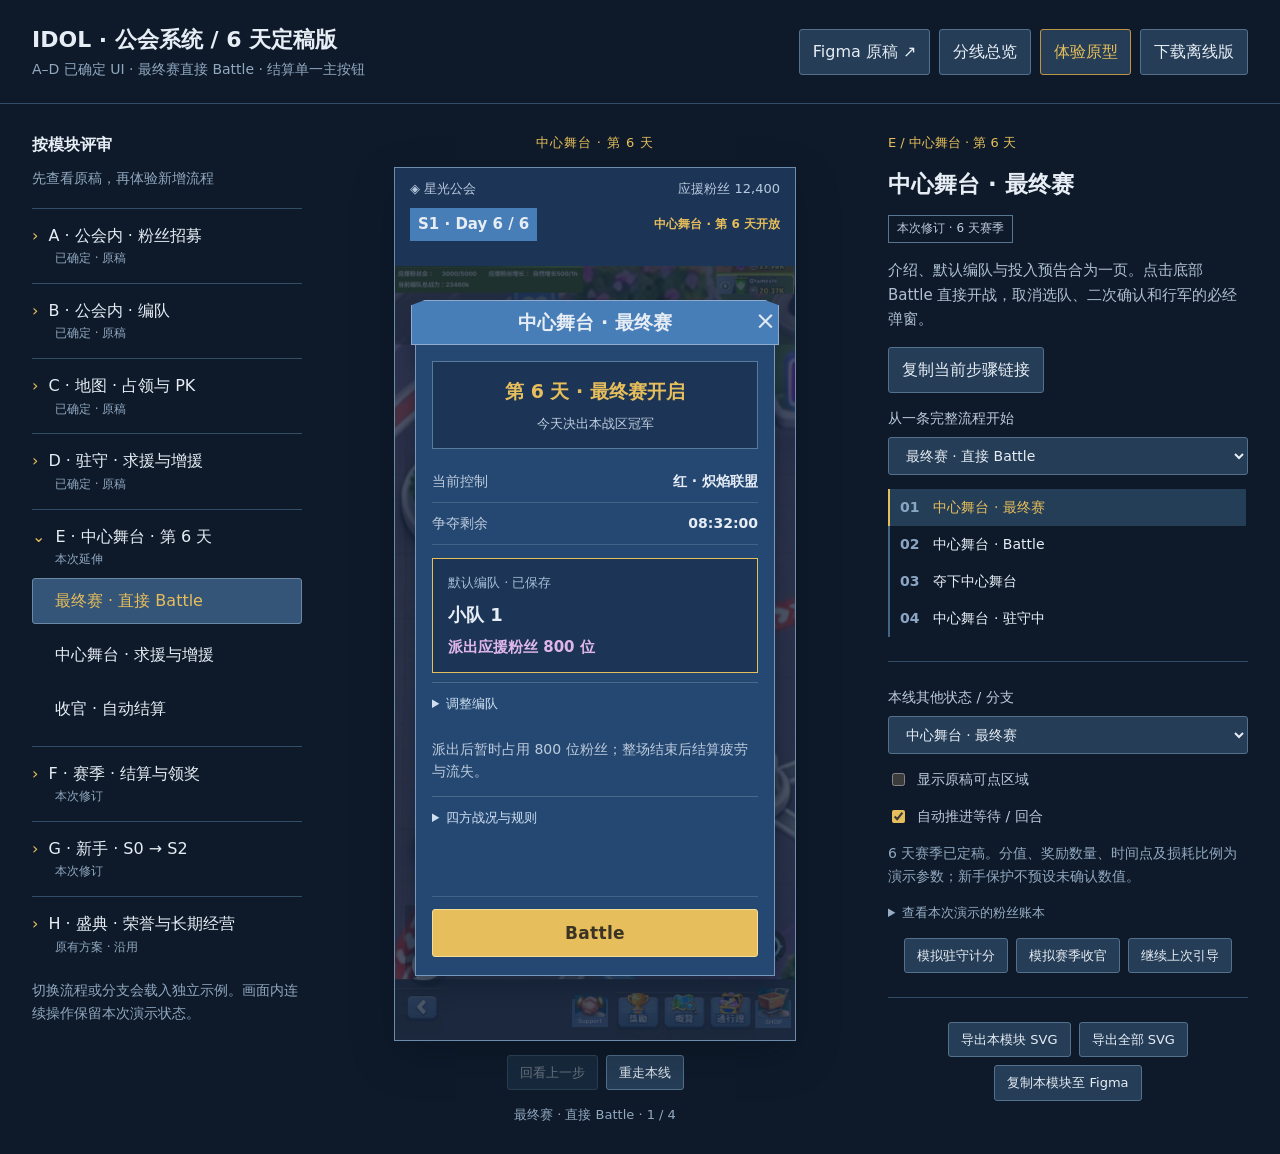
==== commit fe43fd27: "Simplify guild interaction flows and add garrison withdrawal" ====
--- a/out/index.html
+++ b/out/index.html
@@ -1 +1 @@
-<!doctype html><html lang="zh-CN"><head><meta charset="utf-8"><meta name="viewport" content="width=device-width,initial-scale=1"><title>IDOL · 6 天赛季完整交互原型</title><meta name="description" content="保留已确定的招募、编队、地图与协作 UI，延伸中心舞台 PK、6 天赛季结算和 S0 至 S2 渐进式新手引导。"><link rel="stylesheet" href="v3.css"></head><body><header class="site-header"><div><strong>IDOL · 公会系统 / 6 天定稿版</strong><small>A–D 已确定 UI · 中心舞台、赛季结算、新手引导延伸</small></div><div class="header-tools"><a class="review-link" href="https://www.figma.com/design/3UrD3ReEc65mSIGWeAatof/IDOL?node-id=121-12926" target="_blank" rel="noopener noreferrer">Figma 原稿 ↗</a><button id="overview-button">分线总览</button><button id="play-button" class="gold">体验原型</button><a class="review-link" href="IDOL-6天-完整交互原型.html" download>下载离线版</a></div></header><main class="workspace" id="workspace"><aside class="nav"><h2>按模块评审</h2><p class="muted">先查看原稿，再体验新增流程</p><nav id="modules"></nav><p class="muted">切换流程或分支会载入独立示例。画面内连续操作保留本次演示状态。</p></aside><section class="stage"><div id="zone"></div><div id="phone" aria-label="可点击手机交互原型"></div><div class="tools"><button id="back">回看上一步</button><button id="restart">重走本线</button><button id="advance" hidden>继续演出</button></div><div id="current-count"></div></section><aside class="review"><p id="path"></p><h1 id="screen-title"></h1><span class="status-badge" id="scope-badge"></span><p id="note"></p><button id="share-step">复制当前步骤链接</button><p id="share-status" role="status"></p><label for="flow">从一条完整流程开始</label><select id="flow"></select><div id="steps"></div><hr><label for="state">本线其他状态 / 分支</label><select id="state"></select><label class="check"><input type="checkbox" id="hotspots">显示原稿可点区域</label><label class="check"><input type="checkbox" id="auto">自动演示等待 / 回合</label><p id="source-caption" class="locked-caption">当前手机画面直接来自已确定的 Figma 原稿，仅接入透明点击区域。</p><p class="muted">6 天赛季已定稿。分值、奖励数量、时间点及损耗比例为演示参数；新手保护不预设未确认数值。</p><details><summary>查看本次演示的粉丝账本</summary><p id="ledger"></p><p>账本用于新增流程验证。A–D 原稿中的数字保留各画面样例。</p></details><div class="tools"><button id="score-event">模拟驻守计分</button><button id="season-event">模拟赛季收官</button><button id="resume-guide">继续上次引导</button></div><hr><div class="tools"><button id="export-module">导出本模块 SVG</button><button id="export-all">导出全部 SVG</button><button id="copy">复制本模块至 Figma</button></div><p id="status" role="status"></p></aside><section id="overview" aria-label="全部模块流程总览"></section></main><script src="v3-data.js"></script><script src="v3-retained.js"></script><script src="v3-hotspots.js"></script><script src="v3-engine.js"></script><script src="v3-app.js"></script></body></html>
+<!doctype html><html lang="zh-CN"><head><meta charset="utf-8"><meta name="viewport" content="width=device-width,initial-scale=1"><title>IDOL · 6 天赛季完整交互原型</title><meta name="description" content="保留已确定的招募、编队、地图与协作 UI，延伸中心舞台 PK、6 天赛季结算和 S0 至 S2 渐进式新手引导。"><link rel="stylesheet" href="v3.css"></head><body><header class="site-header"><div><strong>IDOL · 公会系统 / 6 天定稿版</strong><small>A–D 已确定 UI · 最终赛直接 Battle · 结算单一主按钮</small></div><div class="header-tools"><a class="review-link" href="https://www.figma.com/design/3UrD3ReEc65mSIGWeAatof/IDOL?node-id=121-12926" target="_blank" rel="noopener noreferrer">Figma 原稿 ↗</a><button id="overview-button">分线总览</button><button id="play-button" class="gold">体验原型</button><a class="review-link" href="IDOL-6天-完整交互原型.html" download>下载离线版</a></div></header><main class="workspace" id="workspace"><aside class="nav"><h2>按模块评审</h2><p class="muted">先查看原稿，再体验新增流程</p><nav id="modules"></nav><p class="muted">切换流程或分支会载入独立示例。画面内连续操作保留本次演示状态。</p></aside><section class="stage"><div id="zone"></div><div id="phone" aria-label="可点击手机交互原型"></div><div class="tools"><button id="back">回看上一步</button><button id="restart">重走本线</button><button id="advance" hidden>继续演出</button></div><div id="current-count"></div></section><aside class="review"><p id="path"></p><h1 id="screen-title"></h1><span class="status-badge" id="scope-badge"></span><p id="note"></p><button id="share-step">复制当前步骤链接</button><p id="share-status" role="status"></p><label for="flow">从一条完整流程开始</label><select id="flow"></select><div id="steps"></div><hr><label for="state">本线其他状态 / 分支</label><select id="state"></select><label class="check"><input type="checkbox" id="hotspots">显示原稿可点区域</label><label class="check"><input type="checkbox" id="auto">自动推进等待 / 回合</label><p id="source-caption" class="locked-caption">当前手机画面直接来自已确定的 Figma 原稿，仅接入透明点击区域。</p><p class="muted">6 天赛季已定稿。分值、奖励数量、时间点及损耗比例为演示参数；新手保护不预设未确认数值。</p><details><summary>查看本次演示的粉丝账本</summary><p id="ledger"></p><p>账本用于新增流程验证。A–D 原稿中的数字保留各画面样例。</p></details><div class="tools"><button id="score-event">模拟驻守计分</button><button id="season-event">模拟赛季收官</button><button id="resume-guide">继续上次引导</button></div><hr><div class="tools"><button id="export-module">导出本模块 SVG</button><button id="export-all">导出全部 SVG</button><button id="copy">复制本模块至 Figma</button></div><p id="status" role="status"></p></aside><section id="overview" aria-label="全部模块流程总览"></section></main><script src="v3-data.js"></script><script src="v3-retained.js"></script><script src="v3-hotspots.js"></script><script src="v3-engine.js"></script><script src="v3-app.js"></script></body></html>
--- a/out/v3.css
+++ b/out/v3.css
@@ -1 +1,41 @@
 :root{color-scheme:dark;--bg:#0e1a2a;--panel:#1c3456;--blue:#487eb7;--line:#344d67;--text:#e6edf5;--muted:#91a8c0;--gold:#e6be5b;font-family:Inter,"PingFang SC","Microsoft YaHei",system-ui,sans-serif}*{box-sizing:border-box}body{margin:0;background:var(--bg);color:var(--text);font-size:16px;line-height:1.65}button,a,select{touch-action:manipulation}button,select,.review-link{font:inherit;background:#253d56;color:var(--text);border:1px solid #53718c;border-radius:3px;padding:.55rem .8rem;cursor:pointer}button:hover,.review-link:hover{background:#335374}button:focus-visible,a:focus-visible,select:focus-visible{outline:3px solid var(--gold);outline-offset:3px}button:disabled{opacity:.4;cursor:default}a{color:inherit;text-decoration:none}.gold{color:var(--gold);border-color:#bd9645}header.site-header{display:flex;align-items:center;justify-content:space-between;padding:22px 32px;border-bottom:1px solid var(--line);gap:20px}header strong{display:block;font-size:22px}header small{display:block;color:var(--muted);font-size:14px}.header-tools{display:flex;gap:9px;align-items:center}.workspace{display:grid;grid-template-columns:270px minmax(402px,1fr) 360px;gap:32px;max-width:1560px;margin:0 auto;padding:28px 32px}.nav h2{font-size:16px;margin:0}.muted{color:var(--muted);font-size:14px}.nav p{margin:8px 0 18px}.nav details{border-top:1px solid var(--line);padding:14px 0}.nav summary{cursor:pointer;font-size:16px;list-style:none}.nav summary:before{content:'›';color:var(--gold);margin-right:10px}.nav details[open] summary:before{content:'⌄'}.nav summary em{display:block;font-style:normal;font-size:12px;color:var(--muted);padding-left:23px}.nav button{display:block;width:100%;text-align:left;border-color:transparent;background:transparent;margin-top:8px;padding-left:22px}.nav button.active{background:#355578;border-color:#6b89a7;color:var(--gold)}.stage{min-width:0;text-align:center}#zone{font-size:13px;letter-spacing:1px;color:var(--gold);margin:0 0 13px}#phone{position:relative;width:402px;height:874px;max-width:100%;margin:0 auto;background:#344258;border:1px solid #6d8bab;overflow:hidden;box-shadow:0 15px 40px #050c1544;text-align:left}#phone img.original{position:absolute;width:100%;height:100%;inset:0;object-fit:fill}.hotspot{position:absolute;border:0;background:transparent!important;border-radius:0;padding:0;color:transparent}.hotspot:hover{outline:2px solid #e6be5b99;outline-offset:-2px}.show-hotspots .hotspot{background:#e6be5b1c!important;outline:2px dashed #e6be5bba;outline-offset:-2px}.hotspot:focus-visible{outline:3px solid var(--gold);outline-offset:-3px}.mobile-title{position:absolute;left:0;top:0;width:100%;height:98px;background:#1c3456;z-index:1;padding:10px 15px}.mobile-title .topline{display:flex;justify-content:space-between;color:#b8cadd;font-size:13px}.mobile-title .seasonline{display:flex;justify-content:space-between;align-items:center;margin-top:9px;font-size:15px;font-weight:600}.mobile-title .seasonline span{padding:4px 8px;background:#487eb7}.mobile-title .seasonline small{color:var(--gold);font-size:12px}.screen-shade{position:absolute;inset:98px 0 0;background:#101e35bb}.game-panel{position:absolute;inset:154px 20px auto;background:#254873;border:1px solid #7798bc;box-shadow:0 7px 25px #06122566;padding:0 16px 18px;max-height:661px;display:flex;flex-direction:column;z-index:2}.game-panel>h2{margin:-19px -21px 10px;padding:9px 8px;background:#487eb7;border:1px solid #8eaacf;clip-path:polygon(4% 0,96% 0,100% 12%,100% 100%,0 100%,0 12%);font-size:20px;line-height:1.35;text-align:center;font-weight:650}.game-body{overflow:auto;min-height:0;scrollbar-width:thin}.game-buttons{display:flex;flex-wrap:wrap;gap:9px;margin-top:19px}.game-buttons button{flex:1 1 120px;font-size:15px;padding:9px 8px;background:#e6be5b;color:#3b3324;border-color:#f5dd98;font-weight:650}.game-buttons button.blue{background:#487eb7;color:#f6f7fa;border-color:#7798bc}.game-buttons button:disabled{background:#52617a;color:#d0dbe7}.game-close{position:absolute;top:calc(100% + 10px);left:calc(50% - 16px);width:33px;height:31px;padding:0;font-size:24px;line-height:1;background:#487eb7}.stat-row{display:flex;align-items:center;justify-content:space-between;gap:14px;padding:9px 0;border-bottom:1px solid #426287;font-size:14px}.stat-row span{color:#bdcbdb}.stat-row b{font-weight:600;color:#e6edf5;text-align:right}.phone-note{font-size:14px;line-height:1.6;color:#bdcbdb;margin:13px 0}.callout{padding:14px 10px;background:#1c3456;border:1px solid #587a9d;text-align:center;margin:6px 0 12px}.callout b{display:block;color:#e6be5b;font-size:19px}.callout span{display:block;font-size:13px;color:#bfcede;margin-top:5px}.ranking{font-size:12px;margin:15px 0}.ranking>div{display:grid;grid-template-columns:1.5fr .8fr .8fr;gap:8px;padding:11px 0;border-bottom:1px solid #4b6683;align-items:center}.ranking>div>*:not(:first-child){text-align:right}.ranking strong{color:var(--gold)}.ranking>div:first-child{font-size:12px;color:#bbcdde}.final-rank>div{grid-template-columns:.4fr 1.6fr .8fr}.metric{text-align:center;padding:15px;background:#1c3456}.metric small{display:block;color:#bdcbdb}.metric strong{font-size:38px;color:#dfb6e9}.days{display:flex;gap:7px;justify-content:center;margin:20px 0}.days span{border:1px solid #67819c;padding:8px;font-size:13px}.days .final-day{background:var(--gold);color:#3b3324}.squad{padding:15px;background:#1c3456;border:1px solid #7092b4;margin:14px 0}.squad.selected{border-color:var(--gold)}.squad>*{display:block}.squad span{font-size:13px;color:#adbed1;margin:6px 0}.squad strong{font-size:17px;color:#dfb6e9}.disabled{opacity:.5}.versus{display:flex;align-items:center;justify-content:space-around;text-align:center;padding:16px}.versus b{font-size:32px}.versus strong{color:var(--gold);font-size:24px}.rules{padding-left:19px;font-size:14px;color:#d0ddec;line-height:1.7}.rules li{margin-bottom:13px}.carry h3{font-size:16px;color:var(--gold);margin:16px 0 6px}.carry p{font-size:14px;color:#bdcbdb;margin:0}.coach-hole{position:absolute;border:3px solid #e6be5b;box-shadow:0 0 0 1000px #071221bd;pointer-events:none;z-index:3}.coach-box{position:absolute;left:18px;right:18px;top:104px;padding:16px;background:#1c3456;border:1px solid #e6be5b;z-index:4;box-shadow:0 6px 20px #0006}.coach-box strong{display:block;color:var(--gold);font-size:16px}.coach-box p{font-size:15px;line-height:1.7;margin:7px 0}.coach-box .coach-actions{display:flex;gap:8px;justify-content:flex-end}.coach-box button{font-size:13px;padding:5px 12px}.coach-box button.next{background:var(--gold);color:#382f23}.sim-label{position:absolute;bottom:0;left:0;right:0;padding:7px;background:#1c3456;color:var(--gold);font-size:13px;text-align:center;z-index:5}.tools{display:flex;gap:8px;flex-wrap:wrap;margin:14px 0;justify-content:center}.tools button{font-size:13px;padding:6px 12px}#current-count{color:var(--muted);font-size:13px}.review h1{font-size:23px;line-height:1.4;margin:14px 0}.review #path{color:var(--gold);font-size:13px;margin:0}.review #note{color:#afc0d3;font-size:15px}.status-badge{display:inline-block;border:1px solid #58768f;padding:3px 8px;font-size:12px;color:#bdcede}.review label{display:block;color:#bbcbdc;font-size:14px;margin:14px 0 7px}.review select{width:100%;font-size:14px}.review hr{border:0;border-top:1px solid var(--line);margin:24px 0}.review #steps{border-left:2px solid #426485;margin:14px 0}.review #steps button{display:flex;gap:14px;border:0;border-radius:0;background:none;width:100%;text-align:left;padding:7px 10px;font-size:14px}.review #steps button b{color:#8ba6c4;font-variant-numeric:tabular-nums}.review #steps button.active{background:#243e58;border-left:2px solid var(--gold);margin-left:-2px;color:var(--gold)}.review .check{display:flex;gap:9px;align-items:center}.review .check input{accent-color:#e6be5b}#share-status,#status{font-size:12px;color:var(--gold)}.review details{font-size:13px;color:#96adc5}#ledger{font-size:13px;color:#b7c8dc}.locked-caption{margin-top:12px;padding-top:10px;border-top:1px solid #344d67;color:#88a3bd;font-size:12px}#overview{display:none;grid-column:1/-1}.overview-mode>.nav,.overview-mode>.stage,.overview-mode>.review{display:none}.overview-mode #overview{display:block}.overview-top{padding:10px 0 24px}.overview-top h1{font-size:24px}.overview-top p{color:#9fb5cc;font-size:15px}.module-board{border-top:1px solid #3b5570;padding:28px 0}.module-board>header{display:flex;justify-content:space-between;align-items:center}.module-board h2{font-size:21px;margin:0}.module-board header p{font-size:14px;color:#94aac2}.flow-track{display:flex;overflow:auto;gap:20px;padding:12px 0 30px}.flow-track button{width:148px;flex:none;padding:0;background:transparent;border:0;text-align:left}.flow-track .thumb{height:322px;position:relative;overflow:hidden;background:#203754;border:1px solid #4b6681}.thumb img{width:100%;height:100%;object-fit:fill}.thumb .thumb-title{position:absolute;inset:72px 8px auto;background:#254873eF;padding:12px 7px;text-align:center;border:1px solid #87a4bd;font-size:13px;color:#e6be5b}.thumb-label{font-size:12px;margin-top:9px;color:#bbcbdb}.module-board h3{font-size:15px;color:#e6be5b}.phone-scroll-hint{font-size:11px;text-align:center;color:#9bb3cc;margin-top:5px}#overview-links{display:flex;gap:12px;flex-wrap:wrap}#overview-links a{color:#e6be5b;font-size:14px}.screen-progress{position:absolute;top:113px;right:18px;font-size:12px;color:#d1dce8;z-index:1}@media(min-width:1600px){.workspace{grid-template-columns:300px minmax(450px,1fr) 385px;gap:55px;max-width:1700px}}@media(max-width:1150px){.workspace{grid-template-columns:215px minmax(330px,1fr) 290px;gap:20px;padding:24px 18px}#phone{width:360px;height:783px}.game-panel>h2{font-size:18px}.game-panel{inset:138px 18px auto;max-height:585px}.stat-row{padding:7px 0}.phone-note{font-size:13px}.callout b{font-size:17px}.game-buttons{margin-top:12px}.mobile-title{height:88px}.game-panel .ranking{font-size:11px}.ranking>div{padding:8px 0}header.site-header{padding:20px}}@media(max-width:950px){.workspace{grid-template-columns:minmax(320px,1fr) 320px}.nav{grid-column:1/-1}.nav nav{display:flex;overflow:auto;gap:20px}.nav details{min-width:215px;flex:1}.nav h2,.nav>p{display:none}header.site-header{flex-wrap:wrap}.game-panel{max-height:620px}#phone{width:402px;height:874px}}@media(max-width:700px){header.site-header{padding:16px}header strong{font-size:19px}.header-tools{flex-wrap:wrap;gap:6px}.header-tools>*{font-size:12px;padding:6px 9px}.workspace{display:flex;flex-direction:column;padding:14px 10px;gap:20px}.nav summary{font-size:14px}.nav details{padding:8px 0;min-width:170px}.nav button{font-size:13px;padding:5px 10px}.stage{order:2}.review{order:3;padding:8px}.nav{order:1}#phone{width:min(402px,100%);height:auto;aspect-ratio:402/874}.game-panel{inset:17.6% 5% auto;max-height:75.5%;padding:0 13px 14px}.game-panel>h2{font-size:18px}.mobile-title{height:11.3%;padding:7px 12px}.mobile-title .topline{font-size:11px}.mobile-title .seasonline{font-size:13px;margin-top:5px}.screen-shade{inset:11.3% 0 0}.game-buttons button{font-size:14px;padding:8px 6px}.callout{padding:10px 8px;margin:3px 0 8px}.phone-note{font-size:13px}.coach-box{top:12%;padding:12px}.coach-box p{font-size:14px}.ranking>div{padding:7px 0}.stat-row{font-size:13px;padding:7px 0}.days span{padding:6px}.review #steps{max-height:290px;overflow:auto}.overview-mode{display:block}.module-board>header{align-items:flex-start;gap:12px}.module-board>header button{font-size:12px}.game-close{display:none}}@media(prefers-reduced-motion:no-preference){.game-panel,.coach-box{animation:appear .18s ease-out}@keyframes appear{from{opacity:0;transform:translateY(5px)}to{opacity:1;transform:none}}}
+/* 新增 E–G：单一底部主操作，详情在原页展开。 */
+.game-panel.streamlined{inset:150px 20px 64px;max-height:none;padding-bottom:18px}
+.streamlined .game-body{flex:1;overflow-y:auto;padding-bottom:8px}
+.streamlined .game-buttons{display:block;flex:none;margin-top:14px;padding-top:12px;border-top:1px solid #426287}
+.streamlined .game-buttons>button{width:100%;min-height:48px;font-size:17px;letter-spacing:.3px}
+.panel-exit{position:absolute;right:-9px;top:-14px;border:0;background:transparent;color:#e1eaf4;font-size:25px;line-height:1;padding:3px 7px;z-index:1}
+.streamlined>h2{padding-left:27px;padding-right:27px;font-size:19px}
+.inline-detail{border-top:1px solid #48698b;margin:9px 0 0;font-size:13px;color:#bfd0e2}
+.inline-detail>summary{padding:10px 0;cursor:pointer;color:#cedff0;min-height:38px}
+.inline-detail>div{padding:0 0 8px}.inline-detail .phone-note{font-size:13px;margin:8px 0}
+.inline-detail .stat-row{font-size:13px;padding:6px 0}
+.inline-detail .ranking{margin:4px 0;font-size:11px}
+.inline-detail .ranking>div{padding:8px 0}
+.small-tag{font-size:12px;color:#a4bed7!important;margin:0 0 6px!important}
+.streamlined .squad{padding:13px 15px;margin:13px 0 7px}
+.streamlined .squad b{font-size:18px}.streamlined .squad strong{font-size:15px;margin-top:5px}
+.team-option{display:flex;align-items:center;gap:10px;min-height:43px;font-size:14px}
+.team-option input{accent-color:#e6be5b;width:17px;height:17px}
+.inline-link{display:block;padding:10px 0;border:0;border-radius:0;color:#e6be5b;background:transparent;font-size:14px;text-align:left;width:100%}
+.reward-grid{display:grid;grid-template-columns:1fr 1fr;gap:12px;margin:20px 0 12px;text-align:center}
+.reward-grid>div{padding:18px 7px;background:#1c3456;border:1px solid #6383a6}
+.reward-grid span{display:block;color:#b5cadd;font-size:13px}.reward-grid b{display:block;font-size:26px;color:#e6be5b}
+.battle-caption{position:absolute;left:0;right:0;top:0;display:flex;justify-content:space-between;padding:8px 13px;background:#1c3456;color:#e6be5b;font-size:13px}
+.battle-foot{position:absolute;bottom:0;left:0;right:0;padding:12px 25px 20px;background:#1c3456;border-top:1px solid #6486a8}
+.battle-foot p{font-size:13px;color:#bfcede;text-align:center;margin:0 0 10px}
+.battle-foot .game-buttons{margin:0;display:block}.battle-foot button{width:100%;min-height:45px}
+.coach-box{padding:12px 15px}.coach-box strong{padding-right:38px;font-size:15px}.coach-box p{margin:6px 0 0;line-height:1.55;font-size:14px}
+.guide-pause{position:absolute;right:7px;top:7px;background:transparent;border:0;padding:3px 7px!important;color:#a9bfd4;font-size:12px!important}
+@media(max-width:1150px){.game-panel.streamlined{inset:134px 18px 55px}.streamlined .game-buttons>button{min-height:44px;font-size:16px}.reward-grid{margin-top:15px}.reward-grid>div{padding:13px 6px}.streamlined .phone-note{font-size:13px}}
+@media(max-width:950px){.game-panel.streamlined{inset:150px 20px 64px}}
+@media(max-width:700px){.game-panel.streamlined{inset:17.2% 5% 7.3%;padding:0 12px 12px}.streamlined>h2{font-size:17px}.streamlined .game-buttons{padding-top:9px;margin-top:8px}.streamlined .game-buttons>button{font-size:16px;min-height:44px}.reward-grid{gap:8px;margin:14px 0 9px}.reward-grid b{font-size:24px}.inline-detail>summary{padding:8px 0}.battle-foot{padding:10px 18px 15px}.streamlined .squad{padding:11px 13px;margin-top:10px}}
+/* 用户指定的原稿局部修改：N-12 主按钮只替换文字，保留原按钮外形。 */
+.hotspot.label-override{display:flex;align-items:center;justify-content:center;color:#fff;z-index:1}
+.hotspot.label-override span{display:flex;align-items:center;justify-content:center;min-width:80px;height:34px;background:#e6be5b;color:white;font-size:22px;font-weight:750;line-height:1;-webkit-text-stroke:1.5px #302711;paint-order:stroke fill}
+.phone-toast{position:absolute;left:7%;right:7%;top:28%;z-index:6;background:#183050f5;border:1px solid #e6be5b;color:#f3d580;text-align:center;padding:14px 8px;font-size:15px;pointer-events:none;box-shadow:0 5px 20px #0005}
+.thumb-recall{position:absolute;left:40%;top:75.8%;width:23%;height:3.9%;font-size:8px;line-height:12px;text-align:center;background:#e6be5b;color:#fff;text-shadow:0 1px #302711}
+@media(max-width:1150px){.hotspot.label-override span{font-size:20px;min-width:72px;height:30px}}
+.hotspot.source-small{background:#e6be5b!important;border:1.5px solid #f5dd98;border-radius:4px;padding:0;box-shadow:inset 0 0 0 1px #e3b657}
+.hotspot.source-small span{min-width:0;width:100%;height:auto;background:transparent;font-size:13px;font-weight:750;-webkit-text-stroke:.8px #302711}
+.thumb-aid{position:absolute;left:44.03%;top:61.55%;width:13.68%;height:2.63%;font-size:5px;line-height:8px;text-align:center;background:#e6be5b;border:1px solid #f5dd98;border-radius:2px;color:#fff;text-shadow:0 1px #302711}
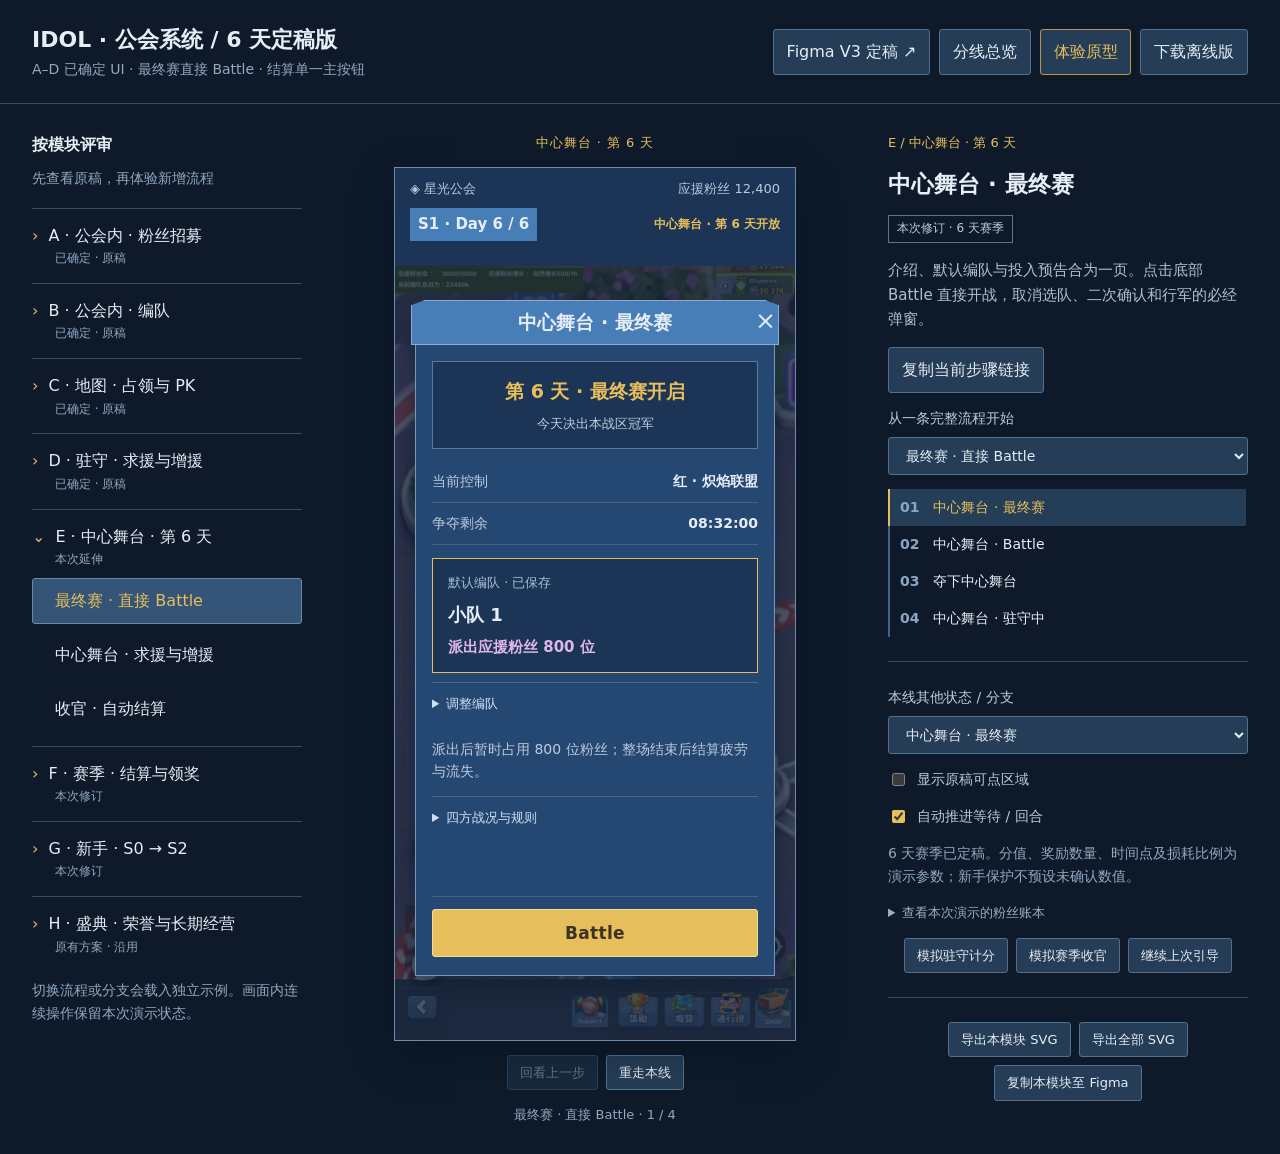
==== commit 54fd351e: "Link six-day prototype to versioned Figma V3 page" ====
--- a/out/index.html
+++ b/out/index.html
@@ -1 +1 @@
-<!doctype html><html lang="zh-CN"><head><meta charset="utf-8"><meta name="viewport" content="width=device-width,initial-scale=1"><title>IDOL · 6 天赛季完整交互原型</title><meta name="description" content="保留已确定的招募、编队、地图与协作 UI，延伸中心舞台 PK、6 天赛季结算和 S0 至 S2 渐进式新手引导。"><link rel="stylesheet" href="v3.css"></head><body><header class="site-header"><div><strong>IDOL · 公会系统 / 6 天定稿版</strong><small>A–D 已确定 UI · 最终赛直接 Battle · 结算单一主按钮</small></div><div class="header-tools"><a class="review-link" href="https://www.figma.com/design/3UrD3ReEc65mSIGWeAatof/IDOL?node-id=121-12926" target="_blank" rel="noopener noreferrer">Figma 原稿 ↗</a><button id="overview-button">分线总览</button><button id="play-button" class="gold">体验原型</button><a class="review-link" href="IDOL-6天-完整交互原型.html" download>下载离线版</a></div></header><main class="workspace" id="workspace"><aside class="nav"><h2>按模块评审</h2><p class="muted">先查看原稿，再体验新增流程</p><nav id="modules"></nav><p class="muted">切换流程或分支会载入独立示例。画面内连续操作保留本次演示状态。</p></aside><section class="stage"><div id="zone"></div><div id="phone" aria-label="可点击手机交互原型"></div><div class="tools"><button id="back">回看上一步</button><button id="restart">重走本线</button><button id="advance" hidden>继续演出</button></div><div id="current-count"></div></section><aside class="review"><p id="path"></p><h1 id="screen-title"></h1><span class="status-badge" id="scope-badge"></span><p id="note"></p><button id="share-step">复制当前步骤链接</button><p id="share-status" role="status"></p><label for="flow">从一条完整流程开始</label><select id="flow"></select><div id="steps"></div><hr><label for="state">本线其他状态 / 分支</label><select id="state"></select><label class="check"><input type="checkbox" id="hotspots">显示原稿可点区域</label><label class="check"><input type="checkbox" id="auto">自动推进等待 / 回合</label><p id="source-caption" class="locked-caption">当前手机画面直接来自已确定的 Figma 原稿，仅接入透明点击区域。</p><p class="muted">6 天赛季已定稿。分值、奖励数量、时间点及损耗比例为演示参数；新手保护不预设未确认数值。</p><details><summary>查看本次演示的粉丝账本</summary><p id="ledger"></p><p>账本用于新增流程验证。A–D 原稿中的数字保留各画面样例。</p></details><div class="tools"><button id="score-event">模拟驻守计分</button><button id="season-event">模拟赛季收官</button><button id="resume-guide">继续上次引导</button></div><hr><div class="tools"><button id="export-module">导出本模块 SVG</button><button id="export-all">导出全部 SVG</button><button id="copy">复制本模块至 Figma</button></div><p id="status" role="status"></p></aside><section id="overview" aria-label="全部模块流程总览"></section></main><script src="v3-data.js"></script><script src="v3-retained.js"></script><script src="v3-hotspots.js"></script><script src="v3-engine.js"></script><script src="v3-app.js"></script></body></html>
+<!doctype html><html lang="zh-CN"><head><meta charset="utf-8"><meta name="viewport" content="width=device-width,initial-scale=1"><title>IDOL · 6 天赛季完整交互原型</title><meta name="description" content="保留已确定的招募、编队、地图与协作 UI，延伸中心舞台 PK、6 天赛季结算和 S0 至 S2 渐进式新手引导。"><link rel="stylesheet" href="v3.css"></head><body><header class="site-header"><div><strong>IDOL · 公会系统 / 6 天定稿版</strong><small>A–D 已确定 UI · 最终赛直接 Battle · 结算单一主按钮</small></div><div class="header-tools"><a class="review-link" href="https://www.figma.com/design/3UrD3ReEc65mSIGWeAatof/IDOL?node-id=226-2" target="_blank" rel="noopener noreferrer">Figma V3 定稿 ↗</a><button id="overview-button">分线总览</button><button id="play-button" class="gold">体验原型</button><a class="review-link" href="IDOL-6天-完整交互原型.html" download>下载离线版</a></div></header><main class="workspace" id="workspace"><aside class="nav"><h2>按模块评审</h2><p class="muted">先查看原稿，再体验新增流程</p><nav id="modules"></nav><p class="muted">切换流程或分支会载入独立示例。画面内连续操作保留本次演示状态。</p></aside><section class="stage"><div id="zone"></div><div id="phone" aria-label="可点击手机交互原型"></div><div class="tools"><button id="back">回看上一步</button><button id="restart">重走本线</button><button id="advance" hidden>继续演出</button></div><div id="current-count"></div></section><aside class="review"><p id="path"></p><h1 id="screen-title"></h1><span class="status-badge" id="scope-badge"></span><p id="note"></p><button id="share-step">复制当前步骤链接</button><p id="share-status" role="status"></p><label for="flow">从一条完整流程开始</label><select id="flow"></select><div id="steps"></div><hr><label for="state">本线其他状态 / 分支</label><select id="state"></select><label class="check"><input type="checkbox" id="hotspots">显示原稿可点区域</label><label class="check"><input type="checkbox" id="auto">自动推进等待 / 回合</label><p id="source-caption" class="locked-caption">当前手机画面直接来自已确定的 Figma 原稿，仅接入透明点击区域。</p><p class="muted">6 天赛季已定稿。分值、奖励数量、时间点及损耗比例为演示参数；新手保护不预设未确认数值。</p><details><summary>查看本次演示的粉丝账本</summary><p id="ledger"></p><p>账本用于新增流程验证。A–D 原稿中的数字保留各画面样例。</p></details><div class="tools"><button id="score-event">模拟驻守计分</button><button id="season-event">模拟赛季收官</button><button id="resume-guide">继续上次引导</button></div><hr><div class="tools"><button id="export-module">导出本模块 SVG</button><button id="export-all">导出全部 SVG</button><button id="copy">复制本模块至 Figma</button></div><p id="status" role="status"></p></aside><section id="overview" aria-label="全部模块流程总览"></section></main><script src="v3-data.js"></script><script src="v3-retained.js"></script><script src="v3-hotspots.js"></script><script src="v3-engine.js"></script><script src="v3-app.js"></script></body></html>
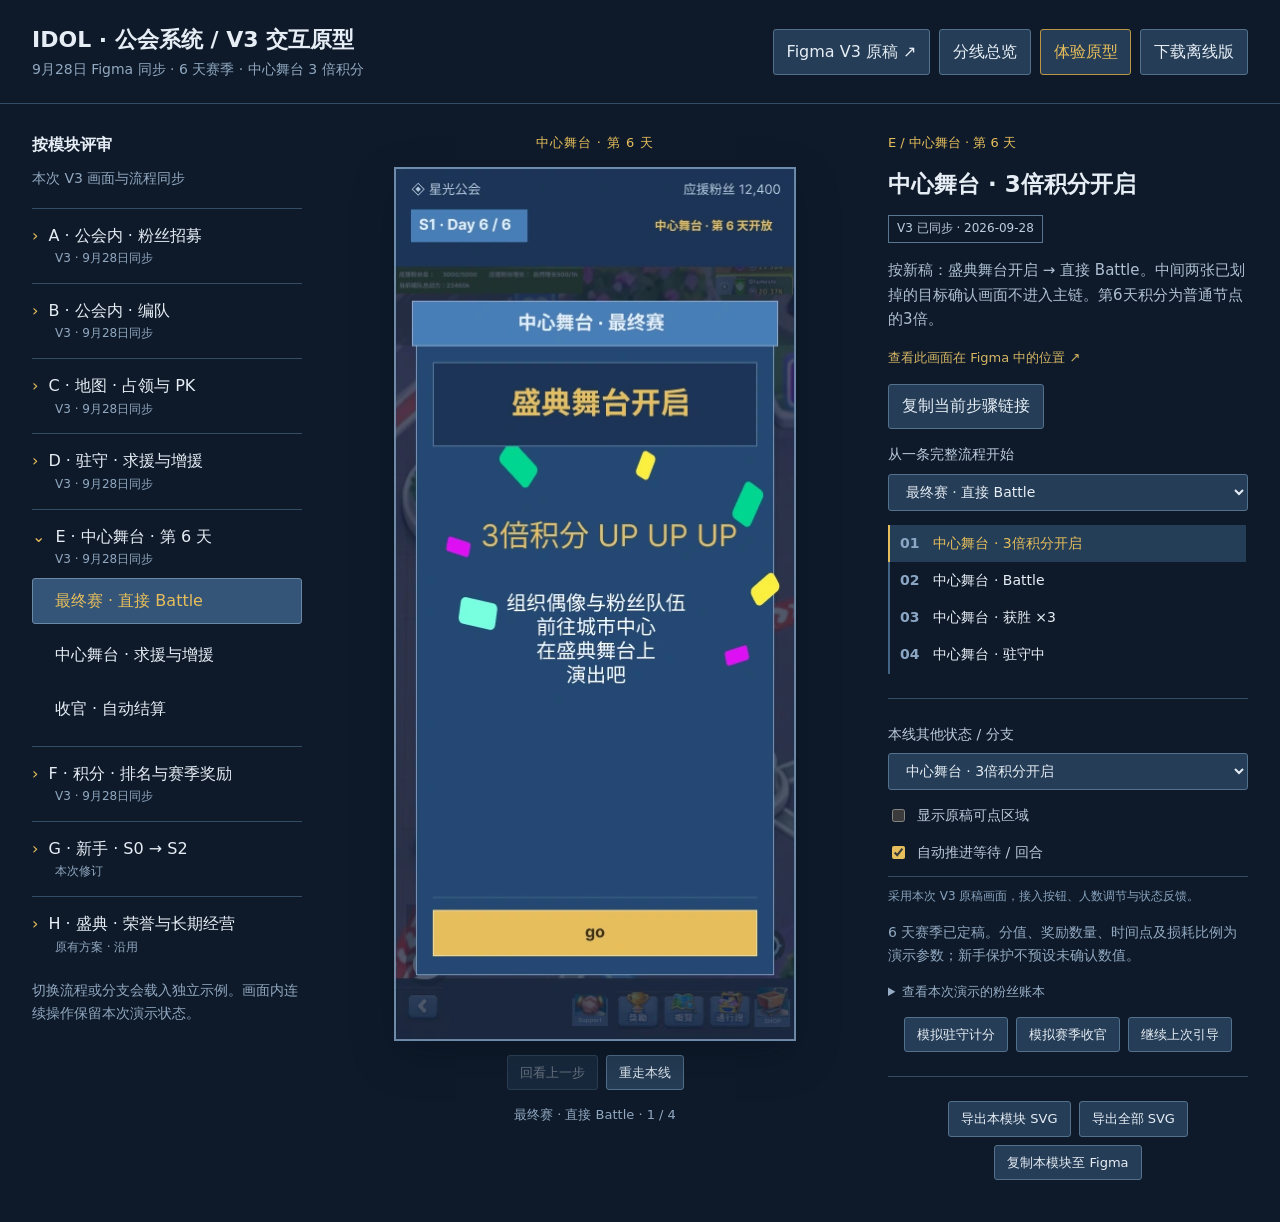
==== commit 57d03925: "Sync existing V3 prototype with September 28 Figma revision" ====
--- a/out/index.html
+++ b/out/index.html
@@ -1 +1 @@
-<!doctype html><html lang="zh-CN"><head><meta charset="utf-8"><meta name="viewport" content="width=device-width,initial-scale=1"><title>IDOL · 6 天赛季完整交互原型</title><meta name="description" content="保留已确定的招募、编队、地图与协作 UI，延伸中心舞台 PK、6 天赛季结算和 S0 至 S2 渐进式新手引导。"><link rel="stylesheet" href="v3.css"></head><body><header class="site-header"><div><strong>IDOL · 公会系统 / 6 天定稿版</strong><small>A–D 已确定 UI · 最终赛直接 Battle · 结算单一主按钮</small></div><div class="header-tools"><a class="review-link" href="https://www.figma.com/design/3UrD3ReEc65mSIGWeAatof/IDOL?node-id=226-2" target="_blank" rel="noopener noreferrer">Figma V3 定稿 ↗</a><button id="overview-button">分线总览</button><button id="play-button" class="gold">体验原型</button><a class="review-link" href="IDOL-6天-完整交互原型.html" download>下载离线版</a></div></header><main class="workspace" id="workspace"><aside class="nav"><h2>按模块评审</h2><p class="muted">先查看原稿，再体验新增流程</p><nav id="modules"></nav><p class="muted">切换流程或分支会载入独立示例。画面内连续操作保留本次演示状态。</p></aside><section class="stage"><div id="zone"></div><div id="phone" aria-label="可点击手机交互原型"></div><div class="tools"><button id="back">回看上一步</button><button id="restart">重走本线</button><button id="advance" hidden>继续演出</button></div><div id="current-count"></div></section><aside class="review"><p id="path"></p><h1 id="screen-title"></h1><span class="status-badge" id="scope-badge"></span><p id="note"></p><button id="share-step">复制当前步骤链接</button><p id="share-status" role="status"></p><label for="flow">从一条完整流程开始</label><select id="flow"></select><div id="steps"></div><hr><label for="state">本线其他状态 / 分支</label><select id="state"></select><label class="check"><input type="checkbox" id="hotspots">显示原稿可点区域</label><label class="check"><input type="checkbox" id="auto">自动推进等待 / 回合</label><p id="source-caption" class="locked-caption">当前手机画面直接来自已确定的 Figma 原稿，仅接入透明点击区域。</p><p class="muted">6 天赛季已定稿。分值、奖励数量、时间点及损耗比例为演示参数；新手保护不预设未确认数值。</p><details><summary>查看本次演示的粉丝账本</summary><p id="ledger"></p><p>账本用于新增流程验证。A–D 原稿中的数字保留各画面样例。</p></details><div class="tools"><button id="score-event">模拟驻守计分</button><button id="season-event">模拟赛季收官</button><button id="resume-guide">继续上次引导</button></div><hr><div class="tools"><button id="export-module">导出本模块 SVG</button><button id="export-all">导出全部 SVG</button><button id="copy">复制本模块至 Figma</button></div><p id="status" role="status"></p></aside><section id="overview" aria-label="全部模块流程总览"></section></main><script src="v3-data.js"></script><script src="v3-retained.js"></script><script src="v3-hotspots.js"></script><script src="v3-engine.js"></script><script src="v3-app.js"></script></body></html>
+<!doctype html><html lang="zh-CN"><head><meta charset="utf-8"><meta name="viewport" content="width=device-width,initial-scale=1"><title>IDOL · 6 天赛季完整交互原型</title><meta name="description" content="保留已确定的招募、编队、地图与协作 UI，延伸中心舞台 PK、6 天赛季结算和 S0 至 S2 渐进式新手引导。"><link rel="stylesheet" href="v3.css"></head><body><header class="site-header"><div><strong>IDOL · 公会系统 / V3 交互原型</strong><small>9月28日 Figma 同步 · 6 天赛季 · 中心舞台 3 倍积分</small></div><div class="header-tools"><a class="review-link" href="https://www.figma.com/design/3UrD3ReEc65mSIGWeAatof/IDOL?node-id=226-2" target="_blank" rel="noopener noreferrer">Figma V3 原稿 ↗</a><button id="overview-button">分线总览</button><button id="play-button" class="gold">体验原型</button><a class="review-link" href="IDOL-6天-完整交互原型.html" download>下载离线版</a></div></header><main class="workspace" id="workspace"><aside class="nav"><h2>按模块评审</h2><p class="muted">本次 V3 画面与流程同步</p><nav id="modules"></nav><p class="muted">切换流程或分支会载入独立示例。画面内连续操作保留本次演示状态。</p></aside><section class="stage"><div id="zone"></div><div id="phone" aria-label="可点击手机交互原型"></div><div class="tools"><button id="back">回看上一步</button><button id="restart">重走本线</button><button id="advance" hidden>继续演出</button></div><div id="current-count"></div></section><aside class="review"><p id="path"></p><h1 id="screen-title"></h1><span class="status-badge" id="scope-badge"></span><p id="note"></p><a id="source-link" class="source-link" target="_blank" rel="noopener noreferrer"></a><button id="share-step">复制当前步骤链接</button><p id="share-status" role="status"></p><label for="flow">从一条完整流程开始</label><select id="flow"></select><div id="steps"></div><hr><label for="state">本线其他状态 / 分支</label><select id="state"></select><label class="check"><input type="checkbox" id="hotspots">显示原稿可点区域</label><label class="check"><input type="checkbox" id="auto">自动推进等待 / 回合</label><p id="source-caption" class="locked-caption">采用本次 V3 原稿画面，接入按钮、人数调节与状态反馈。</p><p class="muted">6 天赛季已定稿。分值、奖励数量、时间点及损耗比例为演示参数；新手保护不预设未确认数值。</p><details><summary>查看本次演示的粉丝账本</summary><p id="ledger"></p><p>账本用于演示流程验证。原稿中的数字为各画面的独立样例。</p></details><div class="tools"><button id="score-event">模拟驻守计分</button><button id="season-event">模拟赛季收官</button><button id="resume-guide">继续上次引导</button></div><hr><div class="tools"><button id="export-module">导出本模块 SVG</button><button id="export-all">导出全部 SVG</button><button id="copy">复制本模块至 Figma</button></div><p id="status" role="status"></p></aside><section id="overview" aria-label="全部模块流程总览"></section></main><script src="v3-data.js"></script><script src="v3-retained.js"></script><script src="v3-hotspots.js"></script><script src="v3-sync.js"></script><script src="v3-engine.js"></script><script src="v3-app.js"></script></body></html>
--- a/out/v3.css
+++ b/out/v3.css
@@ -39,3 +39,7 @@
 .hotspot.source-small{background:#e6be5b!important;border:1.5px solid #f5dd98;border-radius:4px;padding:0;box-shadow:inset 0 0 0 1px #e3b657}
 .hotspot.source-small span{min-width:0;width:100%;height:auto;background:transparent;font-size:13px;font-weight:750;-webkit-text-stroke:.8px #302711}
 .thumb-aid{position:absolute;left:44.03%;top:61.55%;width:13.68%;height:2.63%;font-size:5px;line-height:8px;text-align:center;background:#e6be5b;border:1px solid #f5dd98;border-radius:2px;color:#fff;text-shadow:0 1px #302711}
+/* V3 source synchronization: reusable controls on approved source artwork. */
+.source-overlay{position:absolute;display:flex;align-items:center;justify-content:center;text-align:center;white-space:pre-line;pointer-events:none;font-weight:650;line-height:1.35;z-index:1}.pool-value{background:#14394f;color:#f2f8ff;font-size:27px;border-radius:8px}.rate-value{background:#224e68;color:#b7d68e;font-size:24px}.team-count{background:#064dae;color:white;font-size:20px}.aid-count{background:#1c3456;color:#dcb5e5;font-size:28px}.day-label{background:#204a78;color:#e9f2ff;font-size:12px;letter-spacing:0}.source-hint{background:#1c3456ed;border:1px solid #e6be5b;color:#f2db91;padding:14px;font-size:17px}.triple-score{background:linear-gradient(135deg,#634920,#2b2c53);border:2px solid #ffd566;border-radius:8px;color:#ffdf72;font-size:24px;box-shadow:0 0 18px #d5983855}.report-caption{background:#1b2f4d;color:#e6be5b;font-size:15px}.source-range{position:absolute;margin:0;accent-color:#e6be5b;z-index:2;cursor:pointer;background:transparent}.source-footer{position:absolute;bottom:0;left:0;right:0;background:#172c46;padding:17px 30px 28px;border-top:1px solid #6481a1;z-index:2}.source-footer .game-buttons{margin:0}.source-footer button{min-height:46px}.source-link{display:block;width:max-content;max-width:100%;margin:0 0 15px;color:#d4b564;font-size:13px}.game-panel.standard-tip{inset:29% 6% auto;max-height:56%;padding-bottom:14px}.standard-tip .game-body{flex:none}.standard-tip .game-buttons{margin-top:12px}.source-range:focus-visible{outline:2px solid #ffd568}.source-footer button{width:100%}
+
+.rate-detail{background:#224e68;color:#c5dbee;font-size:10px}.pool-wait{background:#193d56;color:#c5dbee;font-size:10px}.source-range{appearance:none;background:#0750b5;border-radius:3px;padding:0 7px}.source-range[data-number="aidAmount"]{background:#27496e}.source-range::-webkit-slider-runnable-track{height:6px;background:#102d50;border:1px solid #89b5cc;border-radius:5px}.source-range::-webkit-slider-thumb{appearance:none;width:19px;height:25px;margin-top:-10px;background:#e6be5b;border:2px solid #ffe5a7;border-radius:6px}.thumb-triple,.thumb-footer{position:absolute;left:8%;right:8%;text-align:center;background:#233d57;color:#e6be5b;font-size:9px;line-height:1.4;padding:5px}.thumb-triple{top:64%;border:1px solid #e6be5b}.thumb-footer{bottom:3%;background:#e6be5b;color:#3b3324}
